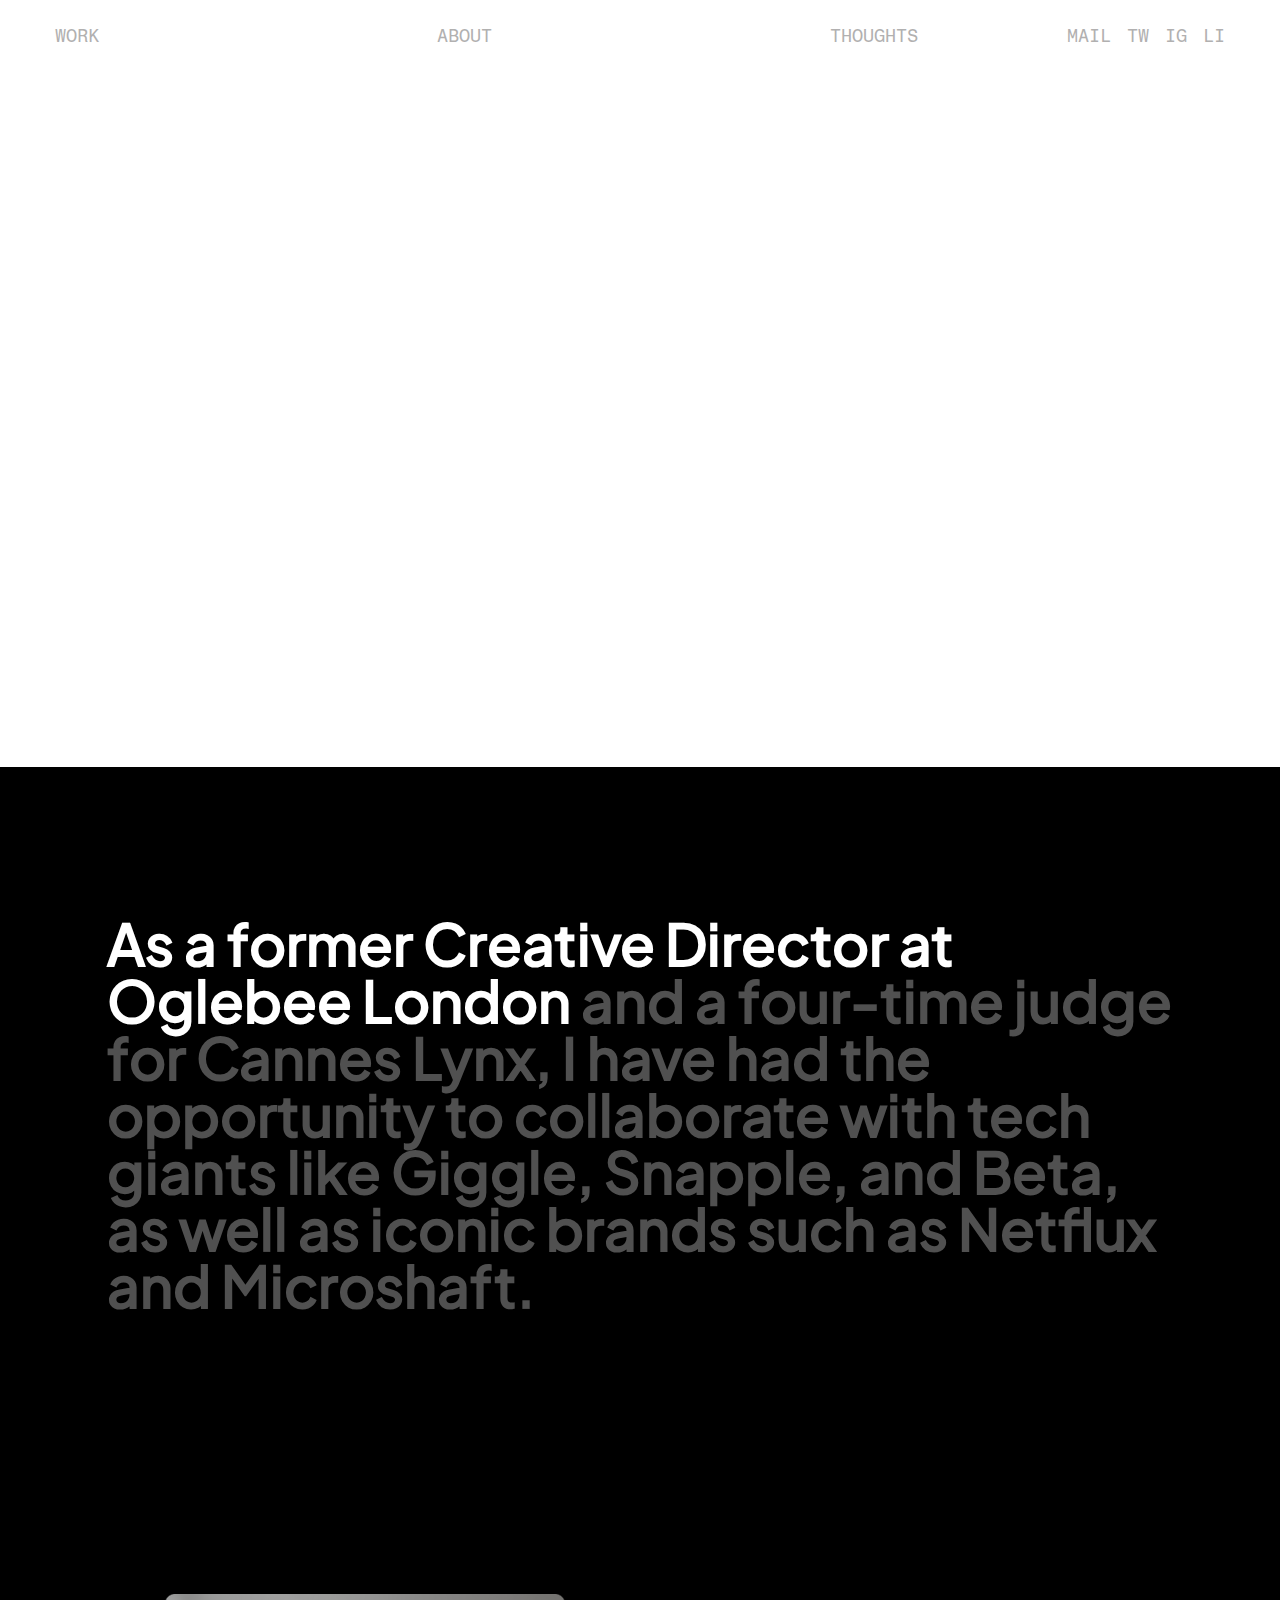
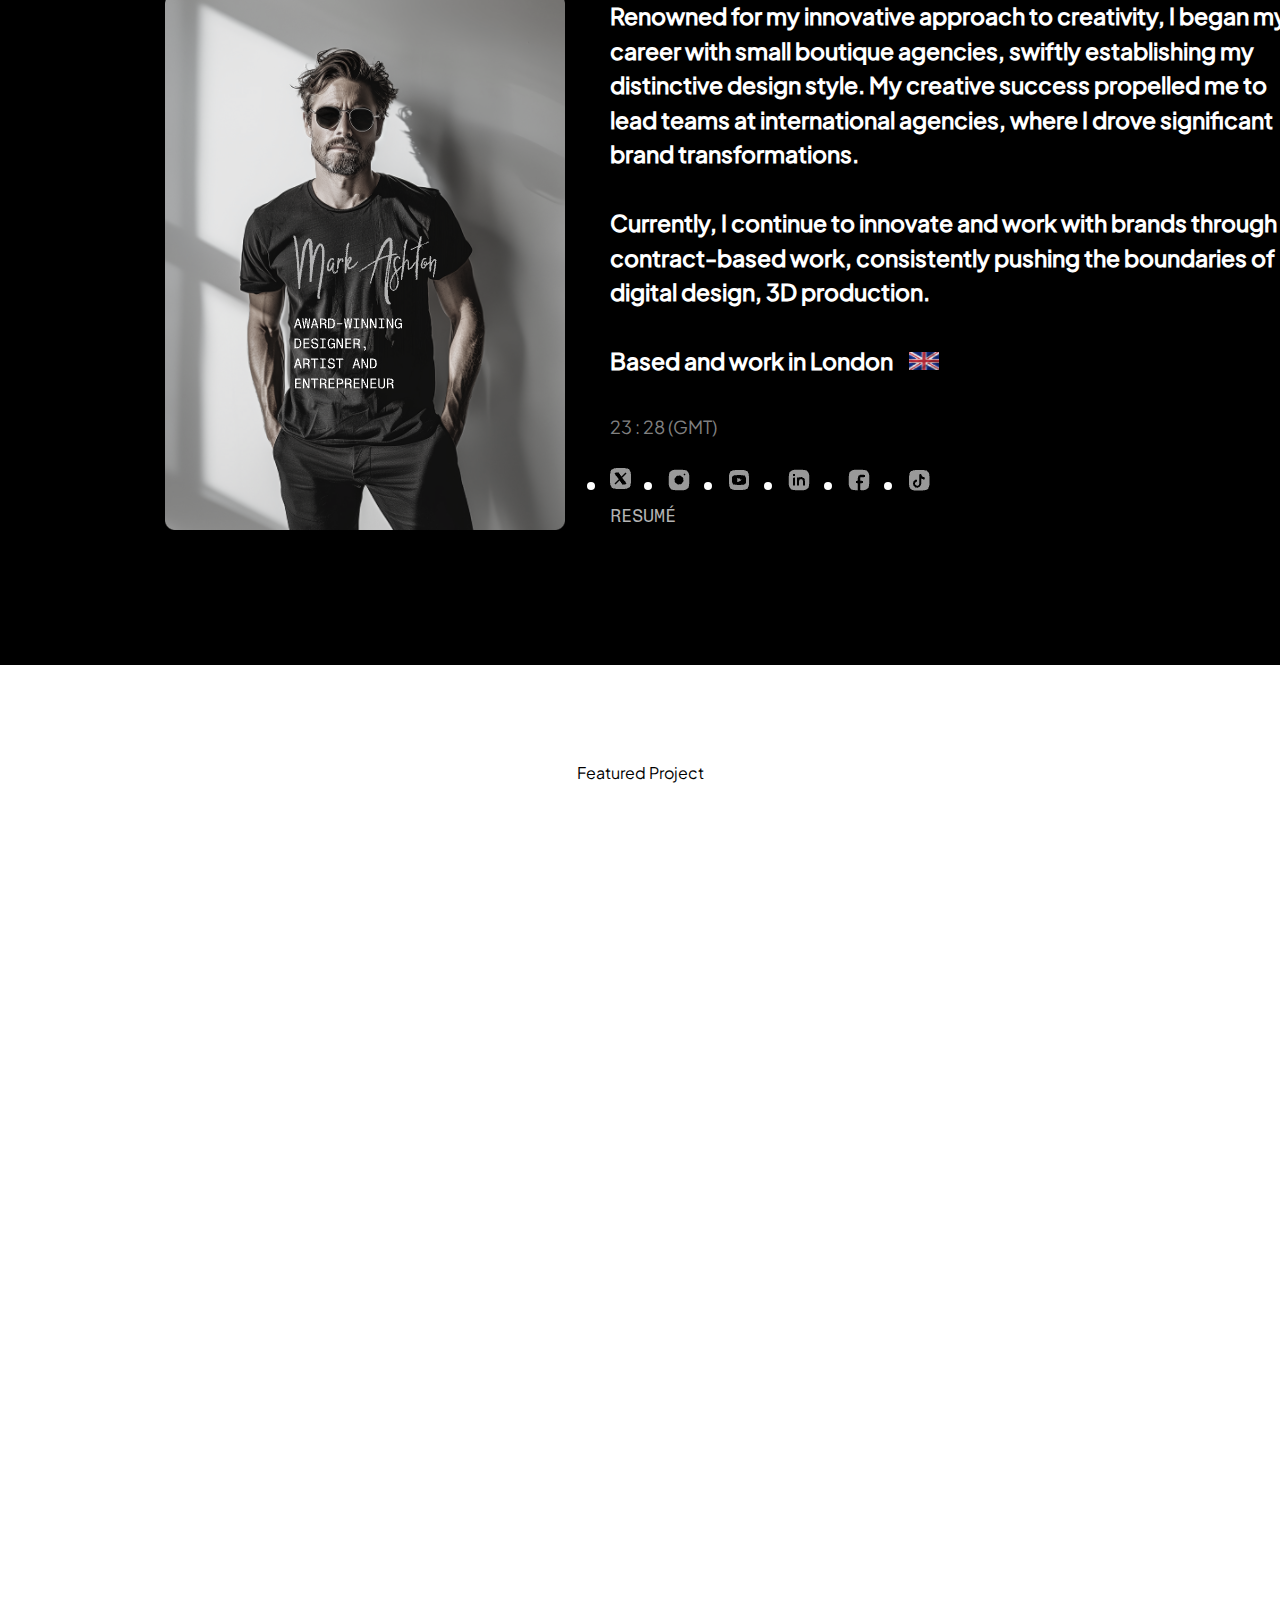
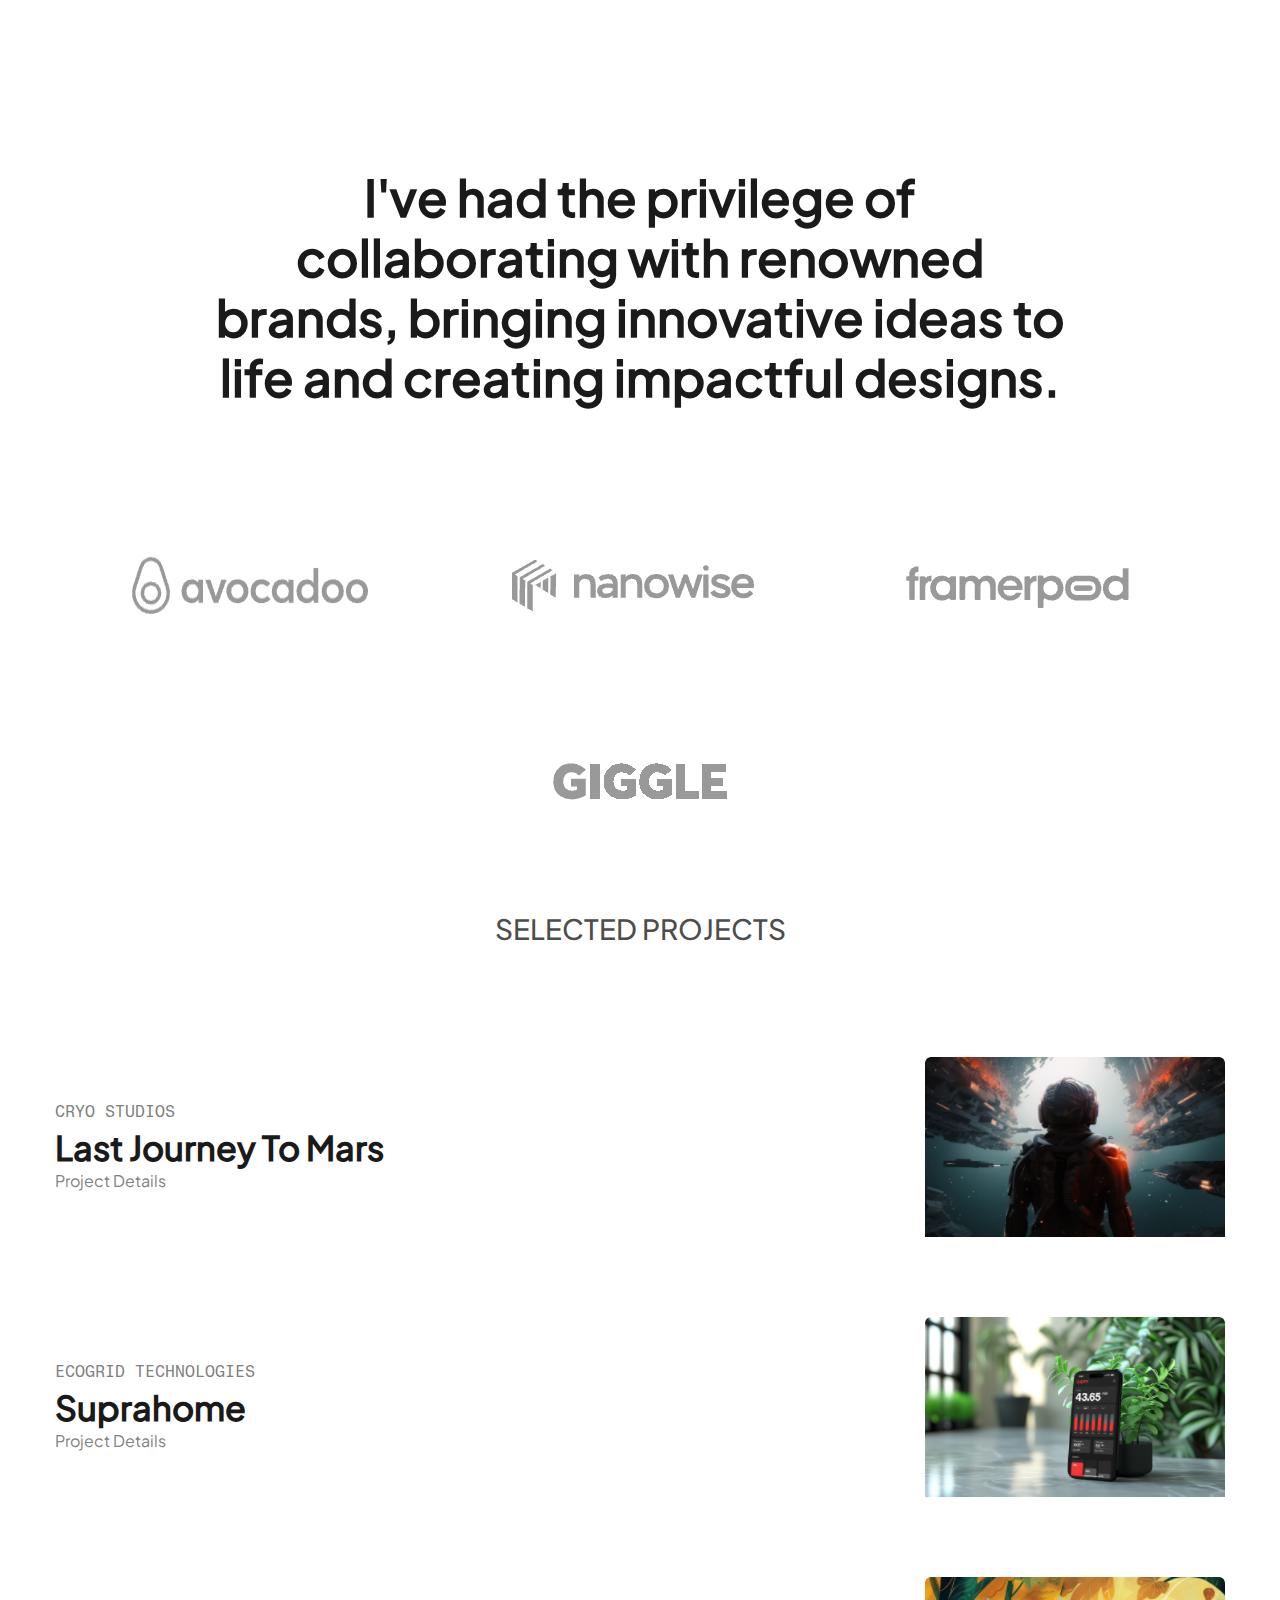
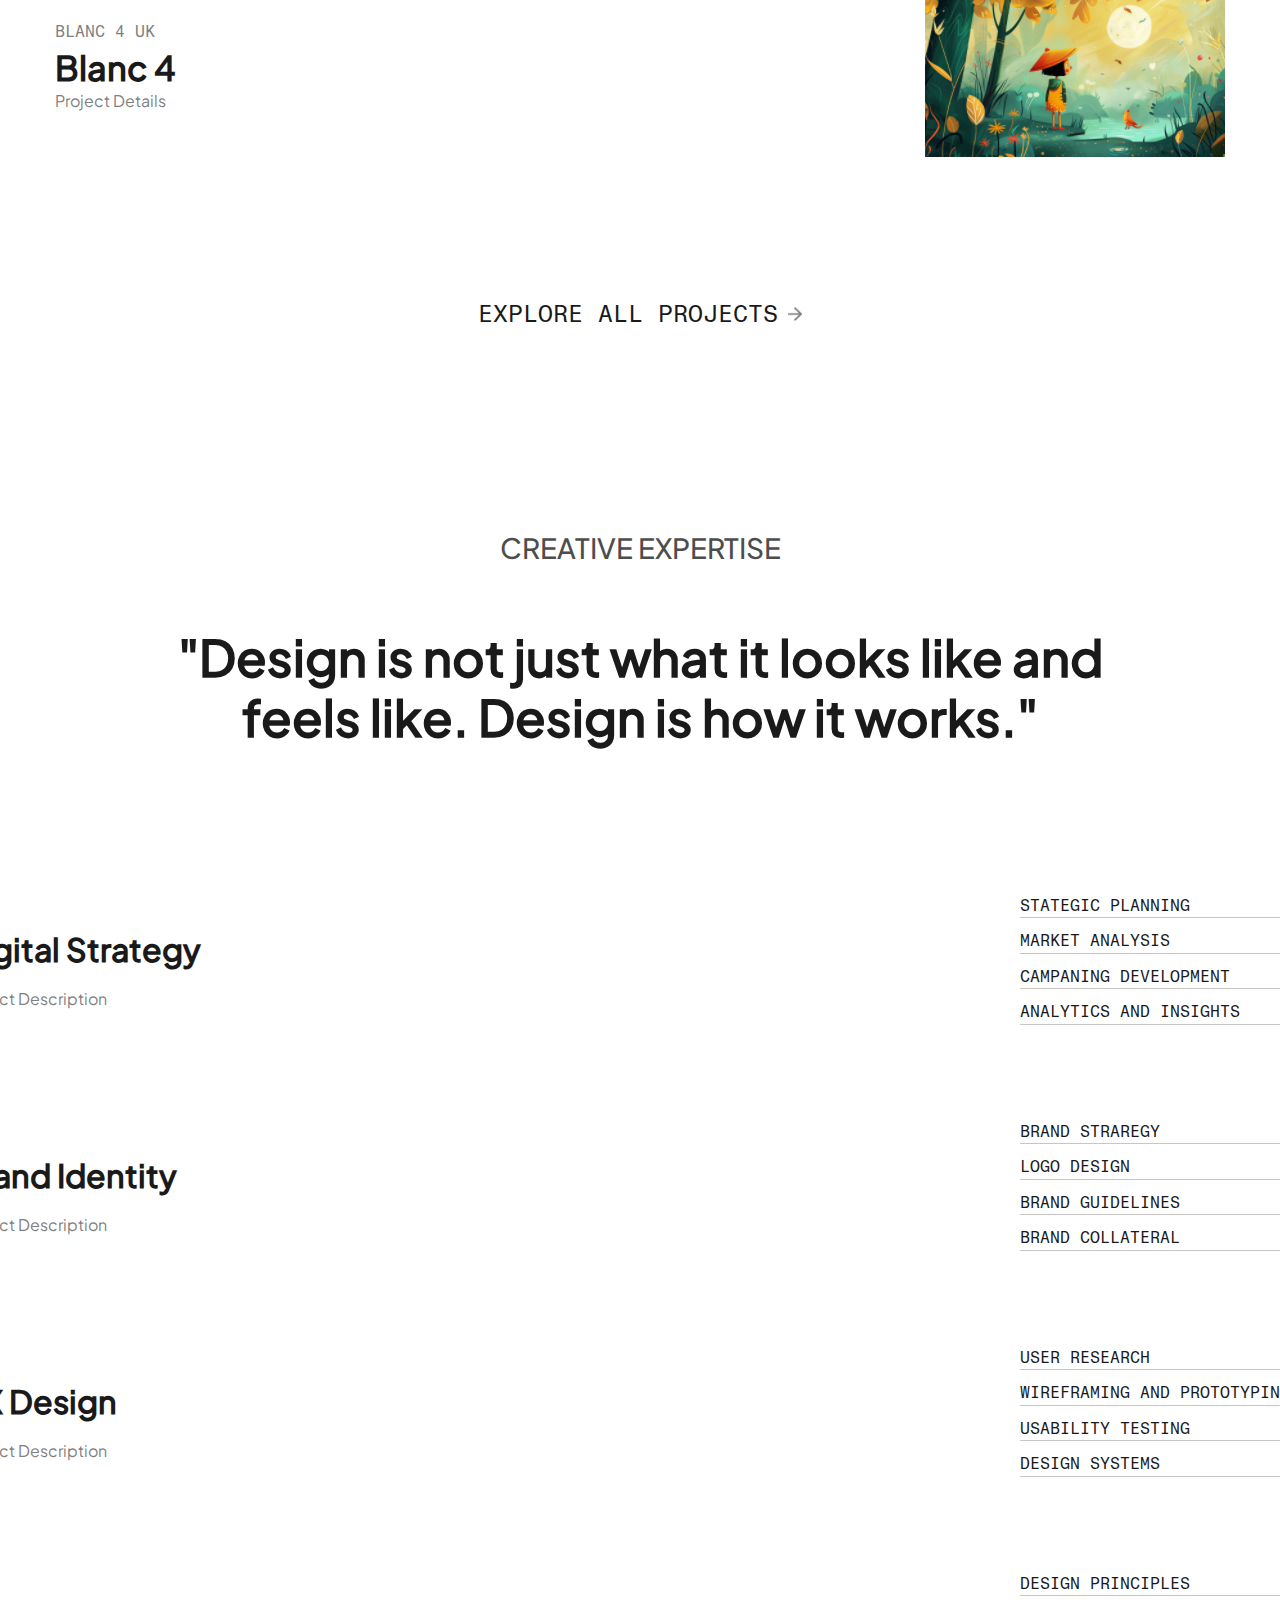
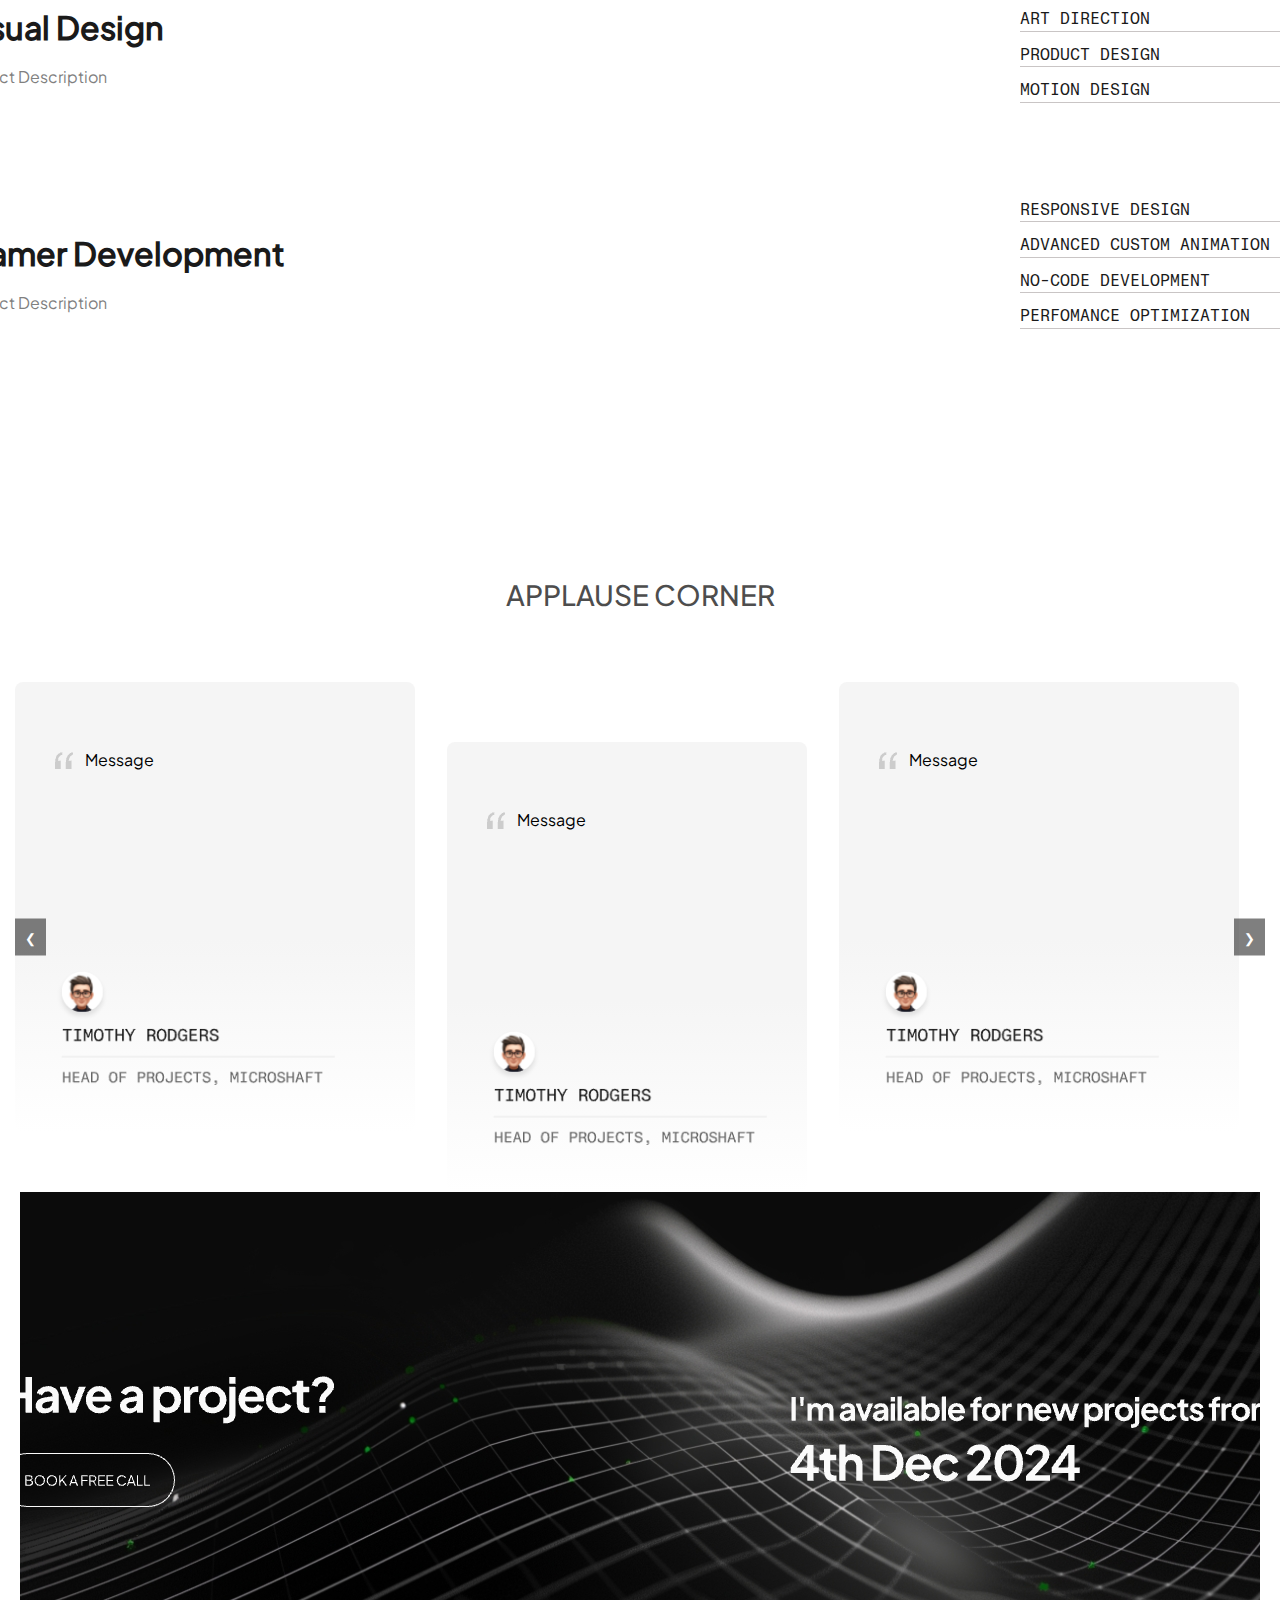
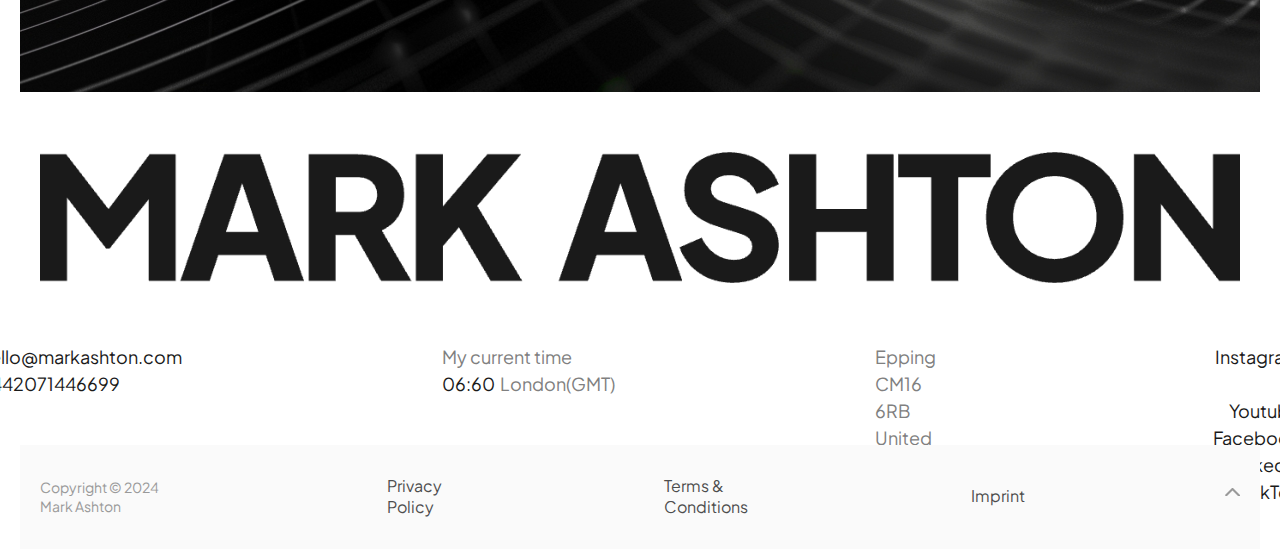
==== index.html @ a9335c66 "изменений2" ====
<!DOCTYPE html>
<html lang="en">

<head>
    <meta charset="UTF-8">
    <meta name="viewport" content="width=device-width, initial-scale=1.0">
    <title>MARK</title>
    <link rel="stylesheet" href="reset.css">
    <link rel="stylesheet" href="./css/home/header.css">
    <link rel="stylesheet" href="./css/home/fonts.css">
    <link rel="stylesheet" href="./css/home/main.css">
    <link rel="stylesheet" href="./css/home/main_featured.css">
    <link rel="stylesheet" href="./css/home/main_selected.css">
    <link rel="stylesheet" href="./css/home/main_creativeExpertise.css">
    <link rel="stylesheet" href="./css/home/main_metric.css">
    <link rel="stylesheet" href="./css/home/main_applause.css">
    <link rel="stylesheet" href="./css/home/footer.css">
</head>

<body>

    <div class="container2">
        <header class="header">
            <div class="header__inner">
                <nav class="header__nav">
                    <ul class="header__list">
                        <li class="header__item">
                            <a class="header__link" href="./work.html">WORK</a>
                        </li>
                        <li class="header__item">
                            <a class="header__link" href="#">ABOUT</a>
                        </li>
                        <li class="header__item">
                            <a class="header__link" href="#">THOUGHTS</a>
                        </li>
                    </ul>
                </nav>
                <nav class="header__social">
                    <ul class="header__list-social">
                        <li class="header__item-social">
                            <a href="#" class="header__link-social">MAIL</a>
                        </li>
                        <li class="header__item-social">
                            <a href="#" class="header__link-social">TW</a>
                        </li>
                        <li class="header__item-social">
                            <a href="#" class="header__link-social">IG</a>
                        </li>
                        <li class="header__item-social">
                            <a href="#" class="header__link-social">LI</a>
                        </li>
                    </ul>
                </nav>
            </div>
        </header>
        <div class="section__cover">
            <div class="left">
                <img class="MARK" src="./img/MARK.png" alt="MARK">
                <img class="portfolio" src="./img/HeroMiddle.png" alt="2К24">
                <div class="cover__text">
                    <p class="stories">Timeless Visual Stories for Legendary Brands</p>
                    <img class="arrowdown" src="./img/Arrow Down.png" alt="arrow">
                </div>
            </div>
            <div class="right">
                <img class="img__left" src="./img/ASHTON.png" alt="">
            </div>
        </div>
    </div>
    <main class="main">
        <div class="container">
            <div class="main__first-text">
                <span class="first__text-white">As a former Creative Director at Oglebee London</span>
                <span class="first__text-black">
                    and a four-time judge for Cannes Lynx, I have had the opportunity to collaborate with tech giants
                    like Giggle, Snapple, and Beta, as well as iconic brands such as Netflux and Microshaft.
                </span>
            </div>
            <div class="author">
                <img class="bred" src="./img/ProfilePhoto.png" alt="">
                <div class="statia">
                    <p class="author__text"> Renowned for my innovative approach to creativity, I began my career with
                        small boutique agencies, swiftly establishing my distinctive design style. My creative success
                        propelled me to lead teams at international agencies, where I drove significant brand
                        transformations. </p> <br>
                    <p class="author__text"> Currently, I continue to innovate and work with brands through
                        contract-based work, consistently pushing the boundaries of digital design, 3D production. </p>
                    <br>

                    <div class="work">
                        <p class="author__text"> Based and work in London </p>
                        <img class="img__uk" src="./img/uk-flag.png" alt="">
                    </div> <br>
                    <span class="time">23 : 28 (GMT)</span> <br>
                    <nav class="author__social">
                        <ul class="author__list">
                            <li class="author__item">
                                <a href="#" class="author__link"><img src="./img/X Icon.png" alt=""></a>
                            </li>
                            <li class="author__item">
                                <a href="#" class="author__link"><img src="./img/Insta Icon.png" alt=""></a>
                            </li>
                            <li class="author__item">
                                <a href="#" class="author__link"><img src="./img/Youtube Icon.png" alt=""></a>
                            </li>
                            <li class="author__item">
                                <a href="#" class="author__link"><img src="./img/Linkedin Icon.png" alt=""></a>
                            </li>
                            <li class="author__item">
                                <a href="#" class="author__link"><img src="./img/Facebook Icon.png" alt=""></a>
                            </li>
                            <li class="author__item">
                                <a href="#" class="author__link"><img src="./img/Tiktok Icon.png" alt=""></a>
                            </li>
                        </ul>
                    </nav>
                    <span class="hz">RESUMÉ</span>
                </div>
            </div>
        </div>
        <div class="container-3">
            <div class="project">
                <h3 class="project__title">Featured Project</h3>
            </div>
            <div class="stellar">
                <div class="odyssey">
                    <h2 class="stellar__title">NEBULA PRODUCTION</h2>
                    <p class="stellar__text">Stellar Odyssey</p>
                    <span class="overview">From Concept to Creation – Breathing Life into Cinematic 3D Characters</span>
                </div>
            </div>
            <div class="collaborating">
                <p class="collaborating__text">
                    I've had the privilege of collaborating with renowned brands, bringing innovative ideas to life and
                    creating impactful designs.
                </p>
                <div class="company">
                    <img src="./img/Vector (2).png" alt="" class="company__logo">
                    <img src="./img/Nanowise.png" alt="" class="company__logo">
                    <img src="./img/framerpod.png" alt="" class="company__logo">
                    <img src="./img/Giggle.png" alt="" class="company__logo">
                </div>
            </div>
        </div>
        <div class="container-4">
            <div class="selected">
                <h3 class="selected__title">SELECTED ProjectS</h3>
            </div>
            <div class="game__project">
                <div class="game">
                    <div class="characteristics">
                        <span class="client">CRYO STUDIOS</span>
                        <h3 class="name__game">Last Journey To Mars</h3>
                        <span class="details">Project Details</span>
                    </div>
                    <img class="game__img" src="./img/game1.png" alt="">
                </div>
                <div class="game">
                    <div class="characteristics">
                        <span class="client">ECOGRID TECHNOLOGIES</span>
                        <h3 class="name__game">Suprahome</h3>
                        <span class="details">Project Details</span>
                    </div>
                    <img class="game__img" src="./img/game2.png" alt="">
                </div>
                <div class="game">
                    <div class="characteristics">
                        <span class="client">BLANC 4 UK</span>
                        <h3 class="name__game">Blanc 4</h3>
                        <span class="details">Project Details</span>
                    </div>
                    <img class="game__img" src="./img/game3.png" alt="">
                </div>
            </div>
            <a href="#" class="explore">
                <h3 class="explore__title">EXPLORE ALL PROJECTS</h3>
                <img src="./img/Vector (2)2.png" alt="arrow" class="explore__arrow">
            </a>
        </div>
        <div class="container-5">
            <div class="expertise">
                <h3 class="expertise__title">Creative expertise</h3>
                <p class="expertise__text">"Design is not just what it looks like and feels like. Design is how it
                    works."</p>
            </div>
            <div class="project__creative">
                <div class="projects">
                    <div class="name__project">
                        <span class="number">01 -</span>
                        <h2 class="name">Digital Strategy</h2>
                        <span class="classification">Project Description</span>
                    </div>
                    <div class="feature__project">
                        <span class="feature">stategic planning</span>
                        <span class="feature">market analysis</span>
                        <span class="feature">campaning development</span>
                        <span class="feature">analytics and insights</span>
                    </div>
                </div>
                <div class="projects">
                    <div class="name__project">
                        <span class="number">02 -</span>
                        <h2 class="name">Brand Identity</h2>
                        <span class="classification">Project Description</span>
                    </div>
                    <div class="feature__project">
                        <span class="feature">Brand straregy</span>
                        <span class="feature">Logo design</span>
                        <span class="feature">brand guidelines</span>
                        <span class="feature">brand collateral</span>
                    </div>
                </div>
                <div class="projects">
                    <div class="name__project">
                        <span class="number">03 -</span>
                        <h2 class="name">UX Design</h2>
                        <span class="classification">Project Description</span>
                    </div>
                    <div class="feature__project">
                        <span class="feature">user research</span>
                        <span class="feature">wireframing and prototyping</span>
                        <span class="feature">usability testing</span>
                        <span class="feature">design systems</span>
                    </div>
                </div>
                <div class="projects">
                    <div class="name__project">
                        <span class="number">04 -</span>
                        <h2 class="name">Visual Design</h2>
                        <span class="classification">Project Description</span>
                    </div>
                    <div class="feature__project">
                        <span class="feature">design principles</span>
                        <span class="feature">art direction</span>
                        <span class="feature">product design</span>
                        <span class="feature">motion design</span>
                    </div>
                </div>
                <div class="projects">
                    <div class="name__project">
                        <span class="number">05 -</span>
                        <h2 class="name">Framer Development</h2>
                        <span class="classification">Project Description</span>
                    </div>
                    <div class="feature__project">
                        <span class="feature">responsive design</span>
                        <span class="feature">advanced custom animation</span>
                        <span class="feature">no-code development</span>
                        <span class="feature">perfomance optimization</span>
                    </div>
                </div>
            </div>
        </div>
        <!-- <div class="container-6">
            <div class="metric">
                <h3 class="metric__title">METRIC MARVELS</h3>
            </div>
            <div class="achievements">
                <div class="categories">
                    <div class="awards">
                        <img src="./img/metric marvels/Client-Satisfaction-Icon.png" alt="" class="icon__awards">
                        <h4 class="awards__title">Project completed</h4>
                        <span class="awards__quantity">99 %</span>
                    </div>
                    <div class="winners">
                        <div class="chel">
                            <img src="./img/metric marvels/Mental-Client-icon.png" class="img__chel">woked mental clients
                            <span class="chislo__chel">1</span>
                        </div>
                    </div>
                </div>
                <div class="categories">
                    <div class="awards">
                        <img src="./img/metric marvels/Awards-Recognition-Icon.png" alt="capcake" class="icon__awards">
                        <h4 class="awards__title">awards & recognition</h4>
                        <span class="awards__quantity">26</span>
                    </div>
                    <div class="winners">
                        <div class="chel">
                            <span class="chislo">6</span>
                            <span class="name__winner">Cannes Lynx</span>
                        </div>
                        <div class="chel">
                            <span class="chislo">4</span>
                            <span class="name__winner">Wobbly Award</span>
                        </div>
                        <div class="chel">
                            <span class="chislo">7</span>
                            <span class="name__winner">Ouuuuuch Award</span>
                        </div>
                        <div class="chel">
                            <span class="chislo">23</span>
                            <span class="name__winner">PWA Awards</span>
                        </div>
                    </div>
                </div>
                <div class="categories">
                    <div class="awards">
                        <img src="./img/metric marvels/Projects-Completed-Icon.png" alt="hz2" class="icon__awards">
                        <h4 class="awards__title">project completed</h4>
                        <span class="awards__quantity">119</span>
                    </div>
                    <div class="winners">
                        <div class="chel">
                            <span class="chislo">65</span>
                            <span class="name__winner">Webdesign</span>
                        </div>
                        <div class="chel">
                            <span class="chislo">36</span>
                            <span class="name__winner">Mobile App</span>
                        </div>
                        <div class="chel">
                            <span class="chislo">12</span>
                            <span class="name__winner">E-Commerce</span>
                        </div>
                        <div class="chel">
                            <span class="chislo">6</span>
                            <span class="name__winner">Charity, pro Bono</span>
                        </div>
                    </div>
                </div>
            </div>
        </div> -->

        <div class="container-7">
            <div class="applause">
                <h3 class="applause__title">APPLAUSE CORNER</h3>
            </div>
            <div class="slider">
                <div class="slides">
                    <div class="slide">
                        <div class="hosay">
                            <img class="slide__img" src="img/slider/“.png" alt=>
                            <h2 class="text__slide">Message</h2>
                        </div>
                        <img class="icon__profile" src="img/slider/Details.png" alt=>
                    </div>
                    <div class="slide-down">
                        <div class="hosay">
                            <img class="slide__img" src="img/slider/“.png" alt=>
                            <h2 class="text__slide">Message</h2>
                        </div>
                        <img class="icon__profile" src="img/slider/Details.png" alt=>
                    </div>
                    <div class="slide">
                        <div class="hosay">
                            <img class="slide__img" src="img/slider/“.png" alt=>
                            <h2 class="text__slide">Message</h2>
                        </div>
                        <img class="icon__profile" src="img/slider/Details.png" alt=>
                    </div>
                    <div class="slide-down">
                        <div class="hosay">
                            <img class="slide__img" src="img/slider/“.png" alt=>
                            <h2 class="text__slide">Message</h2>
                        </div>
                        <img class="icon__profile" src="img/slider/Details.png" alt=>
                    </div>
                </div>
                <div class="buttons">
                    <button class="prev">&#10094;</button>
                    <button class="next">&#10095;</button>
                </div>
            </div>
        </div>
        <div class="container-8">
            <div class="date"></div>
        </div>
    </main>
    <footer class="footer">
        <div class="container-9">
            <div class="logo__f">
                <img src="./img/Logo.png" alt="" class="footer__logo">
            </div>
            <div class="footer__info">
                <div class="information">
                    <a class="footer__email" href="mailto:hello@markashton.com">hello@markashton.com</a>
                    <a class="footer__telephone" href="tel:+442071446699">+442071446699</a>
                </div>
                <div class="information">
                    <span class="footer__time">My current time</span>
                    <div class="foote__clock">
                        <span class="clock">06:60</span>
                        <span class="time">London(GMT)</span>
                    </div>
                </div>
                <div class="information">
                    <span class="street">
                        Epping <br>
                        CM16 6RB <br>
                        United Kingdom</span>
                </div>
                <div class="information">
                    <nav class="footer__social">
                        <ul class="footer__item">
                            <li class="footer__list">
                                <a href="#" class="footer__link">Instagram </a>
                            </li>
                            <li class="footer__list">
                                <a href="#" class="footer__link">X</a>
                            </li>
                            <li class="footer__list">
                                <a href="#" class="footer__link"> Youtube</a>
                            </li>
                            <li class="footer__list">
                                <a href="#" class="footer__link"> Facebook</a>
                            </li>
                            <li class="footer__list">
                                <a href="#" class="footer__link">Linkedin</a>
                            </li>
                            <li class="footer__list">
                                <a href="#" class="footer__link">TikTok</a>
                            </li>
                        </ul>
                    </nav>
                </div>
            </div>
            <div class="political">
                <span class="footer__text--white">Copyright © 2024 Mark Ashton</span>
                <span class="footer__text">Privacy Policy</span>
                <span class="footer__text">Terms & Conditions</span>
                <span class="footer__text">Imprint</span>
                <button id="scrollToTopButton"><img src="./img/footer.png" alt=""></button>
            </div>
        </div>
    </footer>

    <script src="./js.js"></script>

</body>

</html>
---- css/home/header.css ----
body {
    font-family: 'Plus Jakarta Sans';
}


.container2 {

    display: flex;
    flex-direction: column;
    overflow: hidden;
    max-width: 1440px;
    margin: 0 auto;
    padding: 0 15px;
    max-height: 812px;
    background: url(./img/Hero\ Image.png) no-repeat center center;
    background-size: cover;
}

.header {
    display: flex;
    max-width: 1440px;
    height: 71px;
    font-family: 'Fragment Mono';
    color: rgb(177, 176, 176);
    font-size: 18px;
}

.header__inner {
    display: flex;
    justify-content: space-between;
    align-items: center;
    padding: 0 40px;
    width: 100%;
    box-sizing: border-box;
}

.header__nav {
    flex-grow: 1;
}

.header__list {
    display: flex;
    gap: 338px;
}

.header__item {
    list-style: none;
}

.header__link {
    text-decoration: none;
    color: inherit;
    transition: color 0.3s ease;
}

.header__link:hover {
    color: white;
    /* Эффект при наведении */
}

.header__social {
    display: flex;
    align-items: center;
}

.header__list-social {
    display: flex;
    gap: 16px;
}

.header__item-social {
    list-style: none;
}

.header__link-social {
    text-decoration: none;
    color: inherit;
    transition: color 0.3s ease;
}

.header__link-social:hover {
    color: white;
    /* Эффект при наведении */
}

/* HEADER ========================================= */

.section__cover {
    display: flex;
    gap: 302px;
    padding: 0 40px;
    box-sizing: border-box;
}

.left {
    display: flex;
    flex-direction: column;
    gap: 110px;
}

.MARK {
    width: 446.31px;
    height: 120px;
}

.portfolio {
    width: 58px;
    height: 286px;
}

.cover__text {
    font-family: 'Fragment Mono';
    font-size: 16px;
    display: flex;
    flex-direction: column;
    width: 294px;
    height: 70px;
    flex-direction: column;
    justify-content: flex-start;
    align-items: flex-start;
    gap: 10px;
    color: white;
    text-transform: uppercase;
    line-height: 130%;
    letter-spacing: -2%;
}

.stories {}

.arrowdown {}

.right {
    padding-top: 609px;
}

.img__left {
    width: 100%;
}




@media (max-width: 1200px) {
    .header__nav {
        margin-right: 150px;
        /* Уменьшаем отступ */
    }

    .header__list {
        gap: 150px;
        /* Уменьшаем отступ между элементами */
    }


    .section__cover {
        gap: 150px; /* Уменьшаем отступ между блоками */
        padding: 0 20px; /* Уменьшаем отступы */
    }

    .left {
        gap: 60px; /* Уменьшаем отступ между элементами */
    }

    .MARK {
        width: 350px; /* Уменьшаем ширину */
        height: auto; /* Автоматическая высота */
    }

    .portfolio {
        width: 50px; /* Уменьшаем ширину */
        height: auto; /* Автоматическая высота */
    }

    .cover__text {
        width: 250px; /* Уменьшаем ширину */
        font-size: 14px; /* Уменьшаем размер шрифта */
    }

    .right {
        padding-top: 400px; /* Уменьшаем отступ сверху */
    }



}

/* Для экранов до 810px (планшеты) */
@media (max-width: 810px) {
    .header {
        height: auto;
        /* Высота адаптируется под контент */
        padding: 10px 0;
        /* Добавляем отступы сверху и снизу */
    }

    .header__inner {
        padding: 0 20px;
        /* Уменьшаем отступы */
        flex-wrap: wrap;
    }

    .header__nav {
        margin-right: 20px;
        /* Уменьшаем отступ */
    }

    .header__list {
        gap: 20px;
        /* Уменьшаем отступ между элементами */
    }

    .header__social {
        margin-left: auto;
        /* Социальные иконки прижимаем к правому краю */
    }

    .section__cover {
        flex-direction: column; /* Элементы в столбик */
        gap: 40px; /* Уменьшаем отступ между блоками */
        padding: 0 15px; /* Уменьшаем отступы */
    }

    .left {
        gap: 40px; /* Уменьшаем отступ между элементами */
    }

    .MARK {
        width: 300px; /* Уменьшаем ширину */
    }

    .portfolio {
        width: 40px; /* Уменьшаем ширину */
    }

    .cover__text {
        width: 100%; /* Занимаем всю доступную ширину */
        font-size: 12px; /* Уменьшаем размер шрифта */
    }

    .right {
        padding-top: 200px; /* Уменьшаем отступ сверху */
    }


}

/* Для экранов до 390px (мобильные устройства) */
@media (max-width: 390px) {
    .header__inner {
        flex-direction: column;
        /* Элементы в столбик */
        align-items: flex-start;
        /* Выравниваем по левому краю */
        padding: 0 15px;
    }

    .header__nav {
        margin-right: 0;
        /* Убираем отступ */
        margin-bottom: 10px;
        /* Добавляем отступ снизу */
    }

    .header__list {
        flex-direction: column;
        /* Элементы навигации в столбик */
        gap: 10px;
        /* Уменьшаем отступы */
    }

    .header__social {
        margin-top: 10px;
        /* Отступ сверху для социальных иконок */
        margin-left: 0;
        /* Убираем прижатие к правому краю */
    }

    .header__list-social {
        gap: 10px;
        /* Уменьшаем отступы между социальными иконками */
    }


    .section__cover {
        gap: 20px; /* Уменьшаем отступ между блоками */
        padding: 0 10px; /* Уменьшаем отступы */
    }

    .left {
        gap: 20px; /* Уменьшаем отступ между элементами */
    }

    .MARK {
        width: 250px; /* Уменьшаем ширину */
    }

    .portfolio {
        width: 30px; /* Уменьшаем ширину */
    }

    .cover__text {
        font-size: 10px; /* Уменьшаем размер шрифта */
    }

    .right {
        padding-top: 100px; /* Уменьшаем отступ сверху */
    }

    .img__left{
        width: 250px;

    }

}
---- css/home/fonts.css ----
@font-face {
    font-family: 'Plus Jakarta Sans';
    src: local('Plus Jakarta Sans Medium'), local('PlusJakartaSans-Medium'),
        url('/font/PlusJakartaSans-Medium.woff2') format('woff2'),
        url('/font/PlusJakartaSans-Medium.woff') format('woff');
    font-weight: 500;
    font-style: normal;
    font-display: swap;
}

@font-face {
    font-family: 'Plus Jakarta Sans';
    src: local('Plus Jakarta Sans Regular'), local('PlusJakartaSans-Regular'),
        url('/font/PlusJakartaSans-Regular.woff2') format('woff2'),
        url('/font/PlusJakartaSans-Regular.woff') format('woff');
    font-weight: normal;
    font-style: normal;
    font-display: swap;
}

@font-face {
    font-family: 'Plus Jakarta Sans';
    src: local('Plus Jakarta Sans Light'), local('PlusJakartaSans-Light'),
        url('/font/PlusJakartaSans-Light.woff2') format('woff2'),
        url('/font/PlusJakartaSans-Light.woff') format('woff');
    font-weight: 300;
    font-style: normal;
    font-display: swap;
}

@font-face {
    font-family: 'Fragment Mono';
    src: local('Fragment Mono Regular'), local('FragmentMono-Regular'),
        url('/font/FragmentMono-Regular.woff2') format('woff2'),
        url('/font/FragmentMono-Regular.woff') format('woff');
    font-weight: normal;
    font-style: normal;
    font-display: swap;
}

@font-face {
    font-family: 'Fragment Mono';
    src: local('Fragment Mono Italic'), local('FragmentMono-Italic'),
        url('/font/FragmentMono-Italic.woff2') format('woff2'),
        url('/font/FragmentMono-Italic.woff') format('woff');
    font-weight: normal;
    font-style: italic;
    font-display: swap;
}
---- css/home/main.css ----
.main {
    font-family: 'Plus Jakarta Sans';
}

.container {
    display: flex;
    flex-direction: column;
    justify-content: center;
    background-color: black;
    color: white;
    max-width: 1440px;
    margin: 0 auto;
    padding: 0 15px;
    box-sizing: border-box;
}

.main__first-text {
    max-width: 1067px;
    height: 100%;
    margin: 148px auto;
    font-size: 57px;
    font-weight: 700;

}

.first__text-white {}

.first__text-black {
    color: rgb(80, 80, 80);
}

/* ================================ */

.author {
    max-width: 1140px;
    width: 100%;
    display: flex;
    flex-direction: row;
    justify-content: center;
    gap: 40px;
    margin: 132px 150px;
    flex-wrap: wrap;
}

.bred {
    width: 400px;
    height: 536px;
}

.statia {
    font-family: 'Plus Jakarta Sans';
    font-size: 23px;
    font-weight: 600;
    line-height: 150%;
    letter-spacing: -2%;
    text-align: left;
    display: flex;
    flex-direction: column;
    max-width: 700px;
   padding: 5px ;
}

.author__text {}

.work {
    display: flex;
    align-items: center;
    gap: 16px;
}

.img__uk {
    width: 30px;
    height: 18px;
}

.time {}

.author__social {}

.author__list {
    display: flex;
    flex-direction: row;
    align-items: center;
    gap: 36px;
    width: 20.5px;
    height: 20.5px;
}

.hz {
    padding-top: 10px;
    color: rgb(179, 179, 179);
    font-family: Fragment Mono;
    font-size: 18px;
    font-weight: 400;
    line-height: 130%;
    letter-spacing: -2%;
    text-align: left;
    text-transform: uppercase;

}

@media (max-width: 1200px) {
    .main__first-text {
        margin: 100px auto; /* Уменьшаем отступ */
        font-size: 48px; /* Уменьшаем размер шрифта */
    }

    .author {
        margin: 100px 50px; /* Уменьшаем отступы */
    }

    .bred {
        width: 350px; /* Уменьшаем ширину */
        height: auto; /* Автоматическая высота */
    }

    .statia {
        font-size: 20px; /* Уменьшаем размер шрифта */
    }
}

/* Для экранов до 810px (планшеты) */
@media (max-width: 810px) {
    .main__first-text {
        margin: 80px auto; /* Уменьшаем отступ */
        font-size: 36px; /* Уменьшаем размер шрифта */
    }

    .author {
        margin: 80px 20px; /* Уменьшаем отступы */
        gap: 20px; /* Уменьшаем отступ между элементами */
    }

    .bred {
        width: 300px; /* Уменьшаем ширину */
    }

    .statia {
        font-size: 18px; /* Уменьшаем размер шрифта */
    }

    .author__list {
        gap: 20px; /* Уменьшаем отступ между иконками */
    }
}

/* Для экранов до 390px (мобильные устройства) */
@media (max-width: 390px) {
    .main__first-text {
        margin: 60px auto; /* Уменьшаем отступ */
        font-size: 24px; /* Уменьшаем размер шрифта */
    }

    .author {
        margin: 60px 10px; /* Уменьшаем отступы */
        gap: 10px; /* Уменьшаем отступ между элементами */
    }

    .bred {
        width: 250px; /* Уменьшаем ширину */
    }

    .statia {
        font-size: 16px; /* Уменьшаем размер шрифта */
    }

    .author__list {
        gap: 10px; /* Уменьшаем отступ между иконками */
    }

    .hz {
        font-size: 14px; /* Уменьшаем размер шрифта */
    }
}
---- css/home/main_featured.css ----
.main {
    font-family: 'Plus Jakarta Sans';
}

.container-3 {
    display: flex;
    flex-direction: column;
    justify-content: center;
    align-items: center;
    background-color: rgb(255, 255, 255);
    max-width: 1440px;
    margin: 0 auto;
    padding: 0 15px;
    box-sizing: border-box;
}

.project {
    
    padding: 100px 100px 69px
}



.stellar {
    display: flex;
    flex-direction: column;
    justify-content: center;
    align-items: center;
    width: 100%;
    height: 800px;
    background: url(./img/Featured\ Image.png) no-repeat center center;
    background-size: cover;
    box-sizing: border-box;
    border-radius: 6px;
    margin: 30px 0px;
}

.odyssey {
    display: flex;
    align-items: center;
    flex-direction: column;
    width: 100%;
    height: 137px;
    gap: 20px;
}

.stellar__title {
    color: rgb(255, 255, 255);
    font-family: Fragment Mono;
    font-size: 16px;
    font-weight: 400;
    line-height: 130%;
    letter-spacing: -2%;
    text-align: center;
    text-transform: uppercase;

}

.stellar__text {
    color: rgb(255, 255, 255);
    font-family: Plus Jakarta Sans;
    font-size: 60px;
    font-weight: 700;
    line-height: 130%;
    letter-spacing: -4%;
    text-align: center;
}

.overview {
    width: 100%;
    height: 33px;
    color: rgb(255, 255, 255);
    font-family: Plus Jakarta Sans;
    font-size: 16px;
    font-weight: 400;
    line-height: 130%;
    letter-spacing: -2%;
    text-align: center;
}

.collaborating {
    position: static;
    width: 100%;
    height: auto;
    display: flex;
    flex-direction: column;
    justify-content: flex-start;
    align-items: center;
    margin-top: 57px;
}

.collaborating__text {
    width: 100%;
    max-width: 916px;
    height: auto;
    color: rgb(26, 26, 26);
    font-family: Plus Jakarta Sans;
    font-size: 50px;
    font-weight: 700;
    line-height: 120%;
    letter-spacing: -4%;
    text-align: center;
    margin-bottom: 150px;
    padding: 0 20px;
}

.company {
    display: flex;
    gap: 140px;
    flex-wrap: wrap; /* Разрешаем перенос элементов */
    justify-content: center; /* Центрируем элементы */
}

.company__logo {}


@media (max-width: 1200px) {
    .project {
        padding: 80px 50px 50px; /* Уменьшаем отступы */
    }

    .stellar {
        height: 600px; /* Уменьшаем высоту */
    }

    .stellar__text {
        font-size: 48px; /* Уменьшаем размер шрифта */
    }

    .collaborating__text {
        font-size: 40px; /* Уменьшаем размер шрифта */
        margin-bottom: 100px; /* Уменьшаем отступ */
    }

    .company {
        gap: 100px; /* Уменьшаем отступ между элементами */
    }
}

@media (max-width: 810px) {
    .project {
        padding: 60px 30px 30px; /* Уменьшаем отступы */
    }

    .stellar {
        height: 500px; /* Уменьшаем высоту */
    }

    .stellar__text {
        font-size: 36px; /* Уменьшаем размер шрифта */
    }

    .collaborating__text {
        font-size: 30px; /* Уменьшаем размер шрифта */
        margin-bottom: 80px; /* Уменьшаем отступ */
    }

    .company {
        gap: 50px; /* Уменьшаем отступ между элементами */
    }
}

@media (max-width: 390px) {
    .project {
        padding: 40px 15px 15px; /* Уменьшаем отступы */
    }

    .stellar {
        height: 400px; /* Уменьшаем высоту */
    }

    .stellar__text {
        font-size: 24px; /* Уменьшаем размер шрифта */
    }

    .collaborating__text {
        font-size: 20px; /* Уменьшаем размер шрифта */
        margin-bottom: 50px; /* Уменьшаем отступ */
    }

    .company {
        gap: 30px; /* Уменьшаем отступ между элементами */
    }
}
---- css/home/main_selected.css ----
.main {
    font-family: 'Plus Jakarta Sans';
}

.container-4 {
    display: flex;
    flex-direction: column;
    justify-content: center;
    align-items: center;
    background-color: rgb(255, 255, 255);
    max-width: 1440px;
    margin: 0 auto;
    padding: 0 15px;
    box-sizing: border-box;
}

.selected {
    padding: 100px 100px 69px
}

.selected__title {
    color: rgb(77, 77, 77);
    font-family: Plus Jakarta Sans;
    font-size: 28px;
    font-weight: 500;
    line-height: 130%;
    letter-spacing: 20%;
    text-align: center;
    text-transform: uppercase;
}

.game__project {
    display: flex;
    flex-direction: column;
    width: 100%;

}

.game {
    display: flex;
    justify-content: space-between;
    align-items: center;

    padding: 40px;
}

.characteristics {
    display: flex;
    flex-direction: column;
    justify-content: flex-start;
}

.client {
    color: rgb(128, 128, 128);
    font-family: Fragment Mono;
    font-size: 16px;
    font-weight: 400;
    line-height: 140%;
    letter-spacing: -2%;
    text-align: left;
    text-transform: uppercase;
}

.name__game {
    color: rgb(26, 26, 26);
    font-family: Plus Jakarta Sans;
    font-size: 34px;
    font-weight: 700;
    line-height: 140%;
    letter-spacing: -4%;
    text-align: left;
}

.details {
    color: rgb(128, 128, 128);
    font-family: Plus Jakarta Sans;
    font-size: 16px;
    font-weight: 400;
    line-height: 130%;
    letter-spacing: -2%;
    text-align: left;
}

.game__img {
    width: 300px;
    height: 180px;
}

.main {
    font-family: 'Plus Jakarta Sans';
}

.container-4 {
    display: flex;
    flex-direction: column;
    justify-content: center;
    align-items: center;
    background-color: rgb(255, 255, 255);
    max-width: 1440px;
    margin: 0 auto;
    padding: 0 15px;
    box-sizing: border-box;
}

.selected {
    padding: 100px 100px 69px;
}

.selected__title {
    color: rgb(77, 77, 77);
    font-family: Plus Jakarta Sans;
    font-size: 28px;
    font-weight: 500;
    line-height: 130%;
    letter-spacing: 20%;
    text-align: center;
    text-transform: uppercase;
}

.game__project {
    display: flex;
    flex-direction: column;
    width: 100%;
}

.game {
    display: flex;
    justify-content: space-between;
    align-items: center;
    padding: 40px;
}

.characteristics {
    display: flex;
    flex-direction: column;
    justify-content: flex-start;
}

.client {
    color: rgb(128, 128, 128);
    font-family: Fragment Mono;
    font-size: 16px;
    font-weight: 400;
    line-height: 140%;
    letter-spacing: -2%;
    text-align: left;
    text-transform: uppercase;
}

.name__game {
    color: rgb(26, 26, 26);
    font-family: Plus Jakarta Sans;
    font-size: 34px;
    font-weight: 700;
    line-height: 140%;
    letter-spacing: -4%;
    text-align: left;
}

.details {
    color: rgb(128, 128, 128);
    font-family: Plus Jakarta Sans;
    font-size: 16px;
    font-weight: 400;
    line-height: 130%;
    letter-spacing: -2%;
    text-align: left;
}

.game__img {
    width: 300px;
    height: 180px;
}



.explore {
    display: flex;
    justify-content: center;
    align-items: center;
    gap: 10px;
    margin: 100px;
}

.explore__title {
    color: rgb(26, 26, 26);
    font-family: Fragment Mono !important;
    font-size: 24px;
    font-weight: 400;
    line-height: 140%;
    letter-spacing: -2%;
    text-align: center;
    text-transform: uppercase;
}
.explore__arrow {
    width: 14px;
    height: 14px;
}


/* Медиазапросы для адаптации */

@media (max-width: 1200px) {
    .selected {
        padding: 80px 50px 50px;
        /* Уменьшаем отступы */
    }

    .game {
        padding: 30px;
        /* Уменьшаем отступы */
    }

    .name__game {
        font-size: 28px;
        /* Уменьшаем размер шрифта */
    }

    .details {
        font-size: 14px;
        /* Уменьшаем размер шрифта */
    }

    .game__img {
        width: 250px;
        /* Уменьшаем ширину */
        height: 150px;
        /* Уменьшаем высоту */
    }
}

@media (max-width: 810px) {
    .selected {
        padding: 60px 30px 30px;
        /* Уменьшаем отступы */
    }

    .game {
        flex-direction: column;
        /* Элементы в столбик */
        align-items: flex-start;
        /* Выравниваем по левому краю */
        gap: 20px;
        /* Уменьшаем отступ между элементами */
        padding: 20px;
        /* Уменьшаем отступы */
    }

    .name__game {
        font-size: 24px;
        /* Уменьшаем размер шрифта */
    }

    .details {
        font-size: 12px;
        /* Уменьшаем размер шрифта */
    }

    .game__img {
        width: 100%;
        /* Занимаем всю доступную ширину */
        height: auto;
        /* Автоматическая высота */
    }
}

@media (max-width: 390px) {
    .selected {
        padding: 40px 15px 15px;
        /* Уменьшаем отступы */
    }

    .game {
        gap: 15px;
        /* Уменьшаем отступ между элементами */
        padding: 15px;
        /* Уменьшаем отступы */
    }

    .name__game {
        font-size: 20px;
        /* Уменьшаем размер шрифта */
    }

    .details {
        font-size: 10px;
        /* Уменьшаем размер шрифта */
    }
}
---- css/home/main_creativeExpertise.css ----
.container-5 {
    display: flex;
    flex-direction: column;
    justify-content: center;
    align-items: center;
    background-color: rgb(255, 255, 255);
    max-width: 1440px;
    margin: 0 auto;
    padding: 0 15px;
    box-sizing: border-box;
}

.expertise {
    display: flex;
    flex-direction: column;
    gap: 60px;
    margin: 100px;
}

.expertise__title {
    color: rgb(77, 77, 77);
    font-family: Plus Jakarta Sans;
    font-size: 28px;
    font-weight: 500;
    line-height: 130%;
    letter-spacing: 20%;
    text-align: center;
    text-transform: uppercase;
}

.expertise__text {
    display: flex;
    flex-direction: column;
    justify-content: flex-start;
    align-items: center;
    gap: 60;
    padding: 0px;
    color: rgb(26, 26, 26);
    font-family: Plus Jakarta Sans;
    font-size: 50px;
    font-weight: 700;
    line-height: 120%;
    letter-spacing: -4%;
    text-align: center;
}

.project__creative {
    display: flex;
    flex-direction: column;
    padding-bottom: 100px;
}

.projects {
    width: 1360px;
    height: 146px;
    display: flex;
    justify-content: center;
    align-items: center;
    gap: 560px;
    margin: 40px;
}

.name__project {
    gap: 16px;
    width: 500px;
    height: 146px;
    display: flex;
    flex-direction: column;
    align-items: flex-start;
}

.number {
    color: rgb(128, 128, 128);
    font-family: Fragment Mono;
    font-size: 16px;
    font-weight: 400;
    line-height: 140%;
    letter-spacing: -2%;
    text-align: left;
    text-transform: uppercase;
}

.name {
    color: rgb(26, 26, 26);
    font-family: Plus Jakarta Sans;
    font-size: 32px;
    font-weight: 700;
    line-height: 150%;
    letter-spacing: -4%;
    text-align: left;
}

.classification {
    color: rgb(128, 128, 128);
    font-family: Plus Jakarta Sans;
    font-size: 16px;
    font-weight: 400;
    line-height: 130%;
    letter-spacing: -2%;
    text-align: left;
}

.feature__project {
    gap: 12px;
    width: 300px;
    display: flex;
    flex-direction: column;
}

.feature {
    border-bottom: 1px solid rgb(201, 197, 197);
    color: rgb(26, 26, 26);
    font-family: Fragment Mono;
    font-size: 16px;
    font-weight: 400;
    line-height: 140%;
    letter-spacing: -2%;
    text-align: left;
    text-transform: uppercase;
}

@media (max-width: 1200px) {
    .projects {
        width: 100%;
        gap: 300px;
        /* Уменьшаем зазор между элементами */
    }

    .name__project,
    .feature__project {
        width: auto;
        /* Позволяет блокам занимать меньше места */
    }
}

@media (max-width: 810px) {
    .expertise {
        margin: 50px;
        /* Уменьшаем отступы */
    }

    .projects {
        flex-direction: column;
        /* Элементы располагаются вертикально */
        gap: 30px;
        height: auto;
    }

    .name__project,
    .feature__project {
        align-items: center;
        /* Центрируем текст */
        text-align: center;
    }

    .expertise__text {
        font-size: 40px;
        /* Уменьшаем размер шрифта */
    }
}

@media (max-width: 390px) {
    .expertise__title {
        font-size: 24px;
        /* Уменьшаем размер шрифта */
    }

    .expertise__text {
        font-size: 30px;
        /* Уменьшаем размер шрифта */
    }

    .name {
        font-size: 24px;
        /* Уменьшаем размер шрифта */
    }

    .projects {
        margin: 20px;
        /* Уменьшаем отступы */
    }
}
---- css/home/main_metric.css ----
/* .container-6 {
    display: flex;
    flex-direction: column;
    justify-content: center;
    align-items: center;
    background-color: rgb(255, 255, 255);
    max-width: 1440px;
    margin: 0 auto;
    padding: 0 15px;
    box-sizing: border-box;
}

.metric {
    padding: 100px 100px 69px
}

.metric__title {
    color: rgb(77, 77, 77);
    font-family: Plus Jakarta Sans;
    font-size: 28px;
    font-weight: 500;
    line-height: 130%;
    letter-spacing: 20%;
    text-align: center;
    text-transform: uppercase;
}


.achievements {
    display: flex;
    flex-direction: column;
    justify-content: center;
}

.categories {
    display: flex;
    flex-direction: row;
    align-items: center;
    justify-content: center;
    gap: 300px;
    padding-bottom: 100px;
}

.awards {
    display: flex;
    flex-wrap: wrap;
    width: 300px;
    height: 171px;
    gap: 25px;
}

.icon__awards {
    width: 56px;
    height: 56px;
}

.awards__title {
    color: rgb(26, 26, 26);
    font-family: Fragment Mono;
    font-size: 20px;
    font-weight: 400;
    line-height: 130%;
    letter-spacing: -2%;
    text-align: left;
    text-transform: uppercase;
}

.awards__quantity {
    color: rgb(77, 77, 77);
    font-family: Plus Jakarta Sans;
    font-size: 112px;
    font-weight: 800;
    line-height: 130%;
    letter-spacing: -6%;
    text-align: left;
}

.winners {
    display:flex ;
    flex-direction: column;
    gap: 32px;
}

.chel {
    display: flex;
    gap: 16px;
}

.img__chel {}

.chislo__chel {}

.chislo {}

.name__winner {} */
---- css/home/main_applause.css ----
.container-7 {
    display: flex;
    flex-direction: column;
    justify-content: center;
    align-items: center;
    background-color: rgb(255, 255, 255);
    max-width: 1440px;
    margin: 0 auto;
    padding: 0 15px;
    box-sizing: border-box;
}

.applause {
    padding: 100px 100px 69px
}

.applause__title {
    color: rgb(77, 77, 77);
    font-family: Plus Jakarta Sans;
    font-size: 28px;
    font-weight: 500;
    line-height: 130%;
    letter-spacing: 20%;
    text-align: center;
    text-transform: uppercase;
}

.slider {

    position: relative;
    max-width: 1400px;
    width: 100%;
    margin: 0 auto;
    overflow: hidden;

}

.slides {
    display: flex;
    transition: transform 0.5s ease-in-out;
    gap: 32px;
}




.slide {
    min-width: 400px;
    box-sizing: border-box;
    display: none;
    height: 450px;
    display: flex;
    flex-direction: column;
    gap: 200px;
    padding: 70px 40px;
    border-radius: 8px;
    background: linear-gradient(180.00deg, rgb(245, 245, 245) 57.222%, rgb(255, 255, 255) 100%);
}

.slide.active {
    display: block;
    /* Показывать активный слайд */
}

.slide-down {
    width: 400px;
    height: 450px;
    display: flex;
    flex-direction: column;
    gap: 200px;
    margin-top: 60px;
    padding: 70px 40px;
    border-radius: 8px;
    background: linear-gradient(180.00deg, rgb(245, 245, 245) 57.222%, rgb(255, 255, 255) 100%);
}

.hosay {
    display: flex;
    flex-direction: row;
    gap: 12px;

}

.slide__img {
    width: 18px;
    height: 17px;
}

.icon__profile {
    width: 280px;
    height: 116px;
}


.buttons {
    position: absolute;
    top: 50%;
    width: 100%;
    display: flex;
    justify-content: space-between;
    transform: translateY(-50%);
}

.buttons button {
    background-color: rgba(0, 0, 0, 0.5);
    color: white;
    border: none;
    padding: 10px;
    cursor: pointer;
}

.buttons button:hover {
    background-color: rgba(0, 0, 0, 0.8);
}




.container-8 {
    display: flex;
    flex-direction: column;
    justify-content: center;
    align-items: center;
    background-color: rgb(255, 255, 255);
    max-width: 1440px;
    margin: 0 auto;
    padding: 0 20px;
    box-sizing: border-box;
}

.date {
    background: url(/img/Book\ a\ Call.jpeg) center center;
    background-size: cover;
    width: 100%;
    height: 500px;
}
---- css/home/footer.css ----
.container-9 {
    display: flex;
    flex-direction: column;
    justify-content: center;
    align-items: center;
    background-color: rgb(255, 255, 255);
    max-width: 1440px;
    margin: 0 auto;
    padding: 0 20px;
    box-sizing: border-box;
}

.logo__f {
    padding: 60px 20px 0px 20px;
}

.footer__logo {
    max-width: 1400px;
    width: 100%;
}

.footer__info {
    height: 162px;
    display: flex;
    padding: 60px 0;
    margin: 0 20px;
    gap: 260px;

}

.information {
    display: flex;
    flex-direction: column;
    justify-content: flex-start;
    align-items: start;
}

.footer__email {
    text-decoration: none;
    color: rgb(26, 26, 26);
    font-family: Plus Jakarta Sans;
    font-size: 18px;
    font-weight: 400;
    line-height: 150%;
    letter-spacing: -2%;
    text-align: left;
}

.footer__telephone {
    color: rgb(26, 26, 26);
    text-decoration: none;
    font-family: Plus Jakarta Sans;
    font-size: 18px;
    font-weight: 400;
    line-height: 150%;
    letter-spacing: -2%;
    text-align: left;
}

.footer__time {
    color: rgb(128, 128, 128);
    font-family: Plus Jakarta Sans;
    font-size: 18px;
    font-weight: 400;
    line-height: 150%;
    letter-spacing: -2%;
    text-align: left;
}

.foote__clock {
    display: flex;
    gap: 5px;
}

.clock {
    color: rgb(26, 26, 26);
    font-family: Plus Jakarta Sans;
    font-size: 18px;
    font-weight: 400;
    line-height: 150%;
    letter-spacing: -2%;
    text-align: left;
}

.time {
    color: rgb(128, 128, 128);
    font-family: Plus Jakarta Sans;
    font-size: 18px;
    font-weight: 400;
    line-height: 150%;
    letter-spacing: -2%;
    text-align: left;
}

.street {
    width: 100%;
    color: rgb(128, 128, 128);
    font-family: Plus Jakarta Sans;
    font-size: 18px;
    font-weight: 400;
    line-height: 150%;
    letter-spacing: -2%;
    text-align: left;
}

.footer__social {}

.footer__item {
    display: flex;
    flex-direction: column;
    margin: 0;
    text-align: right;

}

.footer__list {
    list-style-type: none;
}

.footer__link {
    color: rgb(26, 26, 26);
    font-family: Plus Jakarta Sans;
    font-size: 18px;
    font-weight: 400;
    line-height: 150%;
    text-decoration: none;

}

.political {
    background-color: rgb(250, 250, 250) ;
    height: 104px;
    display: flex;
    justify-content: center;
    align-items: center;
    padding: 0 20px;
    gap: 200px;
}

.footer__text--white {
    color: rgb(153, 153, 153);
    font-family: Plus Jakarta Sans;
    font-size: 14px;
    font-weight: 400;
    line-height: 130%;
    letter-spacing: -2%;
    text-align: left;

}

.footer__text {
    color: rgb(77, 77, 77);
    font-family: Plus Jakarta Sans;
    font-size: 16px;
    font-weight: 400;
    line-height: 130%;
    letter-spacing: -2%;
    text-align: left;
}

#scrollToTopButton{
    background-color: rgb(250, 250, 250);
    border: none;
    cursor: pointer;
}
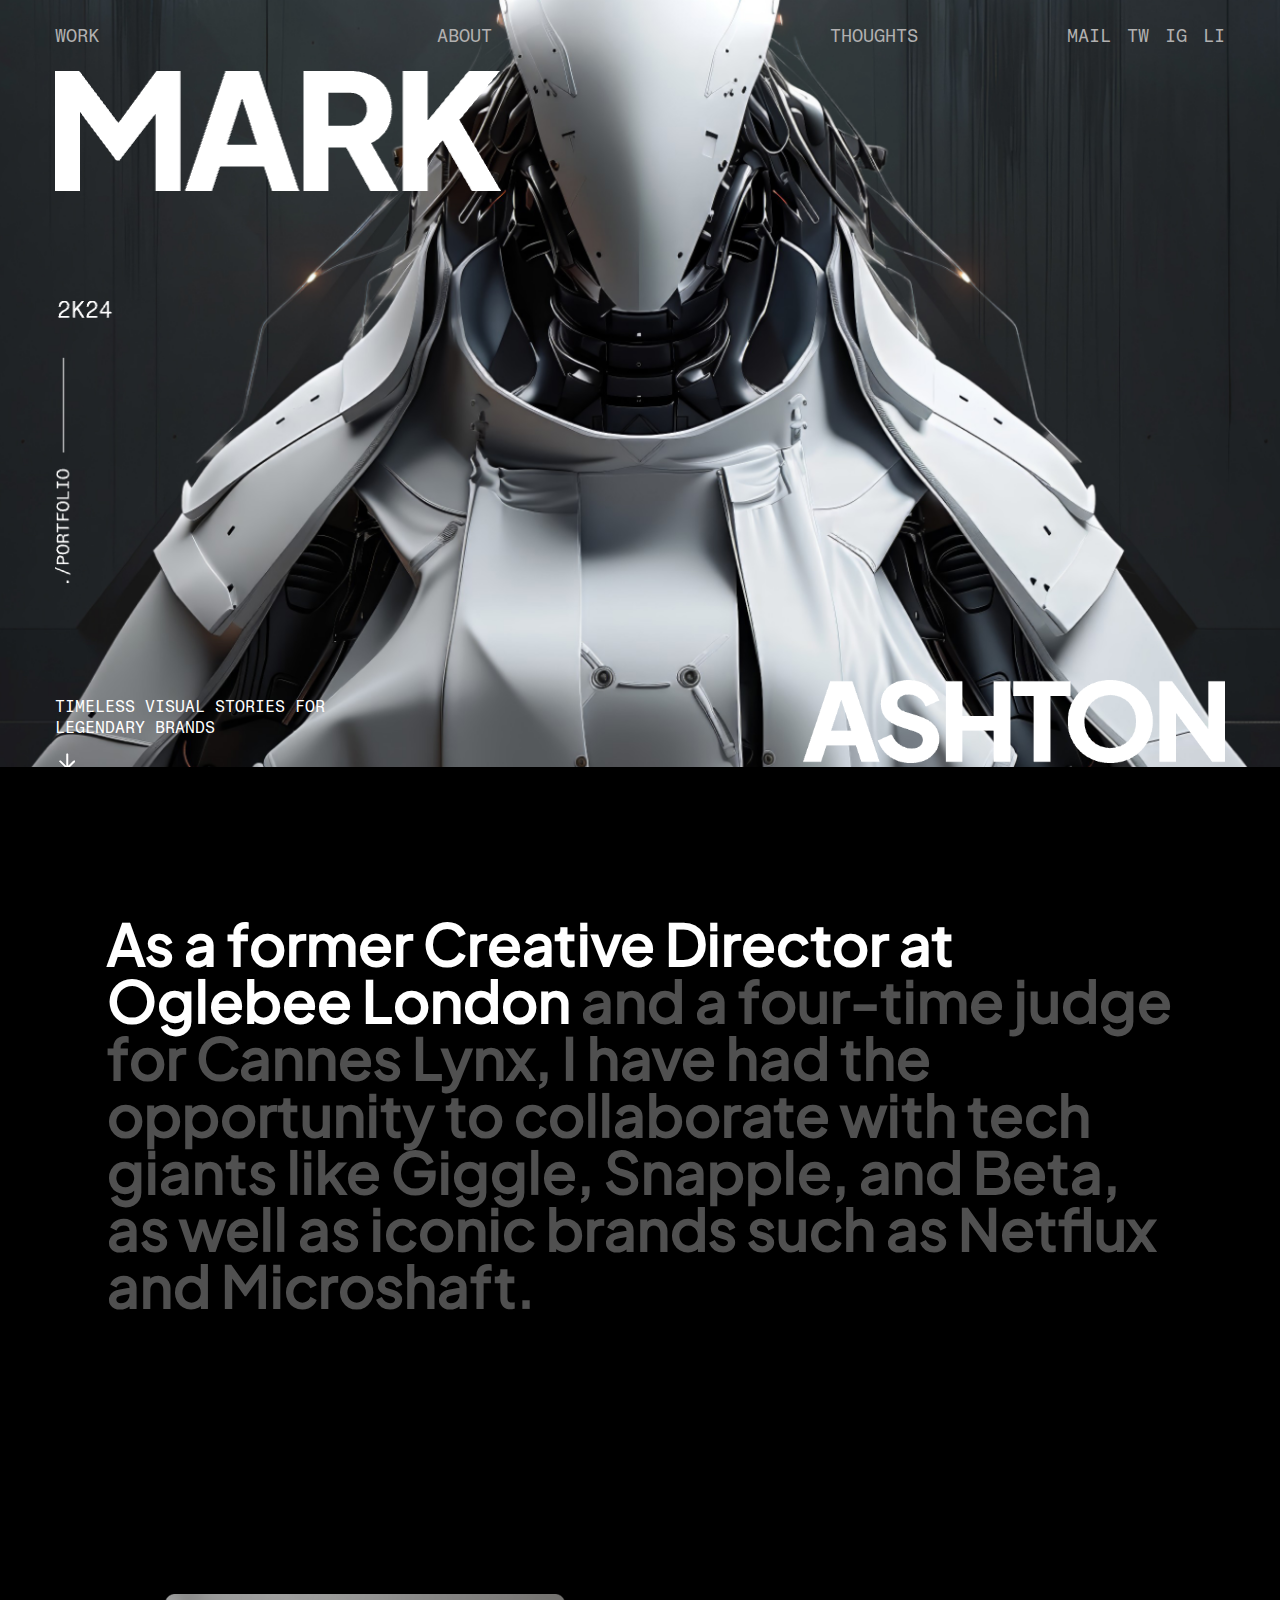
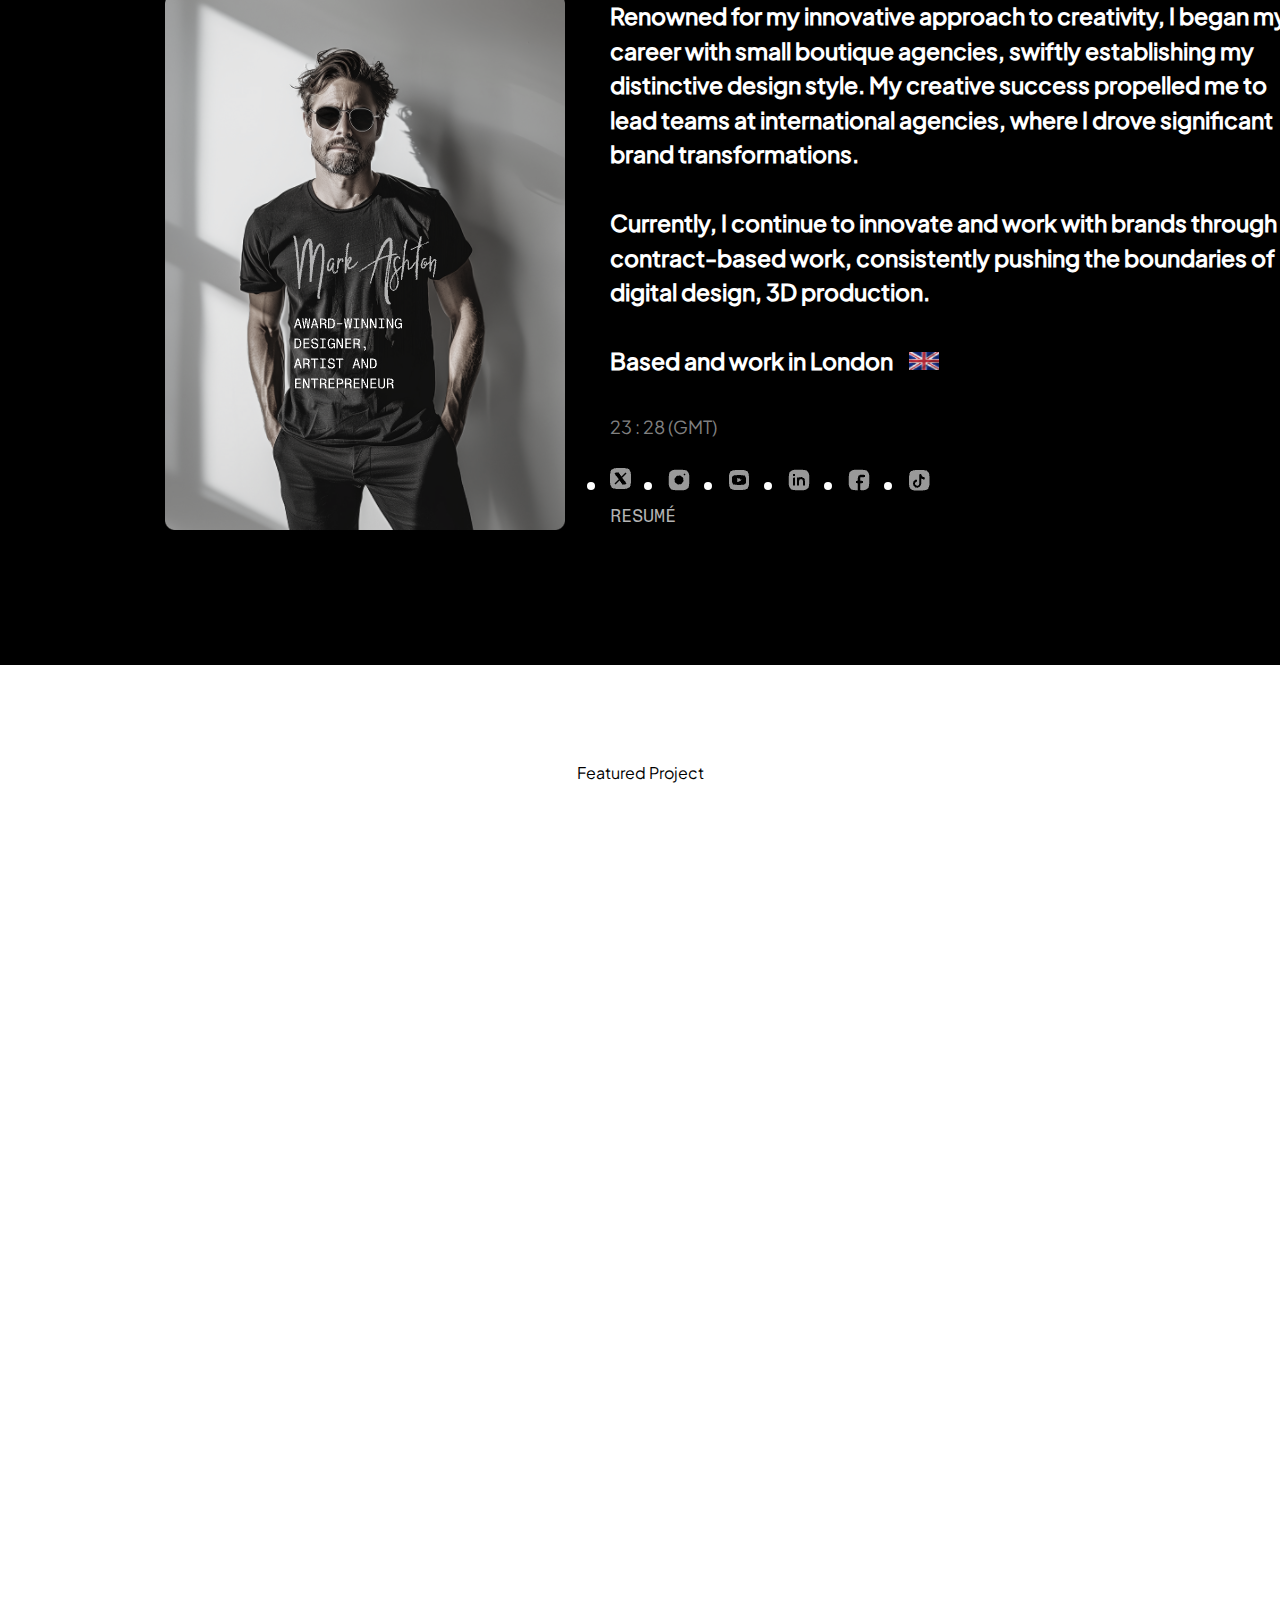
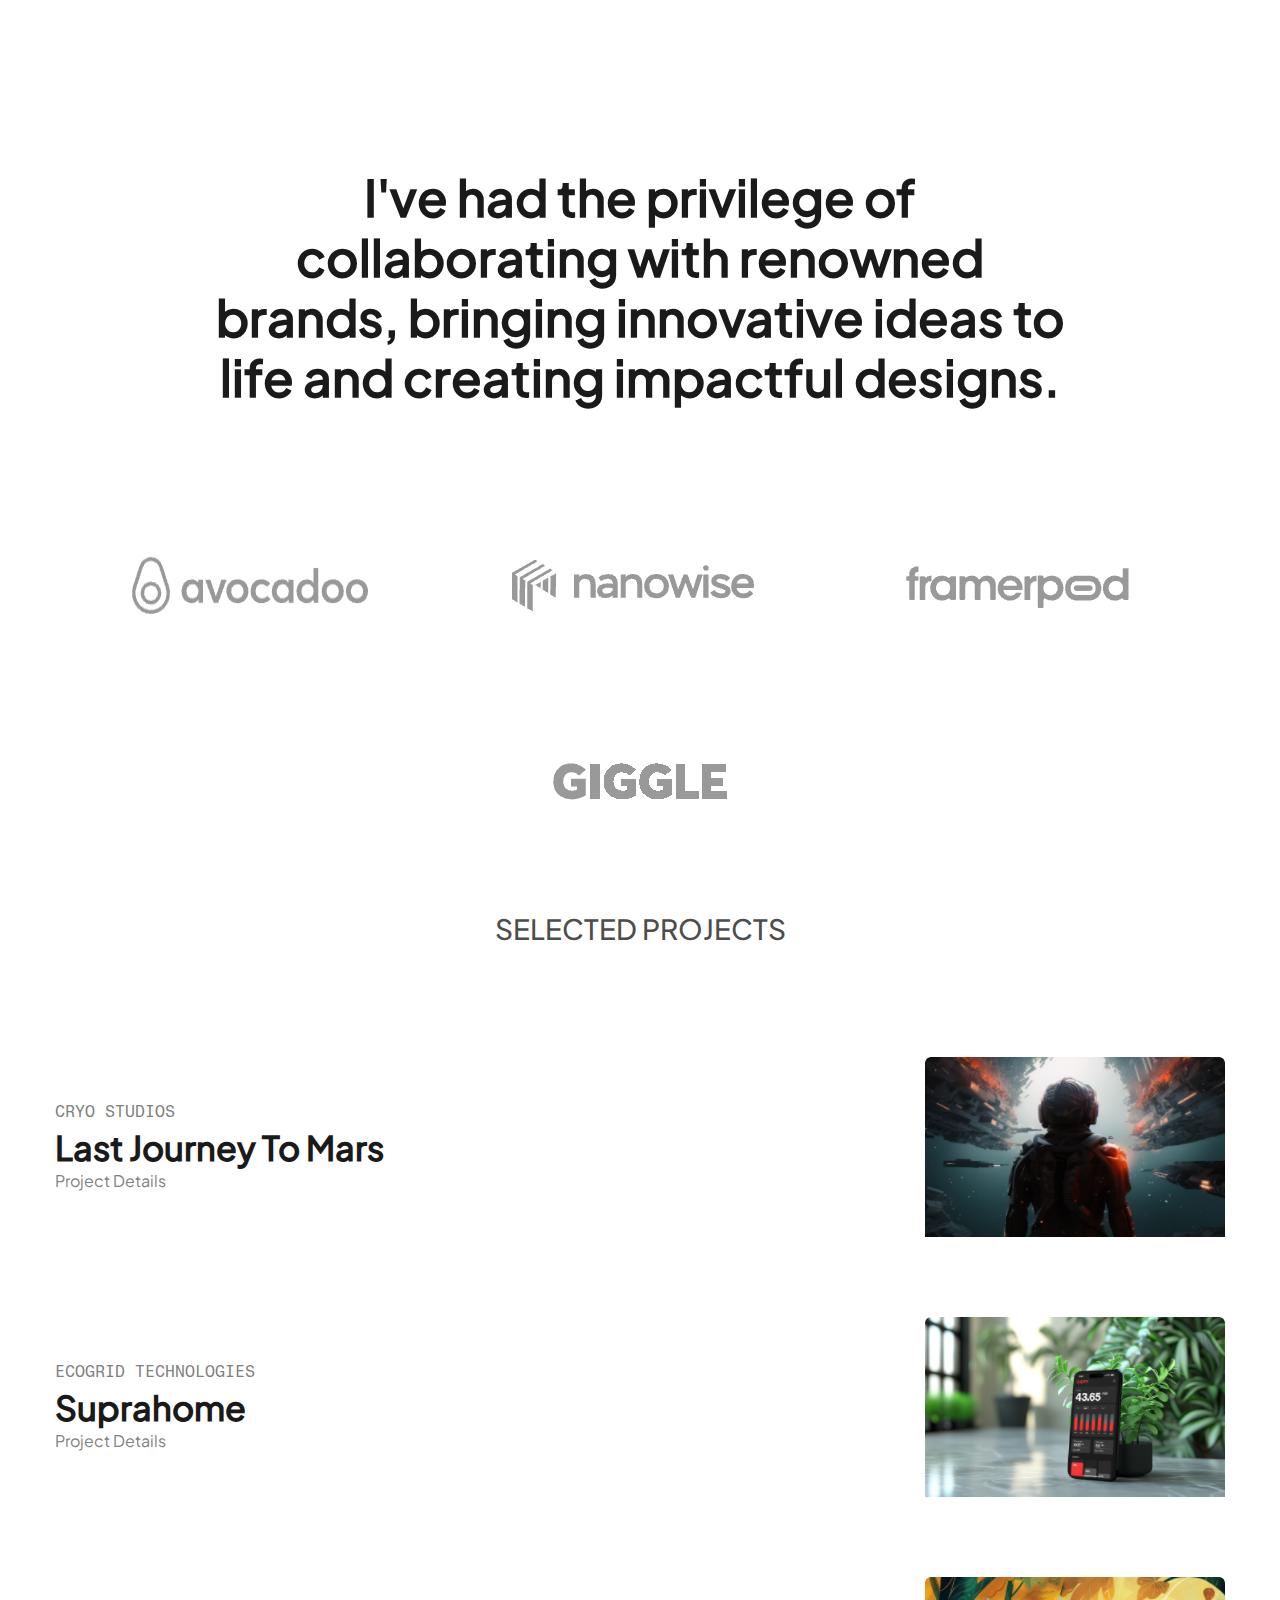
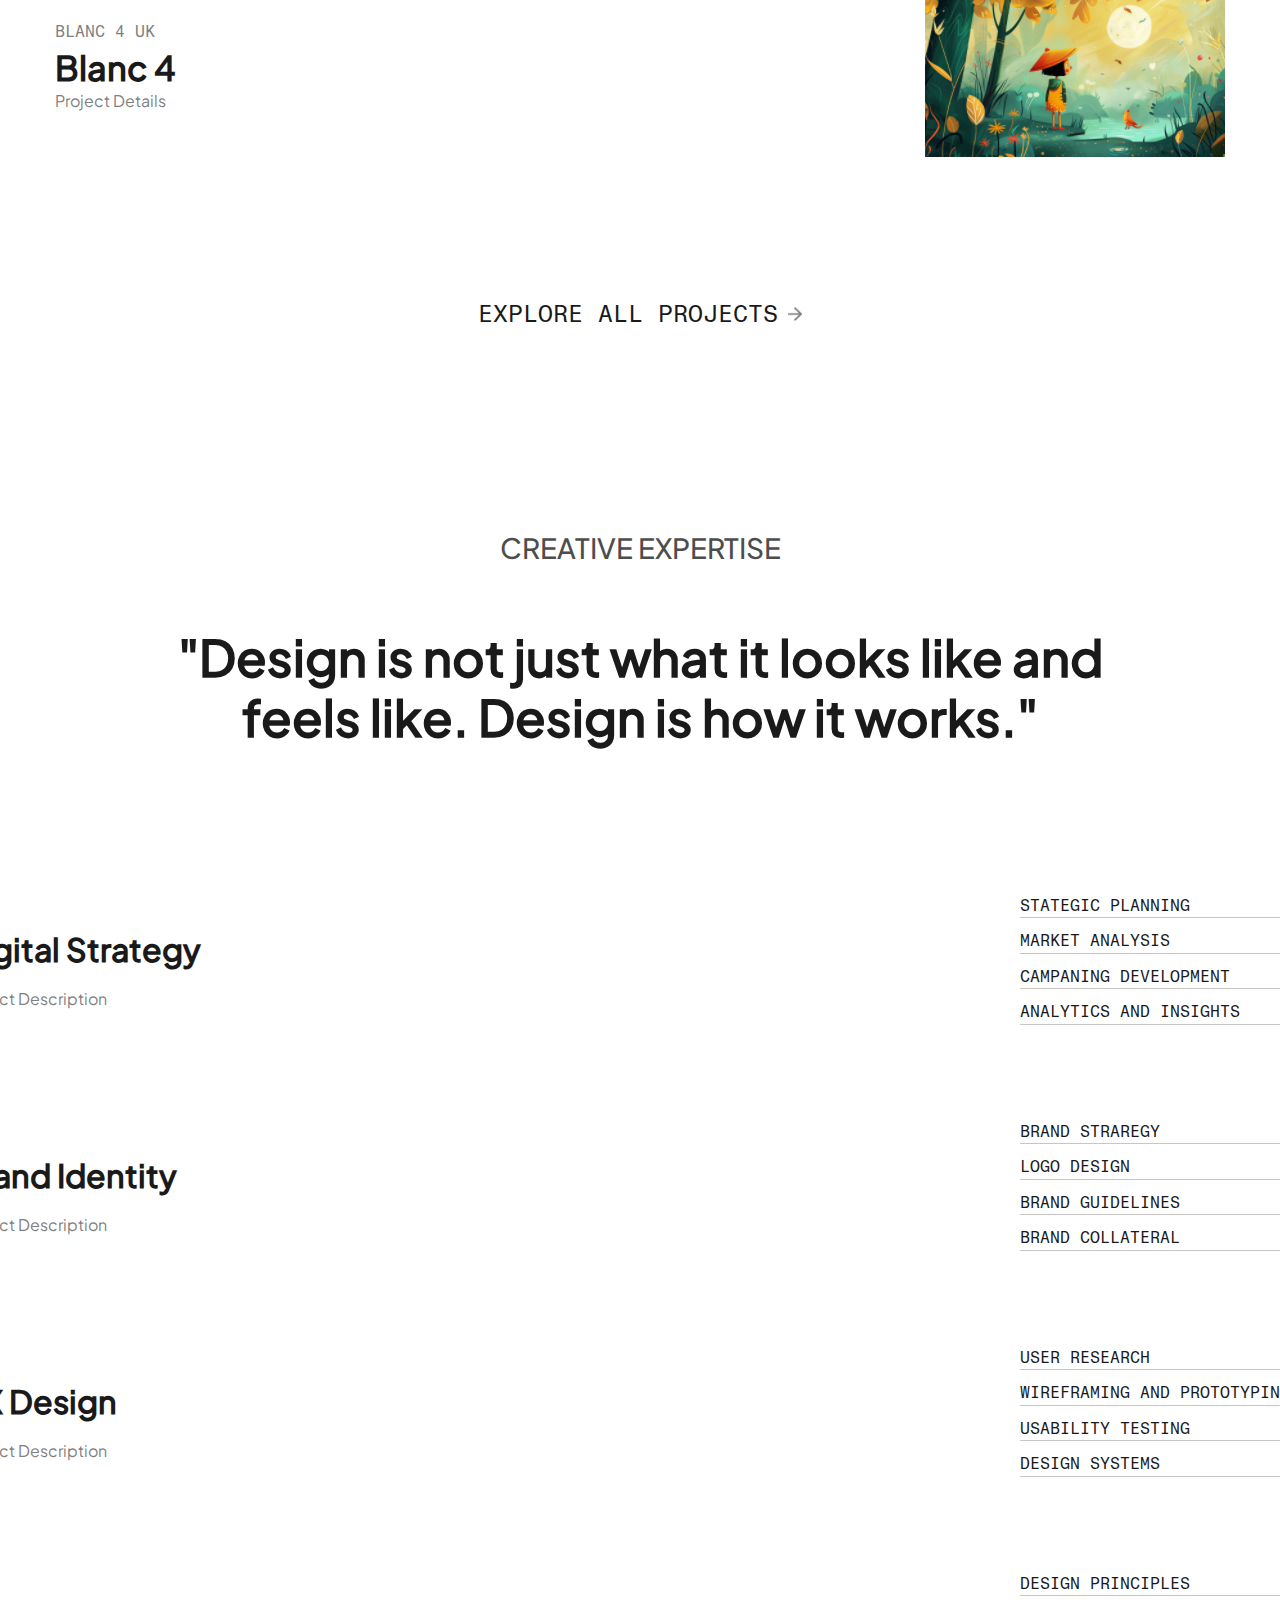
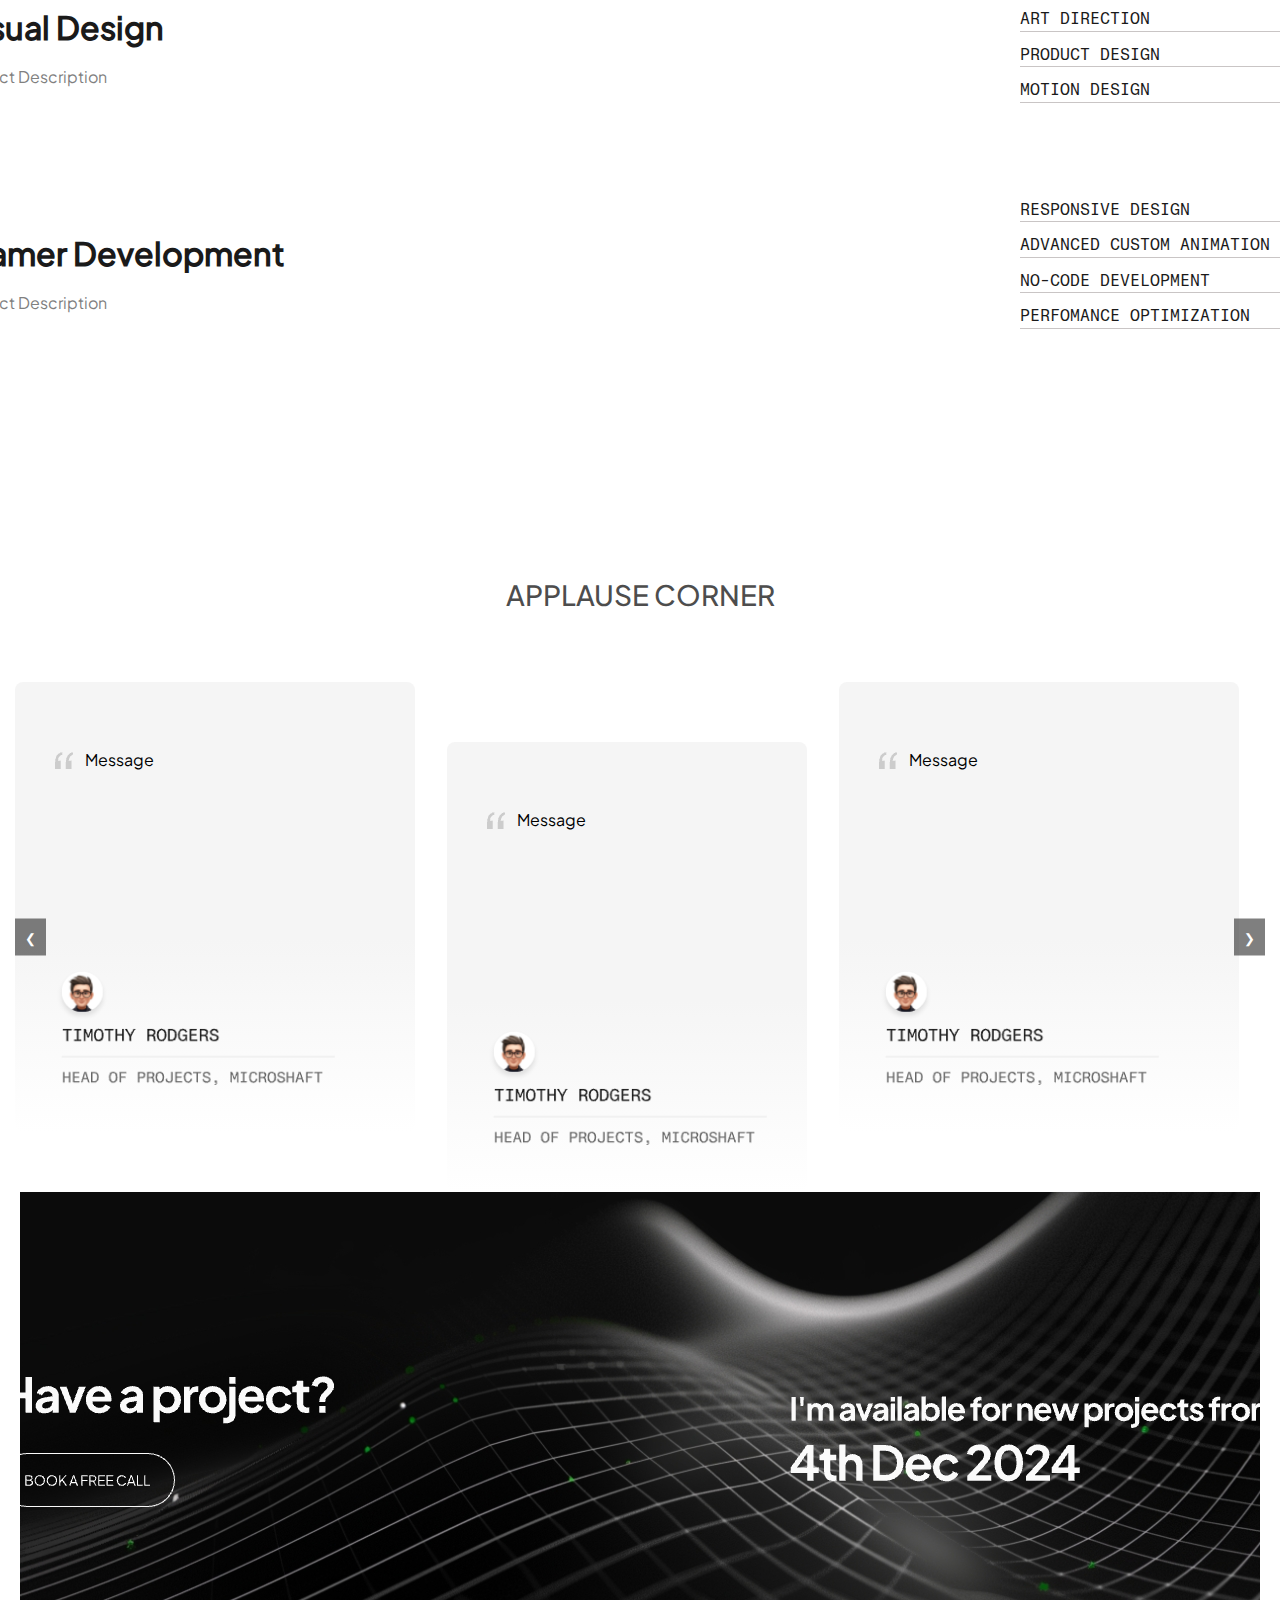
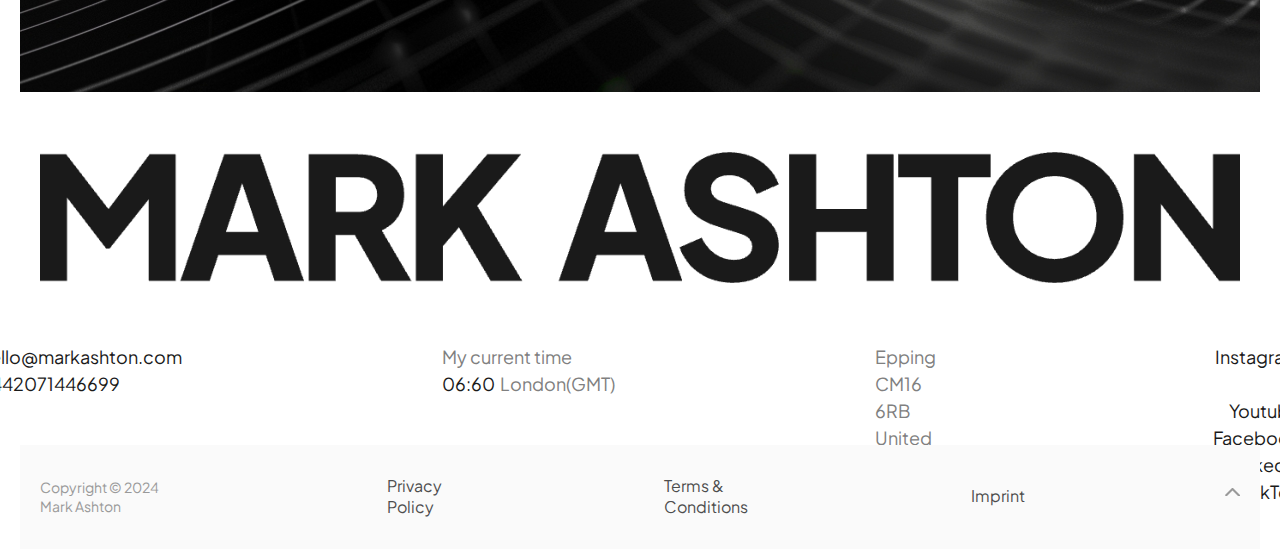
==== commit 345fd11b: "изменений4" ====
--- a/index.html
+++ b/index.html
@@ -6,15 +6,15 @@
     <meta name="viewport" content="width=device-width, initial-scale=1.0">
     <title>MARK</title>
     <link rel="stylesheet" href="reset.css">
-    <link rel="stylesheet" href="./css/home/header.css">
-    <link rel="stylesheet" href="./css/home/fonts.css">
-    <link rel="stylesheet" href="./css/home/main.css">
-    <link rel="stylesheet" href="./css/home/main_featured.css">
-    <link rel="stylesheet" href="./css/home/main_selected.css">
-    <link rel="stylesheet" href="./css/home/main_creativeExpertise.css">
-    <link rel="stylesheet" href="./css/home/main_metric.css">
-    <link rel="stylesheet" href="./css/home/main_applause.css">
-    <link rel="stylesheet" href="./css/home/footer.css">
+    <link rel="stylesheet" href="/css/home/header.css">
+    <link rel="stylesheet" href="/css/home/fonts.css">
+    <link rel="stylesheet" href="/css/home/main.css">
+    <link rel="stylesheet" href="/css/home/main_featured.css">
+    <link rel="stylesheet" href="/css/home/main_selected.css">
+    <link rel="stylesheet" href="/css/home/main_creativeExpertise.css">
+    <link rel="stylesheet" href="/css/home/main_metric.css">
+    <link rel="stylesheet" href="/css/home/main_applause.css">
+    <link rel="stylesheet" href="/css/home/footer.css">
 </head>
 
 <body>
@@ -25,7 +25,7 @@
                 <nav class="header__nav">
                     <ul class="header__list">
                         <li class="header__item">
-                            <a class="header__link" href="./work.html">WORK</a>
+                            <a class="header__link" href="/work.html">WORK</a>
                         </li>
                         <li class="header__item">
                             <a class="header__link" href="#">ABOUT</a>
@@ -55,15 +55,15 @@
         </header>
         <div class="section__cover">
             <div class="left">
-                <img class="MARK" src="./img/MARK.png" alt="MARK">
-                <img class="portfolio" src="./img/HeroMiddle.png" alt="2К24">
+                <img class="MARK" src="/img/MARK.png" alt="MARK">
+                <img class="portfolio" src="/img/HeroMiddle.png" alt="2К24">
                 <div class="cover__text">
                     <p class="stories">Timeless Visual Stories for Legendary Brands</p>
-                    <img class="arrowdown" src="./img/Arrow Down.png" alt="arrow">
+                    <img class="arrowdown" src="/img/Arrow Down.png" alt="arrow">
                 </div>
             </div>
             <div class="right">
-                <img class="img__left" src="./img/ASHTON.png" alt="">
+                <img class="img__left" src="/img/ASHTON.png" alt="">
             </div>
         </div>
     </div>
@@ -77,7 +77,7 @@
                 </span>
             </div>
             <div class="author">
-                <img class="bred" src="./img/ProfilePhoto.png" alt="">
+                <img class="bred" src="/img/ProfilePhoto.png" alt="">
                 <div class="statia">
                     <p class="author__text"> Renowned for my innovative approach to creativity, I began my career with
                         small boutique agencies, swiftly establishing my distinctive design style. My creative success
@@ -89,28 +89,28 @@
 
                     <div class="work">
                         <p class="author__text"> Based and work in London </p>
-                        <img class="img__uk" src="./img/uk-flag.png" alt="">
+                        <img class="img__uk" src="/img/uk-flag.png" alt="">
                     </div> <br>
                     <span class="time">23 : 28 (GMT)</span> <br>
                     <nav class="author__social">
                         <ul class="author__list">
                             <li class="author__item">
-                                <a href="#" class="author__link"><img src="./img/X Icon.png" alt=""></a>
-                            </li>
-                            <li class="author__item">
-                                <a href="#" class="author__link"><img src="./img/Insta Icon.png" alt=""></a>
-                            </li>
-                            <li class="author__item">
-                                <a href="#" class="author__link"><img src="./img/Youtube Icon.png" alt=""></a>
-                            </li>
-                            <li class="author__item">
-                                <a href="#" class="author__link"><img src="./img/Linkedin Icon.png" alt=""></a>
-                            </li>
-                            <li class="author__item">
-                                <a href="#" class="author__link"><img src="./img/Facebook Icon.png" alt=""></a>
-                            </li>
-                            <li class="author__item">
-                                <a href="#" class="author__link"><img src="./img/Tiktok Icon.png" alt=""></a>
+                                <a href="#" class="author__link"><img src="/img/X Icon.png" alt=""></a>
+                            </li>
+                            <li class="author__item">
+                                <a href="#" class="author__link"><img src="/img/Insta Icon.png" alt=""></a>
+                            </li>
+                            <li class="author__item">
+                                <a href="#" class="author__link"><img src="/img/Youtube Icon.png" alt=""></a>
+                            </li>
+                            <li class="author__item">
+                                <a href="#" class="author__link"><img src="/img/Linkedin Icon.png" alt=""></a>
+                            </li>
+                            <li class="author__item">
+                                <a href="#" class="author__link"><img src="/img/Facebook Icon.png" alt=""></a>
+                            </li>
+                            <li class="author__item">
+                                <a href="#" class="author__link"><img src="/img/Tiktok Icon.png" alt=""></a>
                             </li>
                         </ul>
                     </nav>
@@ -135,10 +135,10 @@
                     creating impactful designs.
                 </p>
                 <div class="company">
-                    <img src="./img/Vector (2).png" alt="" class="company__logo">
-                    <img src="./img/Nanowise.png" alt="" class="company__logo">
-                    <img src="./img/framerpod.png" alt="" class="company__logo">
-                    <img src="./img/Giggle.png" alt="" class="company__logo">
+                    <img src="/img/Vector (2).png" alt="" class="company__logo">
+                    <img src="/img/Nanowise.png" alt="" class="company__logo">
+                    <img src="/img/framerpod.png" alt="" class="company__logo">
+                    <img src="/img/Giggle.png" alt="" class="company__logo">
                 </div>
             </div>
         </div>
@@ -153,7 +153,7 @@
                         <h3 class="name__game">Last Journey To Mars</h3>
                         <span class="details">Project Details</span>
                     </div>
-                    <img class="game__img" src="./img/game1.png" alt="">
+                    <img class="game__img" src="/img/game1.png" alt="">
                 </div>
                 <div class="game">
                     <div class="characteristics">
@@ -161,7 +161,7 @@
                         <h3 class="name__game">Suprahome</h3>
                         <span class="details">Project Details</span>
                     </div>
-                    <img class="game__img" src="./img/game2.png" alt="">
+                    <img class="game__img" src="/img/game2.png" alt="">
                 </div>
                 <div class="game">
                     <div class="characteristics">
@@ -169,12 +169,12 @@
                         <h3 class="name__game">Blanc 4</h3>
                         <span class="details">Project Details</span>
                     </div>
-                    <img class="game__img" src="./img/game3.png" alt="">
+                    <img class="game__img" src="/img/game3.png" alt="">
                 </div>
             </div>
             <a href="#" class="explore">
                 <h3 class="explore__title">EXPLORE ALL PROJECTS</h3>
-                <img src="./img/Vector (2)2.png" alt="arrow" class="explore__arrow">
+                <img src="/img/Vector (2)2.png" alt="arrow" class="explore__arrow">
             </a>
         </div>
         <div class="container-5">
@@ -258,20 +258,20 @@
             <div class="achievements">
                 <div class="categories">
                     <div class="awards">
-                        <img src="./img/metric marvels/Client-Satisfaction-Icon.png" alt="" class="icon__awards">
+                        <img src="/img/metric marvels/Client-Satisfaction-Icon.png" alt="" class="icon__awards">
                         <h4 class="awards__title">Project completed</h4>
                         <span class="awards__quantity">99 %</span>
                     </div>
                     <div class="winners">
                         <div class="chel">
-                            <img src="./img/metric marvels/Mental-Client-icon.png" class="img__chel">woked mental clients
+                            <img src="/img/metric marvels/Mental-Client-icon.png" class="img__chel">woked mental clients
                             <span class="chislo__chel">1</span>
                         </div>
                     </div>
                 </div>
                 <div class="categories">
                     <div class="awards">
-                        <img src="./img/metric marvels/Awards-Recognition-Icon.png" alt="capcake" class="icon__awards">
+                        <img src="/img/metric marvels/Awards-Recognition-Icon.png" alt="capcake" class="icon__awards">
                         <h4 class="awards__title">awards & recognition</h4>
                         <span class="awards__quantity">26</span>
                     </div>
@@ -296,7 +296,7 @@
                 </div>
                 <div class="categories">
                     <div class="awards">
-                        <img src="./img/metric marvels/Projects-Completed-Icon.png" alt="hz2" class="icon__awards">
+                        <img src="/img/metric marvels/Projects-Completed-Icon.png" alt="hz2" class="icon__awards">
                         <h4 class="awards__title">project completed</h4>
                         <span class="awards__quantity">119</span>
                     </div>
@@ -370,7 +370,7 @@
     <footer class="footer">
         <div class="container-9">
             <div class="logo__f">
-                <img src="./img/Logo.png" alt="" class="footer__logo">
+                <img src="/img/Logo.png" alt="" class="footer__logo">
             </div>
             <div class="footer__info">
                 <div class="information">
@@ -420,12 +420,12 @@
                 <span class="footer__text">Privacy Policy</span>
                 <span class="footer__text">Terms & Conditions</span>
                 <span class="footer__text">Imprint</span>
-                <button id="scrollToTopButton"><img src="./img/footer.png" alt=""></button>
+                <button id="scrollToTopButton"><img src="/img/footer.png" alt=""></button>
             </div>
         </div>
     </footer>
 
-    <script src="./js.js"></script>
+    <script src="/js.js"></script>
 
 </body>
 
--- a/css/home/header.css
+++ b/css/home/header.css
@@ -12,7 +12,7 @@
     margin: 0 auto;
     padding: 0 15px;
     max-height: 812px;
-    background: url(./img/Hero\ Image.png) no-repeat center center;
+    background: url(/img/Hero\ Image.png) no-repeat center center;
     background-size: cover;
 }
 
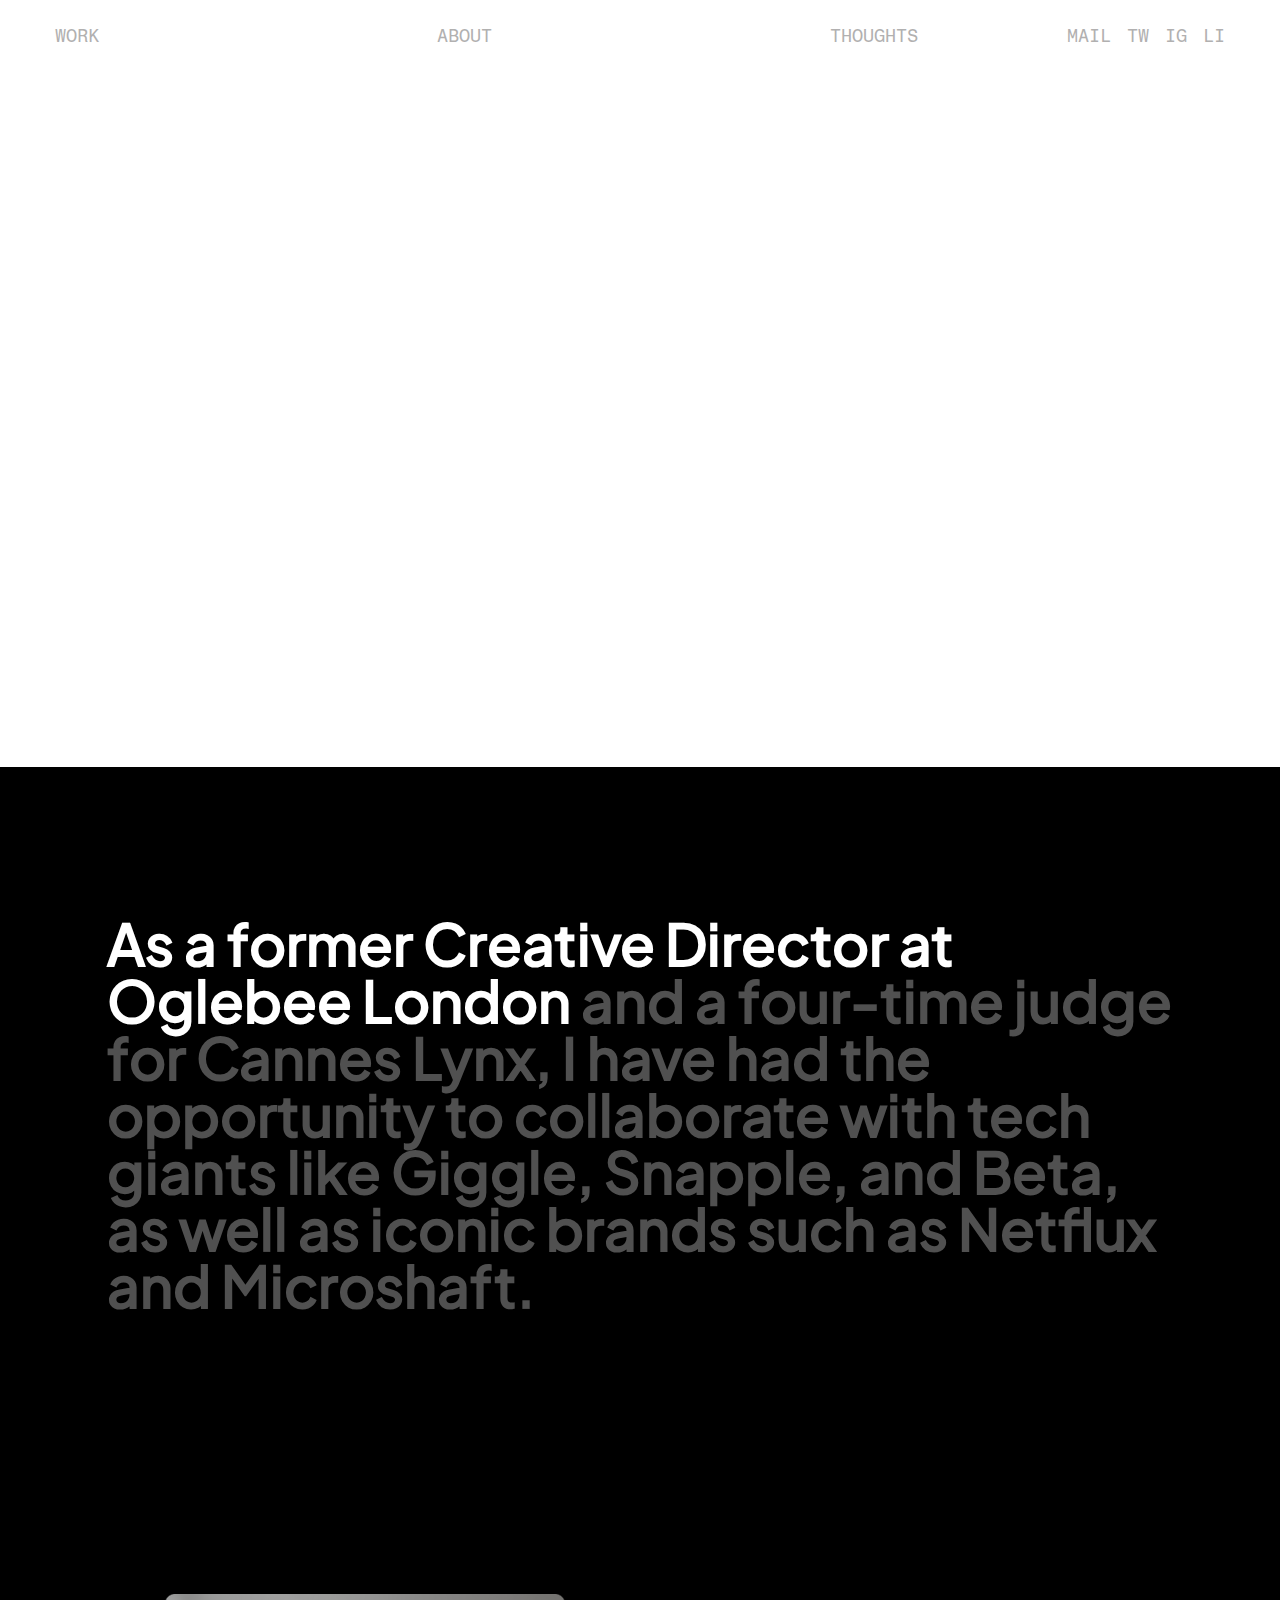
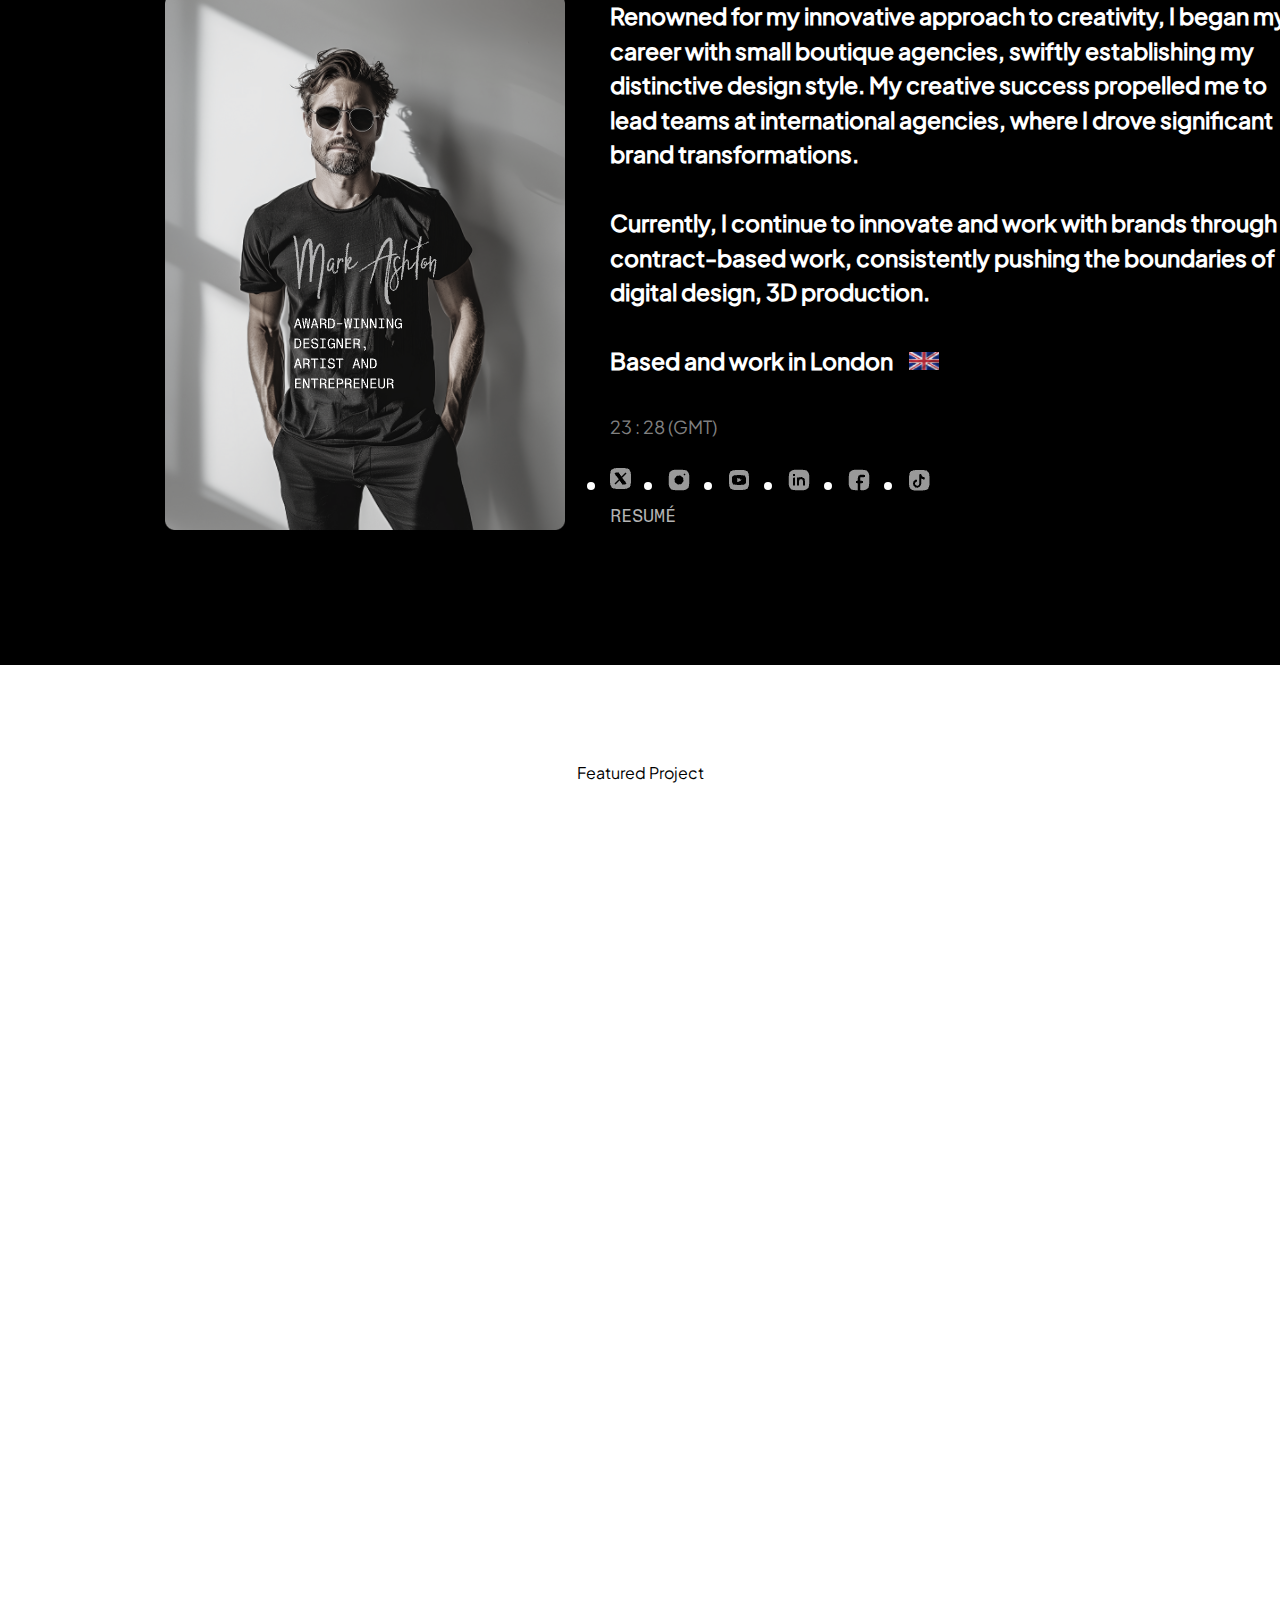
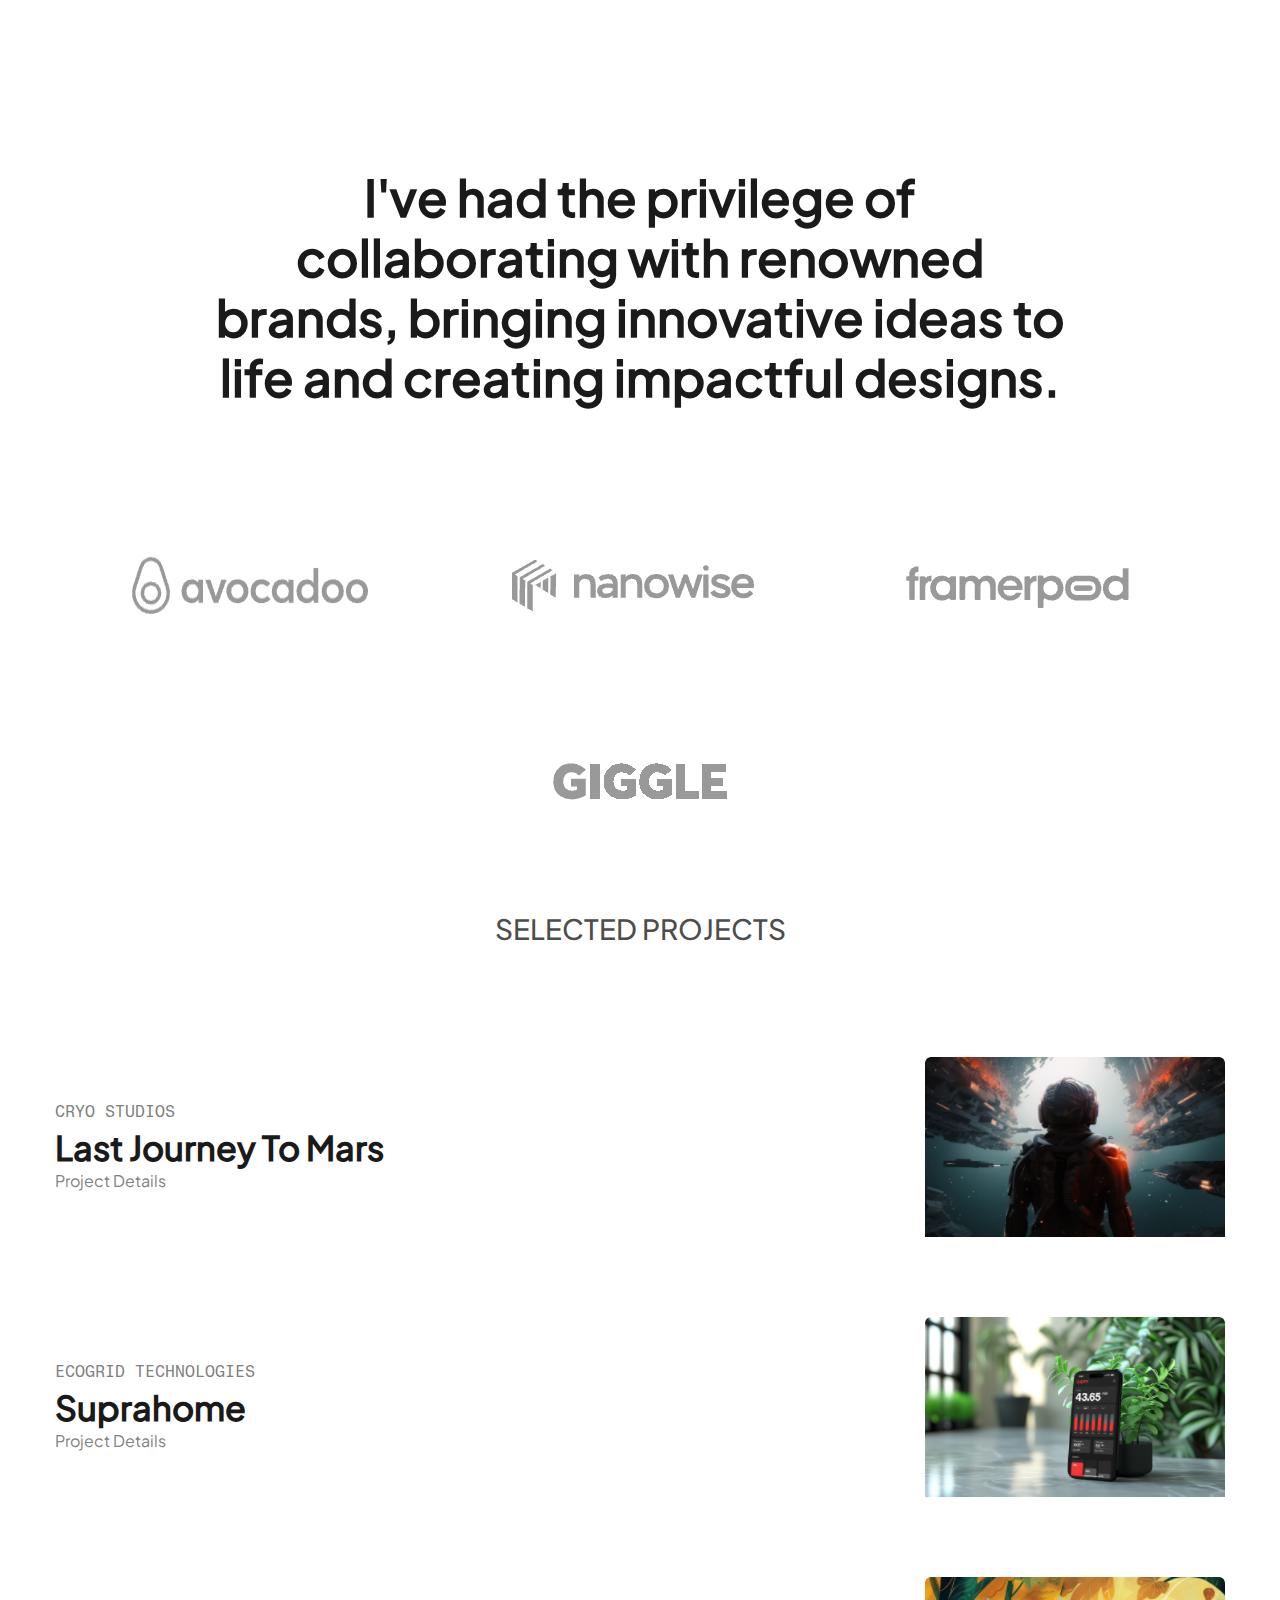
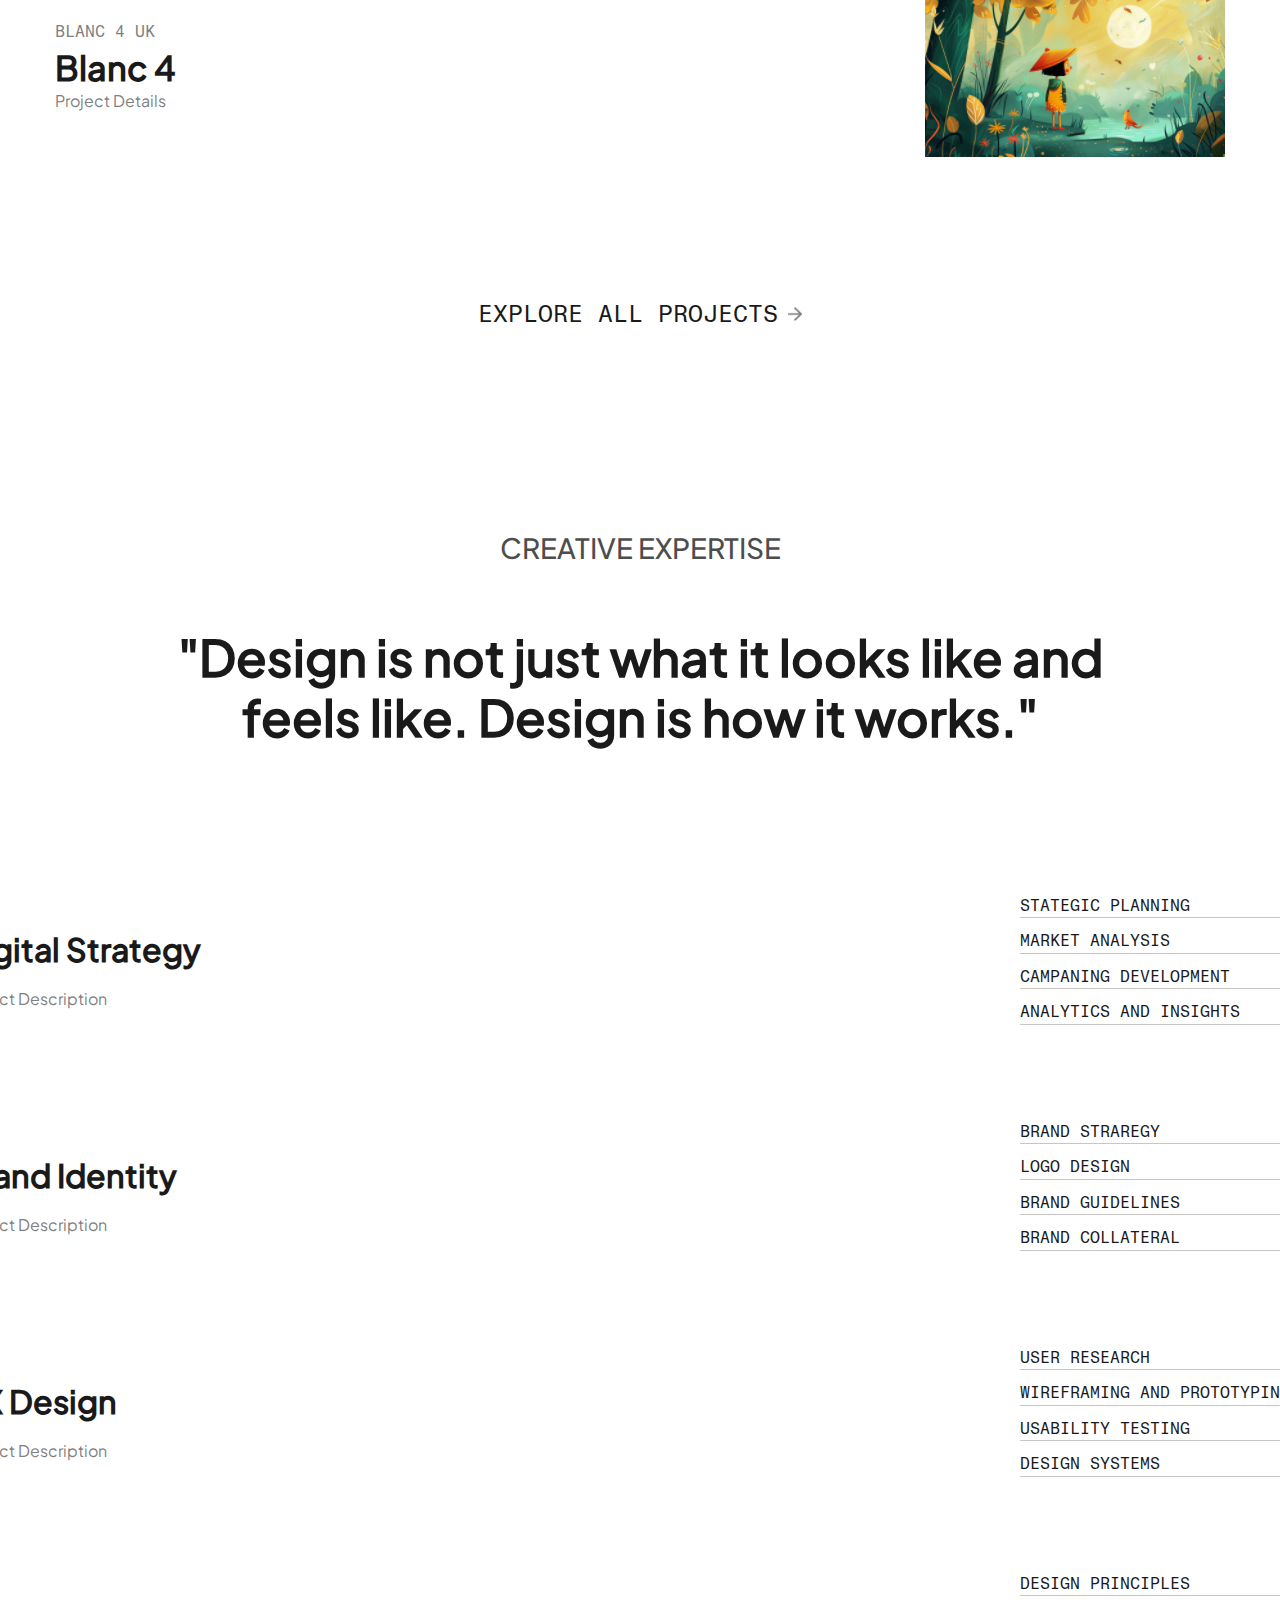
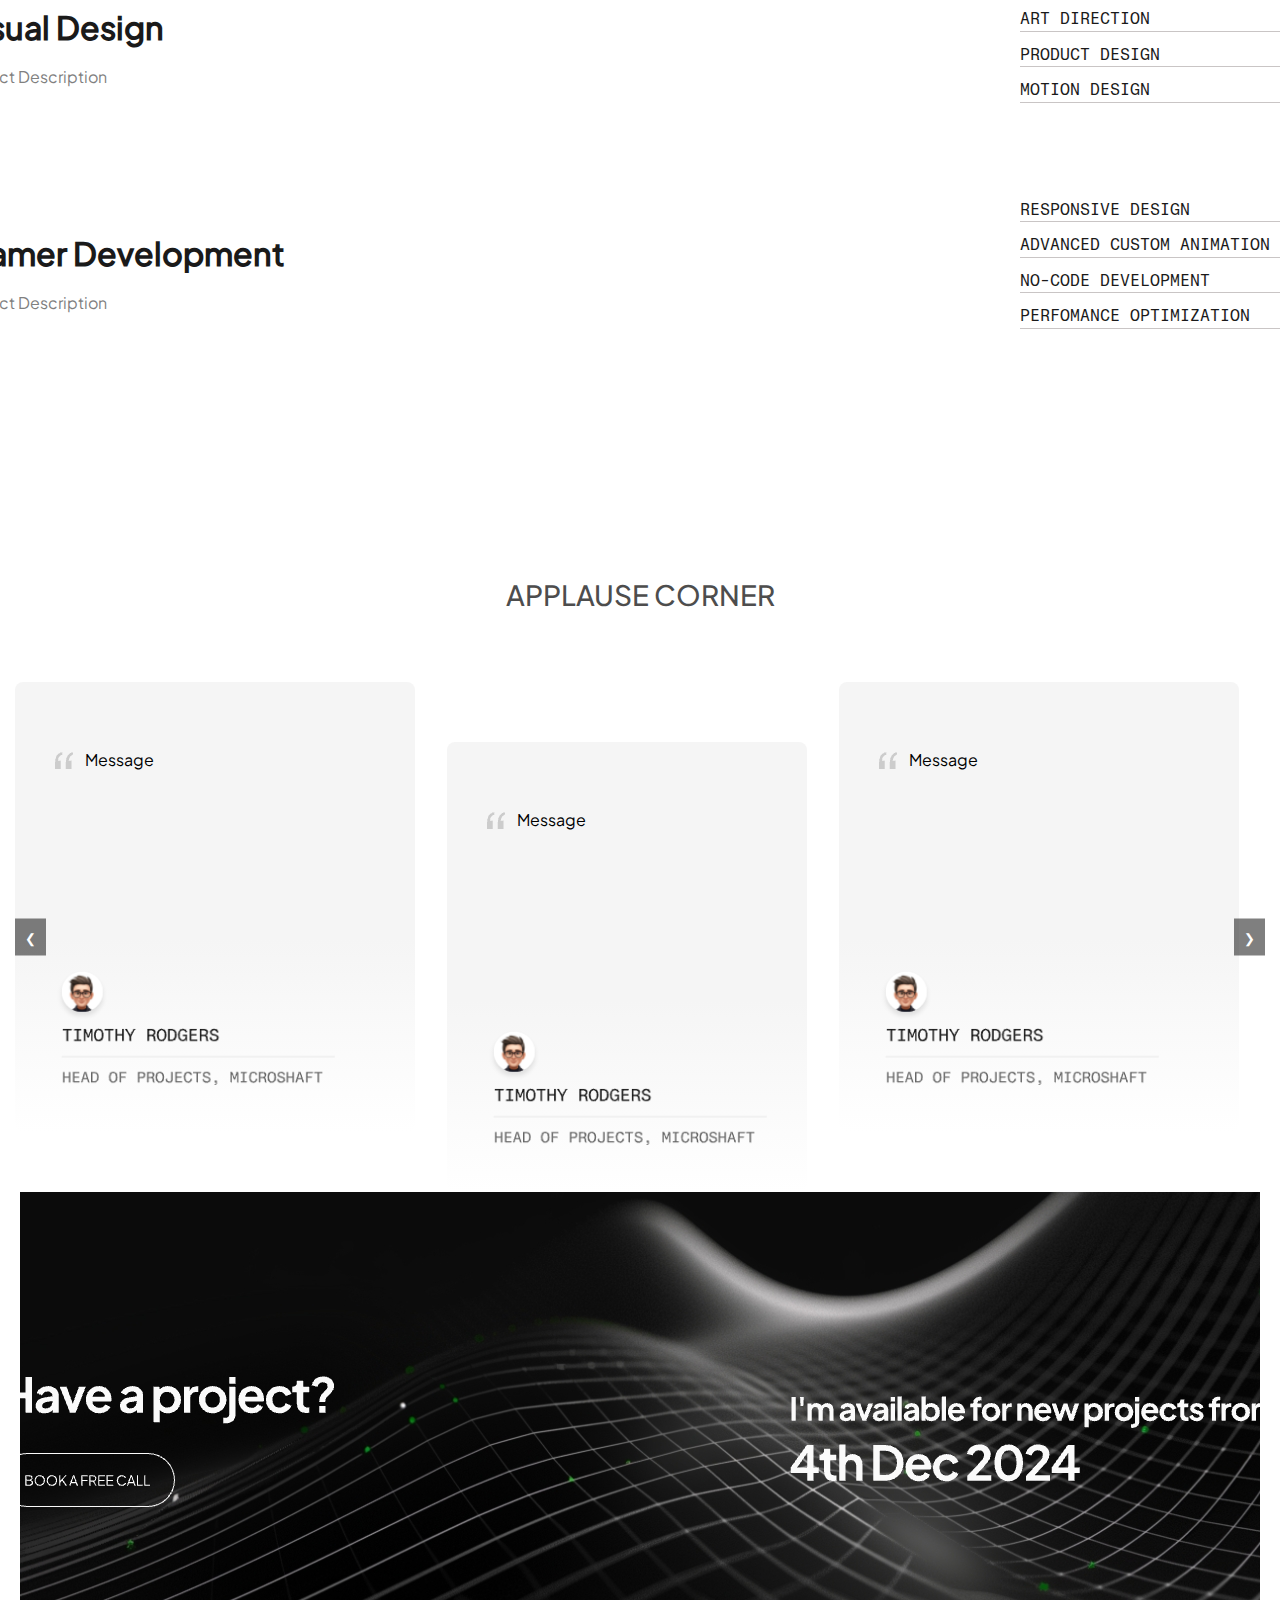
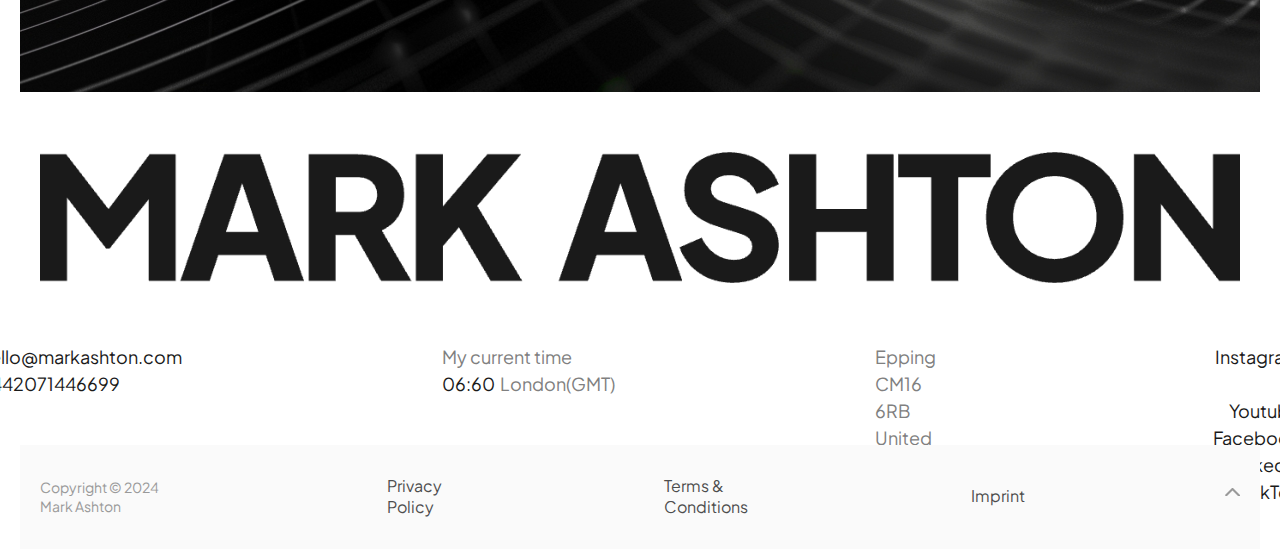
==== commit c46f8518: "изменени543" ====
--- a/index.html
+++ b/index.html
@@ -6,15 +6,15 @@
     <meta name="viewport" content="width=device-width, initial-scale=1.0">
     <title>MARK</title>
     <link rel="stylesheet" href="reset.css">
-    <link rel="stylesheet" href="/css/home/header.css">
-    <link rel="stylesheet" href="/css/home/fonts.css">
-    <link rel="stylesheet" href="/css/home/main.css">
-    <link rel="stylesheet" href="/css/home/main_featured.css">
-    <link rel="stylesheet" href="/css/home/main_selected.css">
-    <link rel="stylesheet" href="/css/home/main_creativeExpertise.css">
-    <link rel="stylesheet" href="/css/home/main_metric.css">
-    <link rel="stylesheet" href="/css/home/main_applause.css">
-    <link rel="stylesheet" href="/css/home/footer.css">
+    <link rel="stylesheet" href="css/home/header.css">
+    <link rel="stylesheet" href="css/home/fonts.css">
+    <link rel="stylesheet" href="css/home/main.css">
+    <link rel="stylesheet" href="css/home/main_featured.css">
+    <link rel="stylesheet" href="css/home/main_selected.css">
+    <link rel="stylesheet" href="css/home/main_creativeExpertise.css">
+    <link rel="stylesheet" href="css/home/main_metric.css">
+    <link rel="stylesheet" href="css/home/main_applause.css">
+    <link rel="stylesheet" href="css/home/footer.css">
 </head>
 
 <body>
@@ -25,7 +25,7 @@
                 <nav class="header__nav">
                     <ul class="header__list">
                         <li class="header__item">
-                            <a class="header__link" href="/work.html">WORK</a>
+                            <a class="header__link" href="work.html">WORK</a>
                         </li>
                         <li class="header__item">
                             <a class="header__link" href="#">ABOUT</a>
@@ -55,15 +55,15 @@
         </header>
         <div class="section__cover">
             <div class="left">
-                <img class="MARK" src="/img/MARK.png" alt="MARK">
-                <img class="portfolio" src="/img/HeroMiddle.png" alt="2К24">
+                <img class="MARK" src="img/MARK.png" alt="MARK">
+                <img class="portfolio" src="img/HeroMiddle.png" alt="2К24">
                 <div class="cover__text">
                     <p class="stories">Timeless Visual Stories for Legendary Brands</p>
-                    <img class="arrowdown" src="/img/Arrow Down.png" alt="arrow">
+                    <img class="arrowdown" src="img/Arrow Down.png" alt="arrow">
                 </div>
             </div>
             <div class="right">
-                <img class="img__left" src="/img/ASHTON.png" alt="">
+                <img class="img__left" src="img/ASHTON.png" alt="">
             </div>
         </div>
     </div>
@@ -77,7 +77,7 @@
                 </span>
             </div>
             <div class="author">
-                <img class="bred" src="/img/ProfilePhoto.png" alt="">
+                <img class="bred" src="img/ProfilePhoto.png" alt="">
                 <div class="statia">
                     <p class="author__text"> Renowned for my innovative approach to creativity, I began my career with
                         small boutique agencies, swiftly establishing my distinctive design style. My creative success
@@ -89,28 +89,28 @@
 
                     <div class="work">
                         <p class="author__text"> Based and work in London </p>
-                        <img class="img__uk" src="/img/uk-flag.png" alt="">
+                        <img class="img__uk" src="img/uk-flag.png" alt="">
                     </div> <br>
                     <span class="time">23 : 28 (GMT)</span> <br>
                     <nav class="author__social">
                         <ul class="author__list">
                             <li class="author__item">
-                                <a href="#" class="author__link"><img src="/img/X Icon.png" alt=""></a>
-                            </li>
-                            <li class="author__item">
-                                <a href="#" class="author__link"><img src="/img/Insta Icon.png" alt=""></a>
-                            </li>
-                            <li class="author__item">
-                                <a href="#" class="author__link"><img src="/img/Youtube Icon.png" alt=""></a>
-                            </li>
-                            <li class="author__item">
-                                <a href="#" class="author__link"><img src="/img/Linkedin Icon.png" alt=""></a>
-                            </li>
-                            <li class="author__item">
-                                <a href="#" class="author__link"><img src="/img/Facebook Icon.png" alt=""></a>
-                            </li>
-                            <li class="author__item">
-                                <a href="#" class="author__link"><img src="/img/Tiktok Icon.png" alt=""></a>
+                                <a href="#" class="author__link"><img src="img/X Icon.png" alt=""></a>
+                            </li>
+                            <li class="author__item">
+                                <a href="#" class="author__link"><img src="img/Insta Icon.png" alt=""></a>
+                            </li>
+                            <li class="author__item">
+                                <a href="#" class="author__link"><img src="img/Youtube Icon.png" alt=""></a>
+                            </li>
+                            <li class="author__item">
+                                <a href="#" class="author__link"><img src="img/Linkedin Icon.png" alt=""></a>
+                            </li>
+                            <li class="author__item">
+                                <a href="#" class="author__link"><img src="img/Facebook Icon.png" alt=""></a>
+                            </li>
+                            <li class="author__item">
+                                <a href="#" class="author__link"><img src="img/Tiktok Icon.png" alt=""></a>
                             </li>
                         </ul>
                     </nav>
@@ -135,10 +135,10 @@
                     creating impactful designs.
                 </p>
                 <div class="company">
-                    <img src="/img/Vector (2).png" alt="" class="company__logo">
-                    <img src="/img/Nanowise.png" alt="" class="company__logo">
-                    <img src="/img/framerpod.png" alt="" class="company__logo">
-                    <img src="/img/Giggle.png" alt="" class="company__logo">
+                    <img src="img/Vector (2).png" alt="" class="company__logo">
+                    <img src="img/Nanowise.png" alt="" class="company__logo">
+                    <img src="img/framerpod.png" alt="" class="company__logo">
+                    <img src="img/Giggle.png" alt="" class="company__logo">
                 </div>
             </div>
         </div>
@@ -153,7 +153,7 @@
                         <h3 class="name__game">Last Journey To Mars</h3>
                         <span class="details">Project Details</span>
                     </div>
-                    <img class="game__img" src="/img/game1.png" alt="">
+                    <img class="game__img" src="img/game1.png" alt="">
                 </div>
                 <div class="game">
                     <div class="characteristics">
@@ -161,7 +161,7 @@
                         <h3 class="name__game">Suprahome</h3>
                         <span class="details">Project Details</span>
                     </div>
-                    <img class="game__img" src="/img/game2.png" alt="">
+                    <img class="game__img" src="img/game2.png" alt="">
                 </div>
                 <div class="game">
                     <div class="characteristics">
@@ -169,12 +169,12 @@
                         <h3 class="name__game">Blanc 4</h3>
                         <span class="details">Project Details</span>
                     </div>
-                    <img class="game__img" src="/img/game3.png" alt="">
+                    <img class="game__img" src="img/game3.png" alt="">
                 </div>
             </div>
             <a href="#" class="explore">
                 <h3 class="explore__title">EXPLORE ALL PROJECTS</h3>
-                <img src="/img/Vector (2)2.png" alt="arrow" class="explore__arrow">
+                <img src="img/Vector (2)2.png" alt="arrow" class="explore__arrow">
             </a>
         </div>
         <div class="container-5">
@@ -258,20 +258,20 @@
             <div class="achievements">
                 <div class="categories">
                     <div class="awards">
-                        <img src="/img/metric marvels/Client-Satisfaction-Icon.png" alt="" class="icon__awards">
+                        <img src="img/metric marvels/Client-Satisfaction-Icon.png" alt="" class="icon__awards">
                         <h4 class="awards__title">Project completed</h4>
                         <span class="awards__quantity">99 %</span>
                     </div>
                     <div class="winners">
                         <div class="chel">
-                            <img src="/img/metric marvels/Mental-Client-icon.png" class="img__chel">woked mental clients
+                            <img src="img/metric marvels/Mental-Client-icon.png" class="img__chel">woked mental clients
                             <span class="chislo__chel">1</span>
                         </div>
                     </div>
                 </div>
                 <div class="categories">
                     <div class="awards">
-                        <img src="/img/metric marvels/Awards-Recognition-Icon.png" alt="capcake" class="icon__awards">
+                        <img src="img/metric marvels/Awards-Recognition-Icon.png" alt="capcake" class="icon__awards">
                         <h4 class="awards__title">awards & recognition</h4>
                         <span class="awards__quantity">26</span>
                     </div>
@@ -296,7 +296,7 @@
                 </div>
                 <div class="categories">
                     <div class="awards">
-                        <img src="/img/metric marvels/Projects-Completed-Icon.png" alt="hz2" class="icon__awards">
+                        <img src="img/metric marvels/Projects-Completed-Icon.png" alt="hz2" class="icon__awards">
                         <h4 class="awards__title">project completed</h4>
                         <span class="awards__quantity">119</span>
                     </div>
@@ -370,7 +370,7 @@
     <footer class="footer">
         <div class="container-9">
             <div class="logo__f">
-                <img src="/img/Logo.png" alt="" class="footer__logo">
+                <img src="img/Logo.png" alt="" class="footer__logo">
             </div>
             <div class="footer__info">
                 <div class="information">
@@ -420,12 +420,12 @@
                 <span class="footer__text">Privacy Policy</span>
                 <span class="footer__text">Terms & Conditions</span>
                 <span class="footer__text">Imprint</span>
-                <button id="scrollToTopButton"><img src="/img/footer.png" alt=""></button>
+                <button id="scrollToTopButton"><img src="img/footer.png" alt=""></button>
             </div>
         </div>
     </footer>
 
-    <script src="/js.js"></script>
+    <script src="js.js"></script>
 
 </body>
 
--- a/css/home/header.css
+++ b/css/home/header.css
@@ -12,7 +12,7 @@
     margin: 0 auto;
     padding: 0 15px;
     max-height: 812px;
-    background: url(/img/Hero\ Image.png) no-repeat center center;
+    background: url(img/Hero_Image.png) no-repeat center center;
     background-size: cover;
 }
 
--- a/css/home/main_featured.css
+++ b/css/home/main_featured.css
@@ -28,7 +28,7 @@
     align-items: center;
     width: 100%;
     height: 800px;
-    background: url(./img/Featured\ Image.png) no-repeat center center;
+    background: url(img/Featured\ Image.png) no-repeat center center;
     background-size: cover;
     box-sizing: border-box;
     border-radius: 6px;
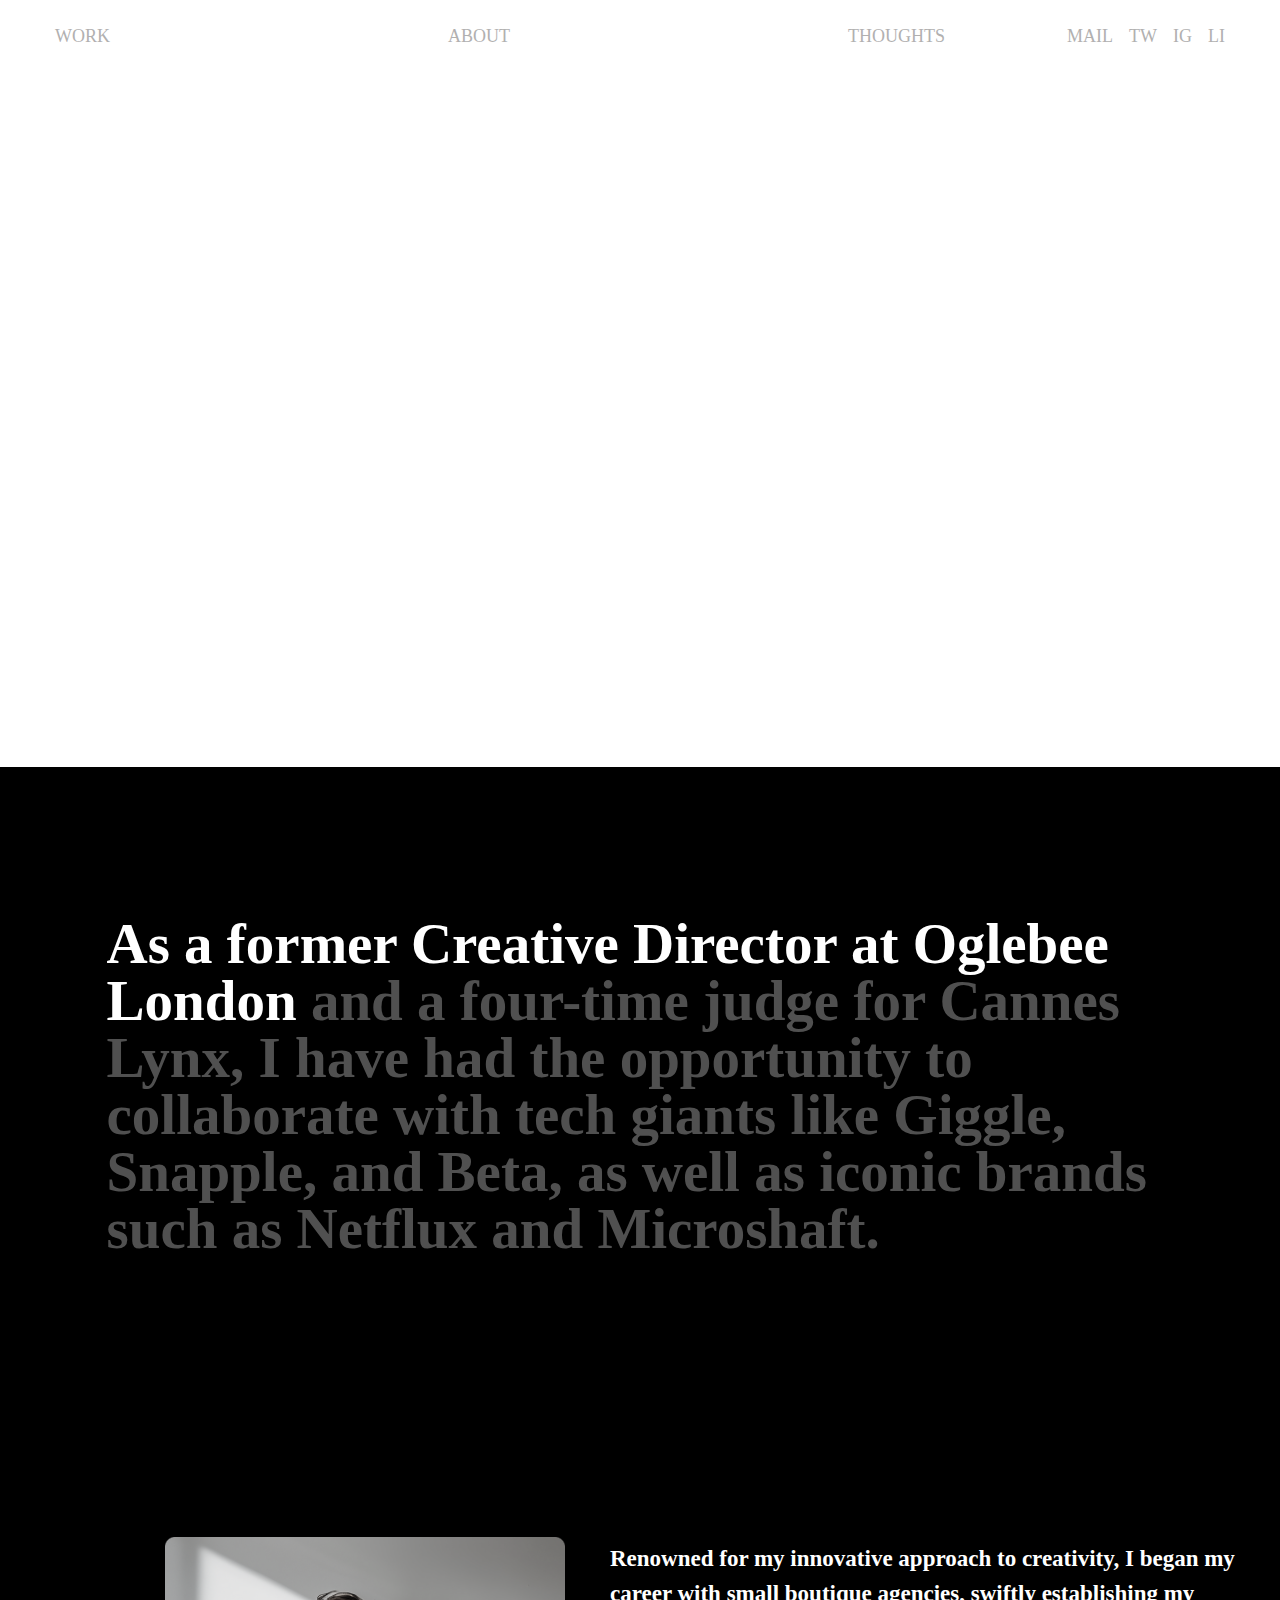
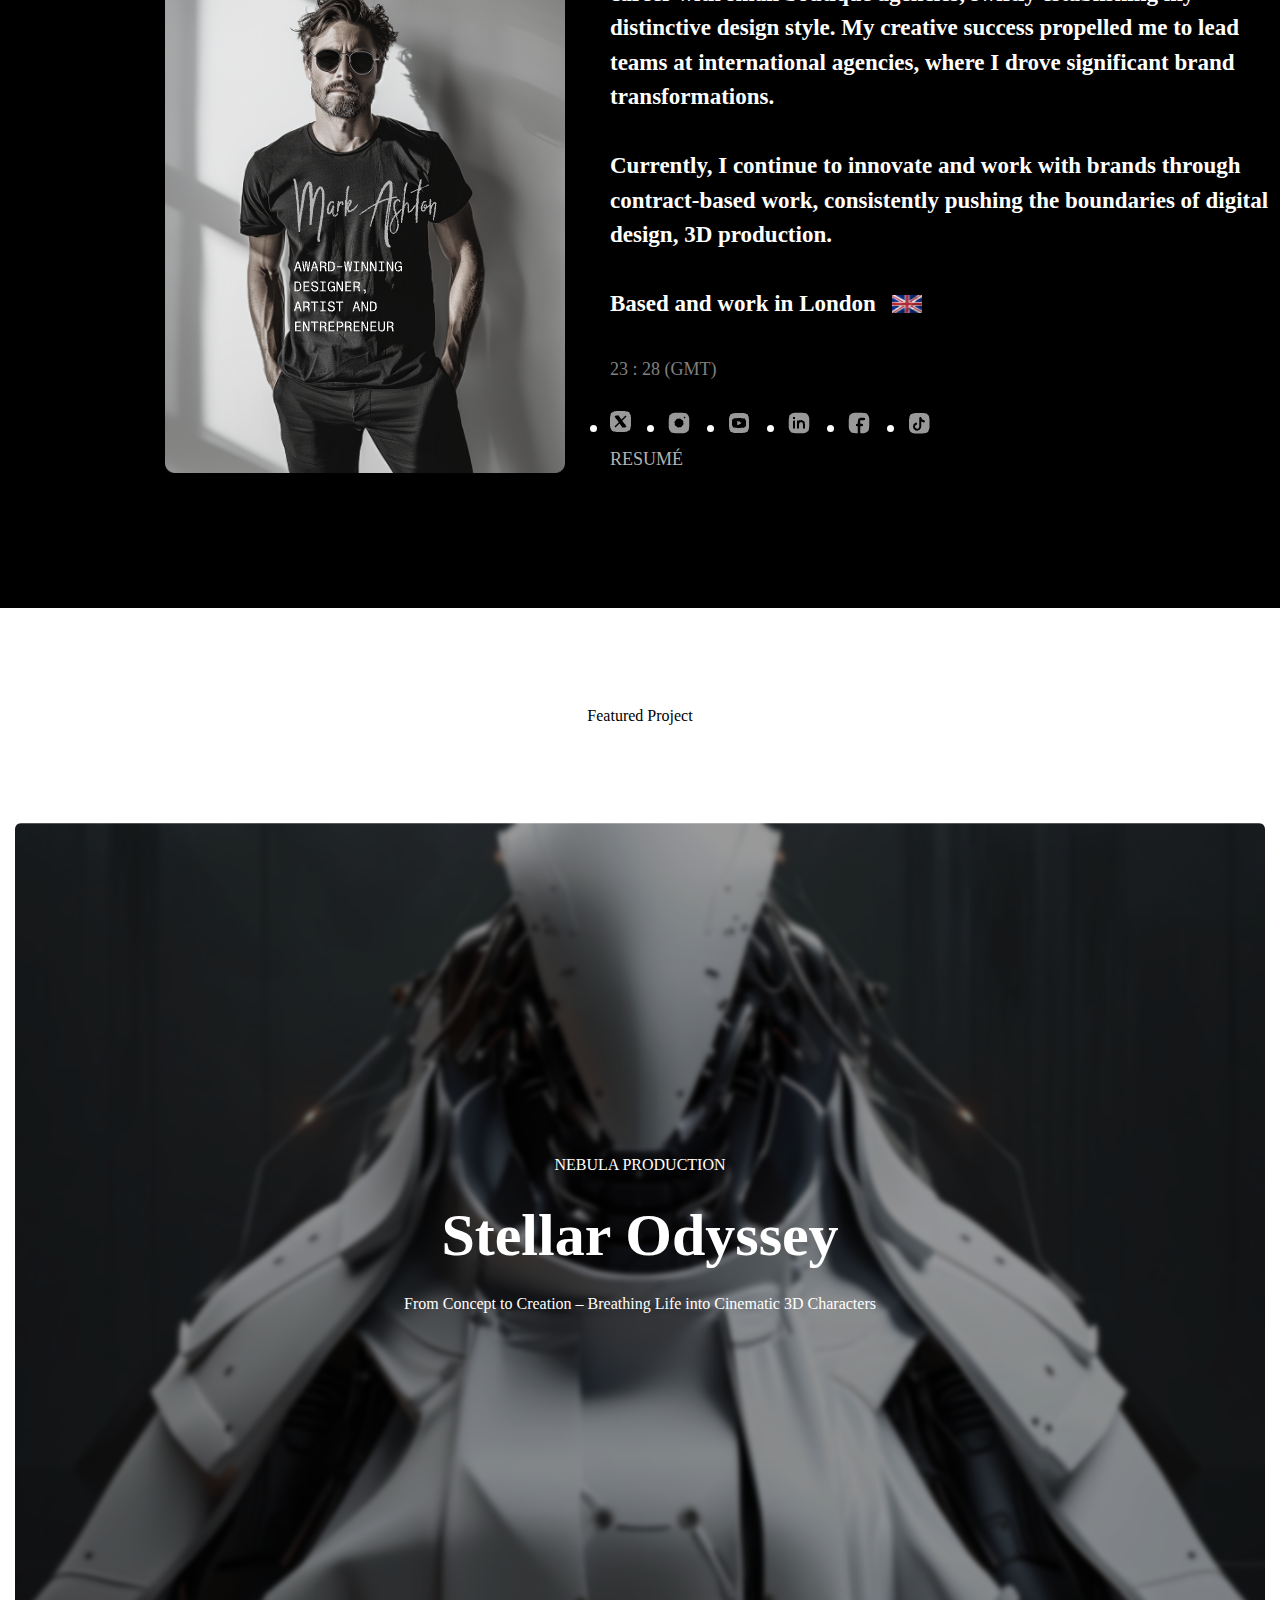
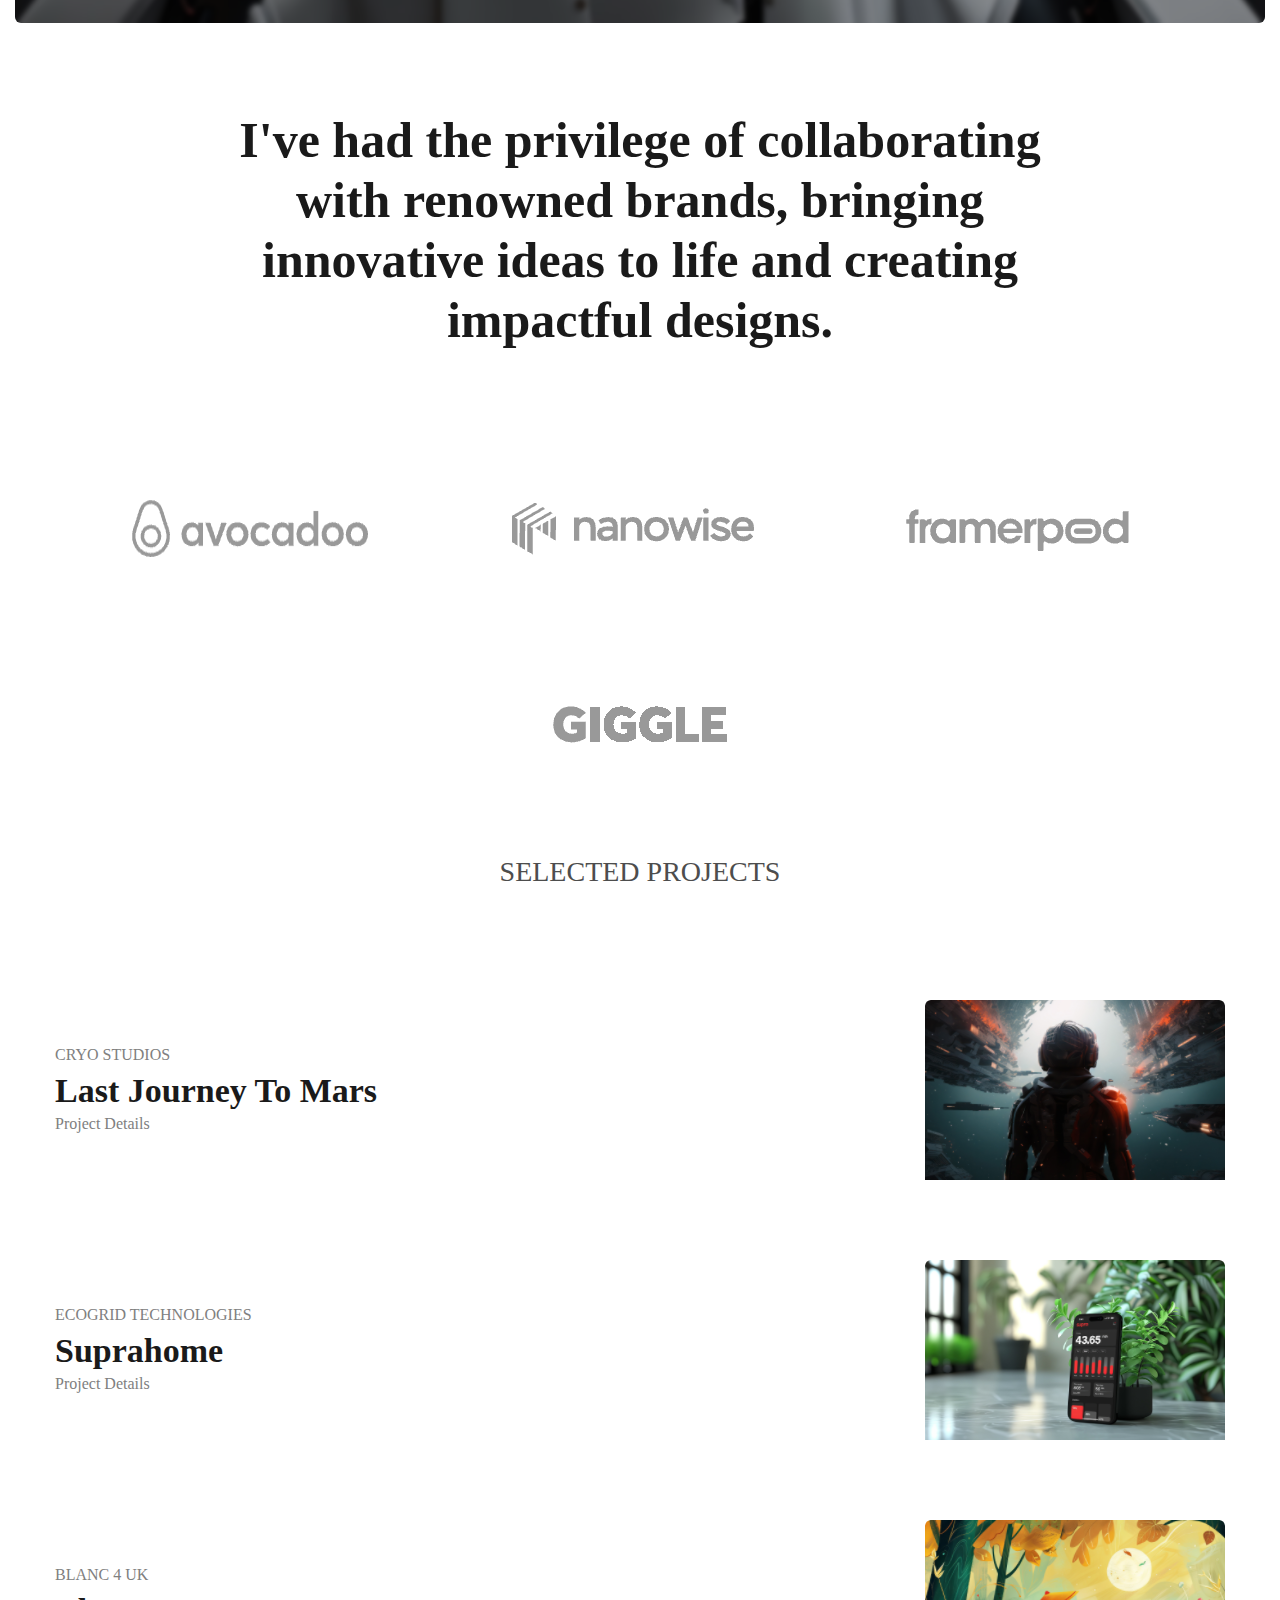
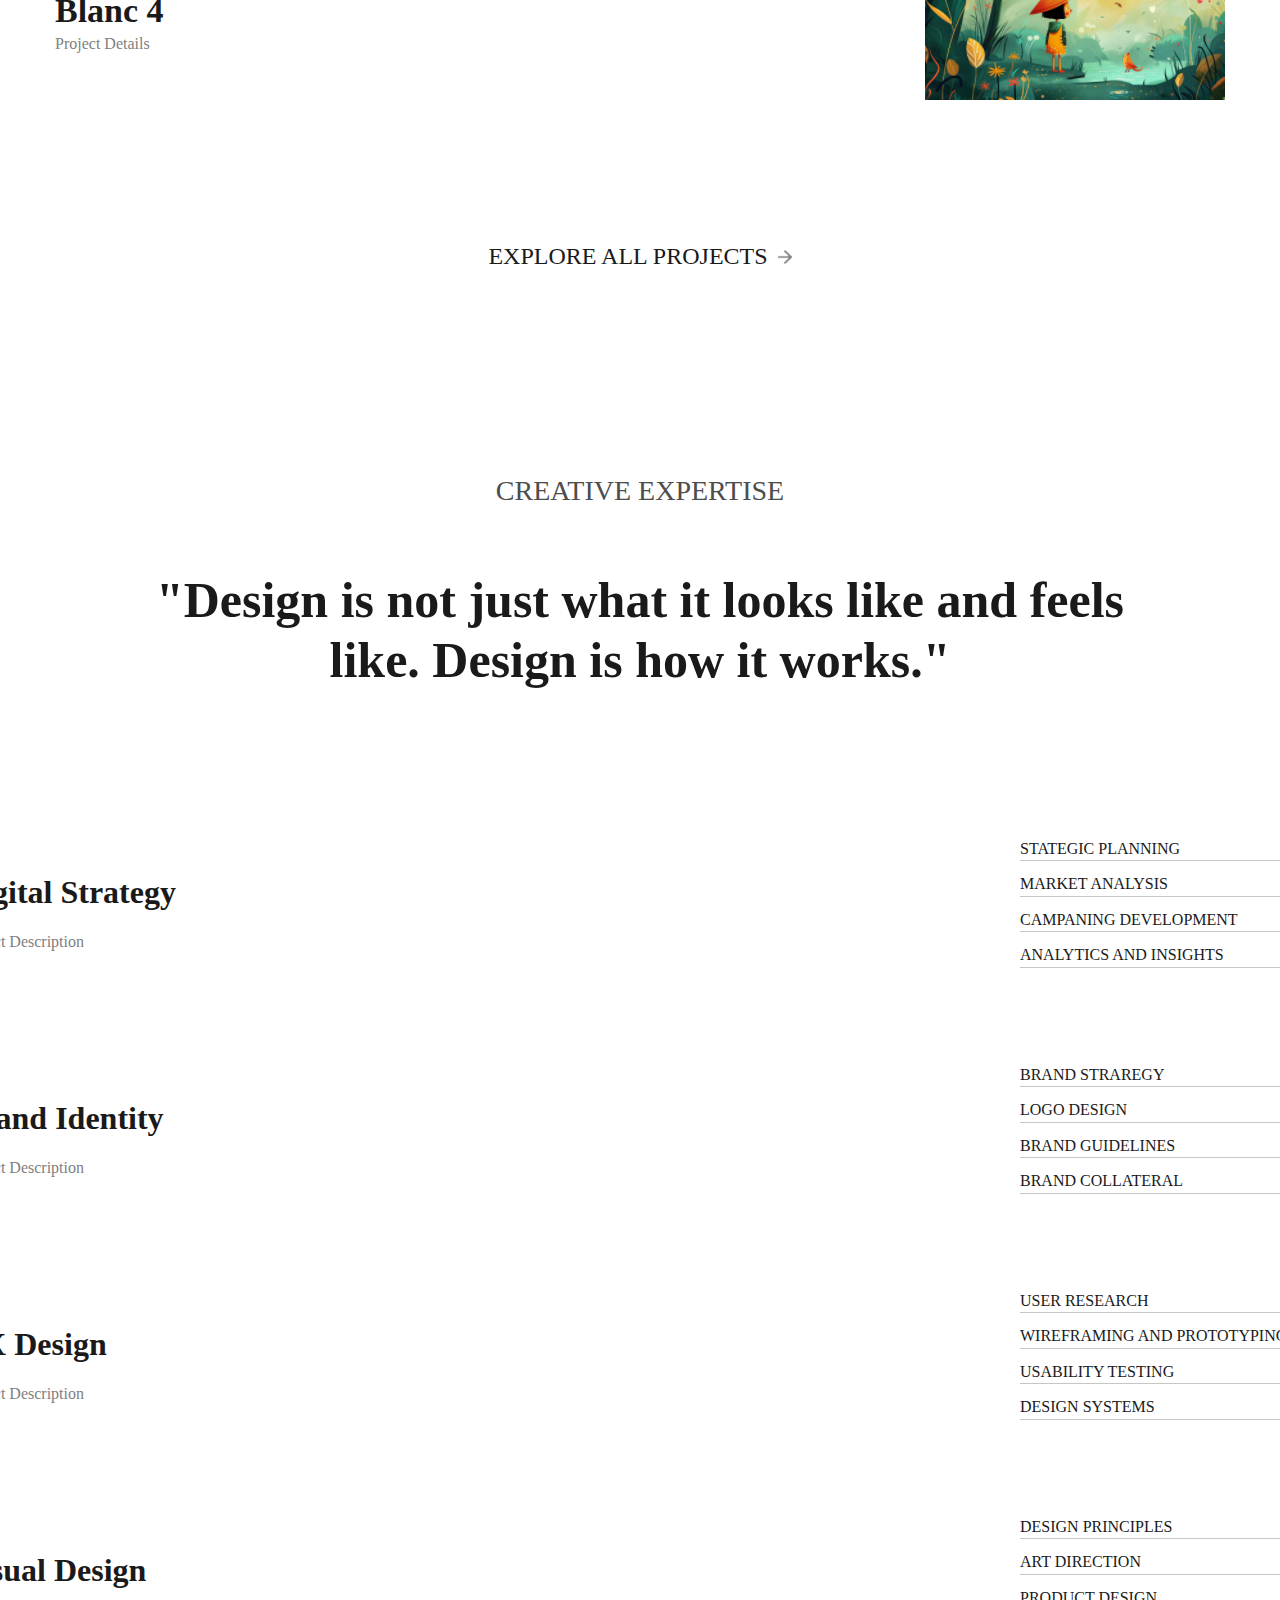
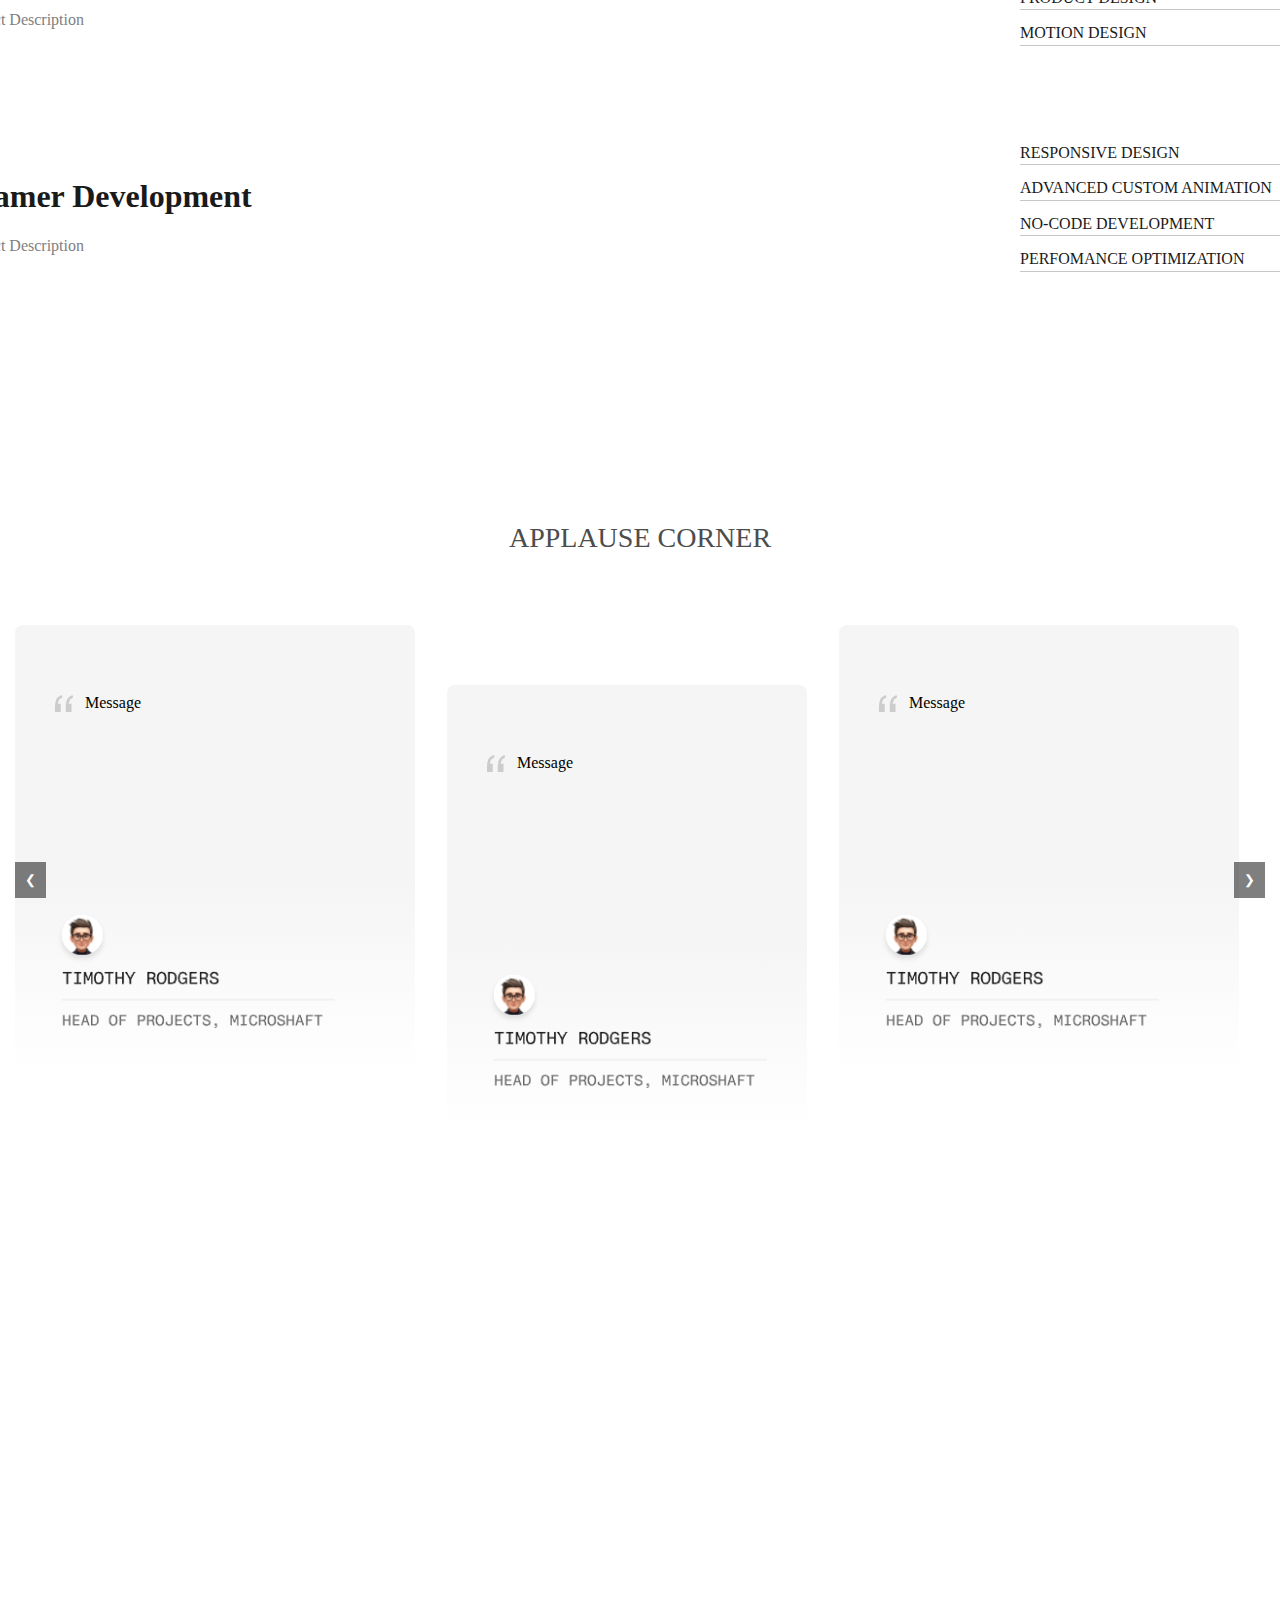
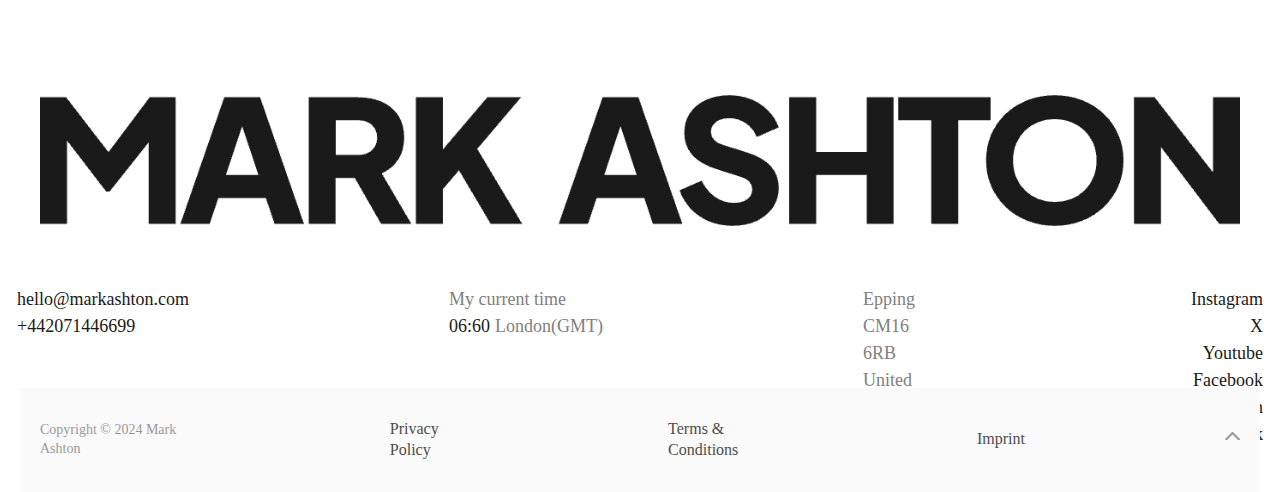
==== commit 8a6fc301: "novoe2" ====
--- a/index.html
+++ b/index.html
@@ -5,16 +5,16 @@
     <meta charset="UTF-8">
     <meta name="viewport" content="width=device-width, initial-scale=1.0">
     <title>MARK</title>
-    <link rel="stylesheet" href="reset.css">
-    <link rel="stylesheet" href="css/home/header.css">
-    <link rel="stylesheet" href="css/home/fonts.css">
-    <link rel="stylesheet" href="css/home/main.css">
-    <link rel="stylesheet" href="css/home/main_featured.css">
-    <link rel="stylesheet" href="css/home/main_selected.css">
-    <link rel="stylesheet" href="css/home/main_creativeExpertise.css">
-    <link rel="stylesheet" href="css/home/main_metric.css">
-    <link rel="stylesheet" href="css/home/main_applause.css">
-    <link rel="stylesheet" href="css/home/footer.css">
+    <link rel="stylesheet" href="/reset.css">
+    <link rel="stylesheet" href="/css/home/header.css">
+    <link rel="stylesheet" href="/css/home/fonts.css">
+    <link rel="stylesheet" href="/css/home/main.css">
+    <link rel="stylesheet" href="/css/home/main_featured.css">
+    <link rel="stylesheet" href="/css/home/main_selected.css">
+    <link rel="stylesheet" href="/css/home/main_creativeExpertise.css">
+    <link rel="stylesheet" href="/css/home/main_metric.css">
+    <link rel="stylesheet" href="/css/home/main_applause.css">
+    <link rel="stylesheet" href="/css/home/footer.css">
 </head>
 
 <body>
@@ -55,15 +55,15 @@
         </header>
         <div class="section__cover">
             <div class="left">
-                <img class="MARK" src="img/MARK.png" alt="MARK">
-                <img class="portfolio" src="img/HeroMiddle.png" alt="2К24">
+                <img class="MARK" src="/img/MARK.png" alt="MARK">
+                <img class="portfolio" src="/img/HeroMiddle.png" alt="2К24">
                 <div class="cover__text">
                     <p class="stories">Timeless Visual Stories for Legendary Brands</p>
-                    <img class="arrowdown" src="img/Arrow Down.png" alt="arrow">
+                    <img class="arrowdown" src="/img/Arrow Down.png" alt="arrow">
                 </div>
             </div>
             <div class="right">
-                <img class="img__left" src="img/ASHTON.png" alt="">
+                <img class="img__left" src="/img/ASHTON.png" alt="">
             </div>
         </div>
     </div>
@@ -77,7 +77,7 @@
                 </span>
             </div>
             <div class="author">
-                <img class="bred" src="img/ProfilePhoto.png" alt="">
+                <img class="bred" src="/img/ProfilePhoto.png" alt="">
                 <div class="statia">
                     <p class="author__text"> Renowned for my innovative approach to creativity, I began my career with
                         small boutique agencies, swiftly establishing my distinctive design style. My creative success
@@ -89,28 +89,28 @@
 
                     <div class="work">
                         <p class="author__text"> Based and work in London </p>
-                        <img class="img__uk" src="img/uk-flag.png" alt="">
+                        <img class="img__uk" src="/img/uk-flag.png" alt="">
                     </div> <br>
                     <span class="time">23 : 28 (GMT)</span> <br>
                     <nav class="author__social">
                         <ul class="author__list">
                             <li class="author__item">
-                                <a href="#" class="author__link"><img src="img/X Icon.png" alt=""></a>
-                            </li>
-                            <li class="author__item">
-                                <a href="#" class="author__link"><img src="img/Insta Icon.png" alt=""></a>
-                            </li>
-                            <li class="author__item">
-                                <a href="#" class="author__link"><img src="img/Youtube Icon.png" alt=""></a>
-                            </li>
-                            <li class="author__item">
-                                <a href="#" class="author__link"><img src="img/Linkedin Icon.png" alt=""></a>
-                            </li>
-                            <li class="author__item">
-                                <a href="#" class="author__link"><img src="img/Facebook Icon.png" alt=""></a>
-                            </li>
-                            <li class="author__item">
-                                <a href="#" class="author__link"><img src="img/Tiktok Icon.png" alt=""></a>
+                                <a href="#" class="author__link"><img src="/img/X Icon.png" alt=""></a>
+                            </li>
+                            <li class="author__item">
+                                <a href="#" class="author__link"><img src="/img/Insta Icon.png" alt=""></a>
+                            </li>
+                            <li class="author__item">
+                                <a href="#" class="author__link"><img src="/img/Youtube Icon.png" alt=""></a>
+                            </li>
+                            <li class="author__item">
+                                <a href="#" class="author__link"><img src="/img/Linkedin Icon.png" alt=""></a>
+                            </li>
+                            <li class="author__item">
+                                <a href="#" class="author__link"><img src="/img/Facebook Icon.png" alt=""></a>
+                            </li>
+                            <li class="author__item">
+                                <a href="#" class="author__link"><img src="/img/Tiktok Icon.png" alt=""></a>
                             </li>
                         </ul>
                     </nav>
@@ -135,10 +135,10 @@
                     creating impactful designs.
                 </p>
                 <div class="company">
-                    <img src="img/Vector (2).png" alt="" class="company__logo">
-                    <img src="img/Nanowise.png" alt="" class="company__logo">
-                    <img src="img/framerpod.png" alt="" class="company__logo">
-                    <img src="img/Giggle.png" alt="" class="company__logo">
+                    <img src="/img/Vector (2).png" alt="" class="company__logo">
+                    <img src="/img/Nanowise.png" alt="" class="company__logo">
+                    <img src="/img/framerpod.png" alt="" class="company__logo">
+                    <img src="/img/Giggle.png" alt="" class="company__logo">
                 </div>
             </div>
         </div>
@@ -153,7 +153,7 @@
                         <h3 class="name__game">Last Journey To Mars</h3>
                         <span class="details">Project Details</span>
                     </div>
-                    <img class="game__img" src="img/game1.png" alt="">
+                    <img class="game__img" src="/img/game1.png" alt="">
                 </div>
                 <div class="game">
                     <div class="characteristics">
@@ -161,7 +161,7 @@
                         <h3 class="name__game">Suprahome</h3>
                         <span class="details">Project Details</span>
                     </div>
-                    <img class="game__img" src="img/game2.png" alt="">
+                    <img class="game__img" src="/img/game2.png" alt="">
                 </div>
                 <div class="game">
                     <div class="characteristics">
@@ -169,12 +169,12 @@
                         <h3 class="name__game">Blanc 4</h3>
                         <span class="details">Project Details</span>
                     </div>
-                    <img class="game__img" src="img/game3.png" alt="">
+                    <img class="game__img" src="/img/game3.png" alt="">
                 </div>
             </div>
             <a href="#" class="explore">
                 <h3 class="explore__title">EXPLORE ALL PROJECTS</h3>
-                <img src="img/Vector (2)2.png" alt="arrow" class="explore__arrow">
+                <img src="/img/Vector (2)2.png" alt="arrow" class="explore__arrow">
             </a>
         </div>
         <div class="container-5">
@@ -258,20 +258,20 @@
             <div class="achievements">
                 <div class="categories">
                     <div class="awards">
-                        <img src="img/metric marvels/Client-Satisfaction-Icon.png" alt="" class="icon__awards">
+                        <img src="/img/metric marvels/Client-Satisfaction-Icon.png" alt="" class="icon__awards">
                         <h4 class="awards__title">Project completed</h4>
                         <span class="awards__quantity">99 %</span>
                     </div>
                     <div class="winners">
                         <div class="chel">
-                            <img src="img/metric marvels/Mental-Client-icon.png" class="img__chel">woked mental clients
+                            <img src="/img/metric marvels/Mental-Client-icon.png" class="img__chel">woked mental clients
                             <span class="chislo__chel">1</span>
                         </div>
                     </div>
                 </div>
                 <div class="categories">
                     <div class="awards">
-                        <img src="img/metric marvels/Awards-Recognition-Icon.png" alt="capcake" class="icon__awards">
+                        <img src="/img/metric marvels/Awards-Recognition-Icon.png" alt="capcake" class="icon__awards">
                         <h4 class="awards__title">awards & recognition</h4>
                         <span class="awards__quantity">26</span>
                     </div>
@@ -296,7 +296,7 @@
                 </div>
                 <div class="categories">
                     <div class="awards">
-                        <img src="img/metric marvels/Projects-Completed-Icon.png" alt="hz2" class="icon__awards">
+                        <img src="/img/metric marvels/Projects-Completed-Icon.png" alt="hz2" class="icon__awards">
                         <h4 class="awards__title">project completed</h4>
                         <span class="awards__quantity">119</span>
                     </div>
@@ -330,31 +330,31 @@
                 <div class="slides">
                     <div class="slide">
                         <div class="hosay">
-                            <img class="slide__img" src="img/slider/“.png" alt=>
+                            <img class="slide__img" src="/img/slider/“.png" alt=>
                             <h2 class="text__slide">Message</h2>
                         </div>
-                        <img class="icon__profile" src="img/slider/Details.png" alt=>
+                        <img class="icon__profile" src="/img/slider/Details.png" alt=>
                     </div>
                     <div class="slide-down">
                         <div class="hosay">
-                            <img class="slide__img" src="img/slider/“.png" alt=>
+                            <img class="slide__img" src="/img/slider/“.png" alt=>
                             <h2 class="text__slide">Message</h2>
                         </div>
-                        <img class="icon__profile" src="img/slider/Details.png" alt=>
+                        <img class="icon__profile" src="/img/slider/Details.png" alt=>
                     </div>
                     <div class="slide">
                         <div class="hosay">
-                            <img class="slide__img" src="img/slider/“.png" alt=>
+                            <img class="slide__img" src="/img/slider/“.png" alt=>
                             <h2 class="text__slide">Message</h2>
                         </div>
-                        <img class="icon__profile" src="img/slider/Details.png" alt=>
+                        <img class="icon__profile" src="/img/slider/Details.png" alt=>
                     </div>
                     <div class="slide-down">
                         <div class="hosay">
-                            <img class="slide__img" src="img/slider/“.png" alt=>
+                            <img class="slide__img" src="/img/slider/“.png" alt=>
                             <h2 class="text__slide">Message</h2>
                         </div>
-                        <img class="icon__profile" src="img/slider/Details.png" alt=>
+                        <img class="icon__profile" src="/img/slider/Details.png" alt=>
                     </div>
                 </div>
                 <div class="buttons">
@@ -370,7 +370,7 @@
     <footer class="footer">
         <div class="container-9">
             <div class="logo__f">
-                <img src="img/Logo.png" alt="" class="footer__logo">
+                <img src="/img/Logo.png" alt="" class="footer__logo">
             </div>
             <div class="footer__info">
                 <div class="information">
@@ -420,7 +420,7 @@
                 <span class="footer__text">Privacy Policy</span>
                 <span class="footer__text">Terms & Conditions</span>
                 <span class="footer__text">Imprint</span>
-                <button id="scrollToTopButton"><img src="img/footer.png" alt=""></button>
+                <button id="scrollToTopButton"><img src="/img/footer.png" alt=""></button>
             </div>
         </div>
     </footer>
--- a/css/home/header.css
+++ b/css/home/header.css
@@ -12,7 +12,7 @@
     margin: 0 auto;
     padding: 0 15px;
     max-height: 812px;
-    background: url(img/Hero_Image.png) no-repeat center center;
+    background: url(//img/Hero_Image.png) no-repeat center center;
     background-size: cover;
 }
 
--- a/css/home/fonts.css
+++ b/css/home/fonts.css
@@ -1,8 +1,8 @@
 @font-face {
     font-family: 'Plus Jakarta Sans';
     src: local('Plus Jakarta Sans Medium'), local('PlusJakartaSans-Medium'),
-        url('/font/PlusJakartaSans-Medium.woff2') format('woff2'),
-        url('/font/PlusJakartaSans-Medium.woff') format('woff');
+        url('font/PlusJakartaSans-Medium.woff2') format('woff2'),
+        url('font/PlusJakartaSans-Medium.woff') format('woff');
     font-weight: 500;
     font-style: normal;
     font-display: swap;
@@ -11,8 +11,8 @@
 @font-face {
     font-family: 'Plus Jakarta Sans';
     src: local('Plus Jakarta Sans Regular'), local('PlusJakartaSans-Regular'),
-        url('/font/PlusJakartaSans-Regular.woff2') format('woff2'),
-        url('/font/PlusJakartaSans-Regular.woff') format('woff');
+        url('font/PlusJakartaSans-Regular.woff2') format('woff2'),
+        url('font/PlusJakartaSans-Regular.woff') format('woff');
     font-weight: normal;
     font-style: normal;
     font-display: swap;
@@ -21,8 +21,8 @@
 @font-face {
     font-family: 'Plus Jakarta Sans';
     src: local('Plus Jakarta Sans Light'), local('PlusJakartaSans-Light'),
-        url('/font/PlusJakartaSans-Light.woff2') format('woff2'),
-        url('/font/PlusJakartaSans-Light.woff') format('woff');
+        url('font/PlusJakartaSans-Light.woff2') format('woff2'),
+        url('font/PlusJakartaSans-Light.woff') format('woff');
     font-weight: 300;
     font-style: normal;
     font-display: swap;
@@ -31,8 +31,8 @@
 @font-face {
     font-family: 'Fragment Mono';
     src: local('Fragment Mono Regular'), local('FragmentMono-Regular'),
-        url('/font/FragmentMono-Regular.woff2') format('woff2'),
-        url('/font/FragmentMono-Regular.woff') format('woff');
+        url('font/FragmentMono-Regular.woff2') format('woff2'),
+        url('font/FragmentMono-Regular.woff') format('woff');
     font-weight: normal;
     font-style: normal;
     font-display: swap;
@@ -41,8 +41,8 @@
 @font-face {
     font-family: 'Fragment Mono';
     src: local('Fragment Mono Italic'), local('FragmentMono-Italic'),
-        url('/font/FragmentMono-Italic.woff2') format('woff2'),
-        url('/font/FragmentMono-Italic.woff') format('woff');
+        url('font/FragmentMono-Italic.woff2') format('woff2'),
+        url('font/FragmentMono-Italic.woff') format('woff');
     font-weight: normal;
     font-style: italic;
     font-display: swap;
--- a/css/home/main_featured.css
+++ b/css/home/main_featured.css
@@ -28,7 +28,7 @@
     align-items: center;
     width: 100%;
     height: 800px;
-    background: url(img/Featured\ Image.png) no-repeat center center;
+    background: url(/img/Featured\ Image.png) no-repeat center center;
     background-size: cover;
     box-sizing: border-box;
     border-radius: 6px;
--- a/css/home/main_applause.css
+++ b/css/home/main_applause.css
@@ -129,7 +129,7 @@
 }
 
 .date {
-    background: url(/img/Book\ a\ Call.jpeg) center center;
+    background: url(img/Book\ a\ Call.jpeg) center center;
     background-size: cover;
     width: 100%;
     height: 500px;
